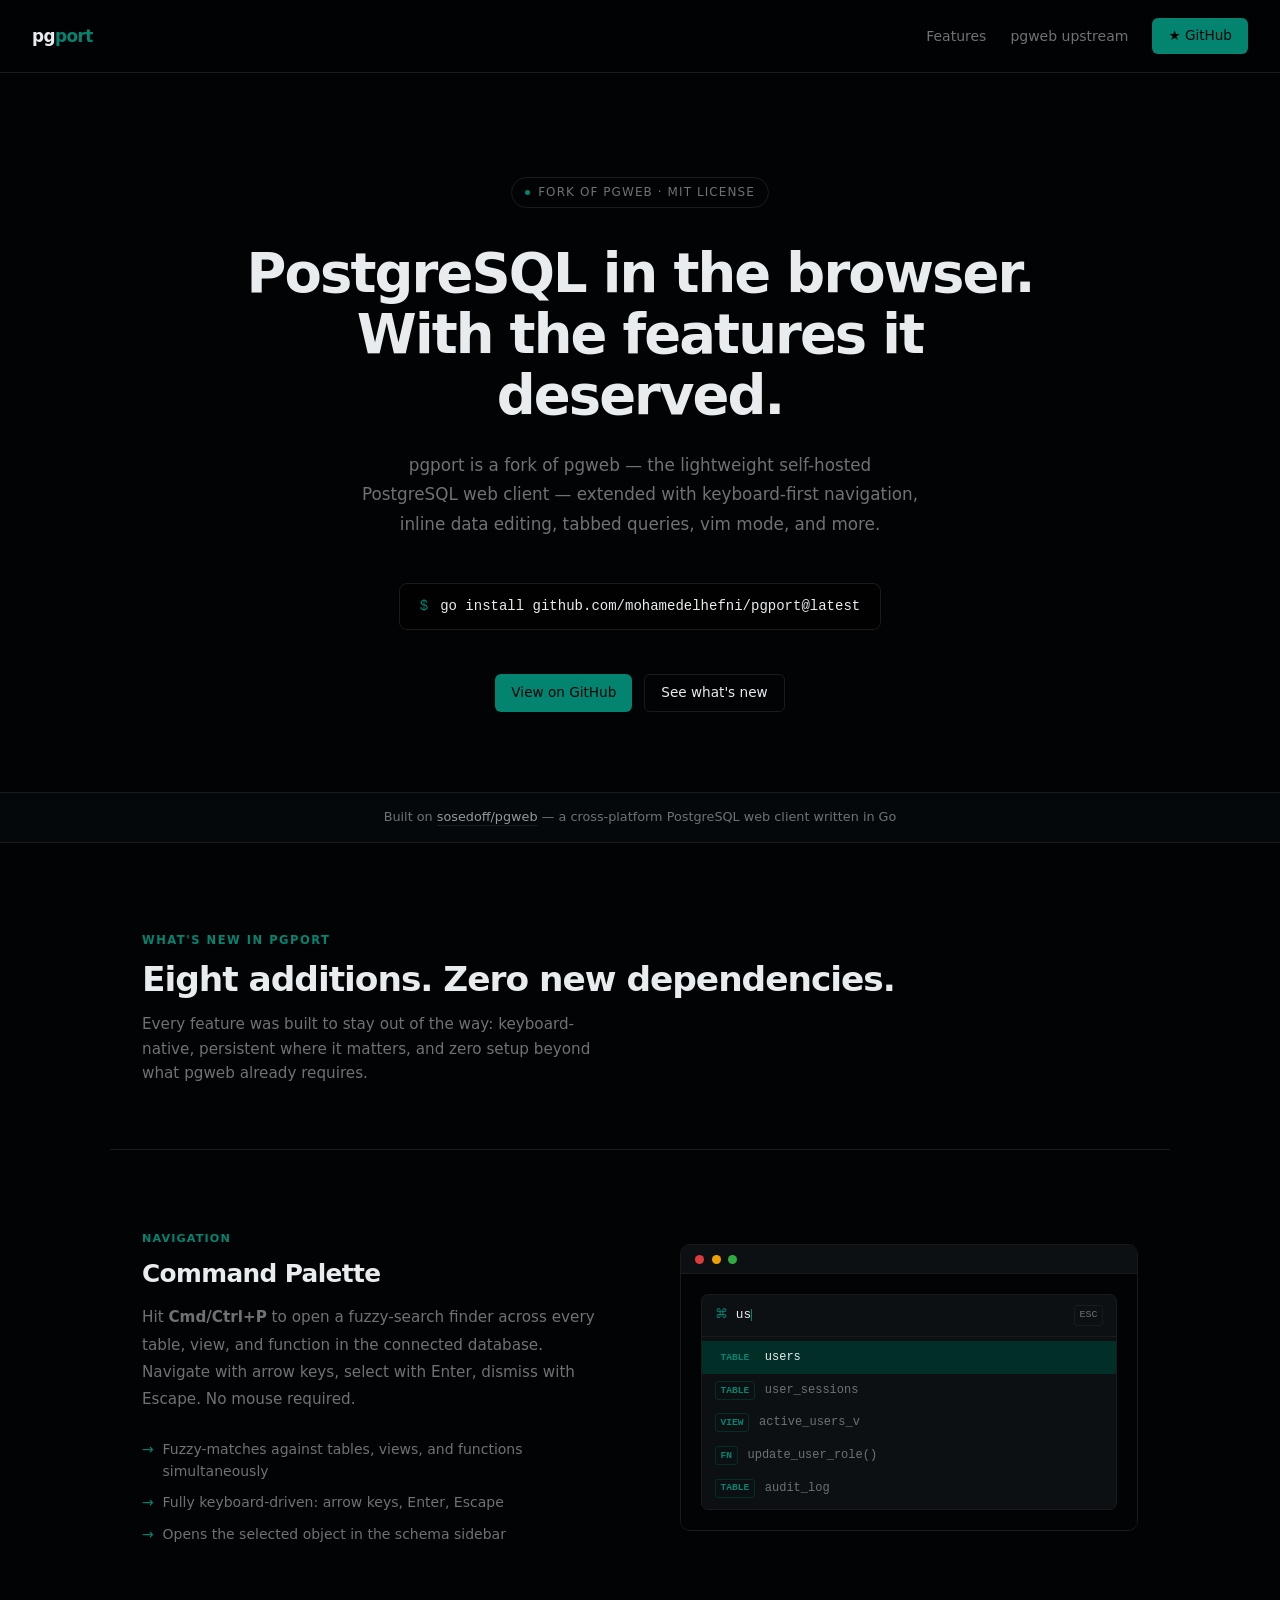
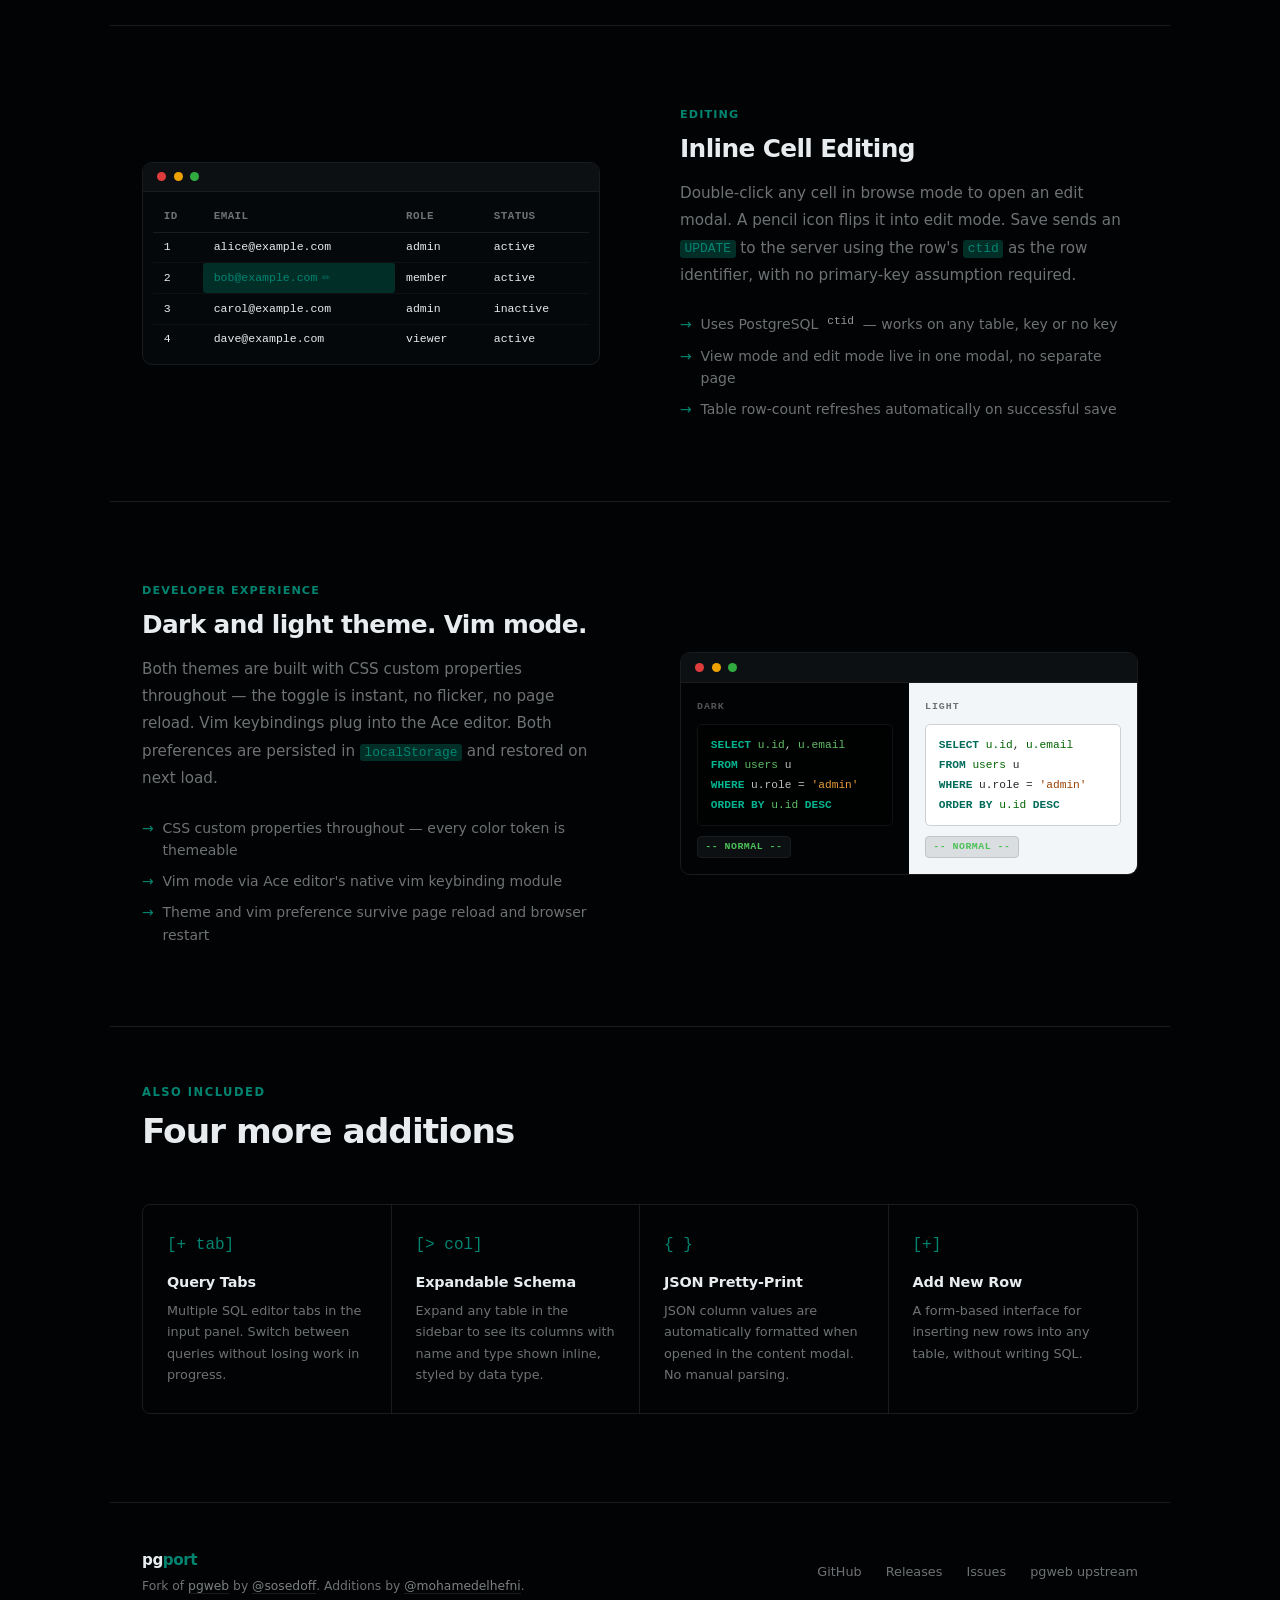
==== docs/index.html @ 9ce0de66 "chore: rename project references to pgport and add docs page" ====
<!DOCTYPE html>
<html lang="en">
<head>
  <meta charset="UTF-8">
  <meta name="viewport" content="width=device-width, initial-scale=1.0">
  <meta name="description" content="pgport — a fork of pgweb with keyboard-first navigation, inline cell editing, query tabs, vim mode, dark/light theme, and more.">
  <title>pgport — PostgreSQL web client, enhanced</title>
  <style>
    *, *::before, *::after { box-sizing: border-box; margin: 0; padding: 0; }

    :root {
      --bg:          oklch(9% 0.01 240);
      --surface:     oklch(13% 0.01 240);
      --surface-2:   oklch(17% 0.01 240);
      --border:      oklch(22% 0.005 240);
      --text:        oklch(94% 0.005 240);
      --muted:       oklch(55% 0.005 240);
      --accent:      #028471;
      --accent-dim:  #012f28;
      --code-bg:     oklch(7% 0.005 240);
      --green:       oklch(72% 0.18 145);
      --amber:       oklch(78% 0.15 75);
    }

    body {
      background: var(--bg);
      color: var(--text);
      font-family: -apple-system, BlinkMacSystemFont, "Segoe UI", system-ui, Roboto, sans-serif;
      font-size: 16px;
      line-height: 1.6;
      -webkit-font-smoothing: antialiased;
      -moz-osx-font-smoothing: grayscale;
    }

    /* ─── NAV ─────────────────────────────────────────────────── */
    nav {
      display: flex;
      align-items: center;
      justify-content: space-between;
      padding: 1.125rem 2rem;
      border-bottom: 1px solid var(--border);
      position: sticky;
      top: 0;
      background: color-mix(in oklch, var(--bg) 88%, transparent);
      backdrop-filter: blur(14px);
      -webkit-backdrop-filter: blur(14px);
      z-index: 100;
    }

    .logo {
      font-size: 1.05rem;
      font-weight: 700;
      letter-spacing: -0.03em;
      color: var(--text);
      text-decoration: none;
    }
    .logo em { color: var(--accent); font-style: normal; }

    .nav-links {
      display: flex;
      gap: 1.5rem;
      align-items: center;
    }

    .nav-link {
      color: var(--muted);
      text-decoration: none;
      font-size: 0.875rem;
      transition: color 0.12s;
    }
    .nav-link:hover { color: var(--text); }

    .btn {
      display: inline-flex;
      align-items: center;
      gap: 0.45rem;
      padding: 0.45rem 1rem;
      border-radius: 6px;
      font-size: 0.85rem;
      font-weight: 500;
      text-decoration: none;
      transition: background 0.12s, color 0.12s;
      cursor: pointer;
      border: none;
      white-space: nowrap;
    }

    .btn-primary {
      background: var(--accent);
      color: oklch(10% 0.01 240);
    }
    .btn-primary:hover { background: #02a389; }

    .btn-ghost {
      background: transparent;
      color: var(--text);
      border: 1px solid var(--border);
    }
    .btn-ghost:hover { background: var(--surface); }

    /* ─── HERO ────────────────────────────────────────────────── */
    .hero {
      max-width: 900px;
      margin: 0 auto;
      padding: 6.5rem 2rem 5rem;
      text-align: center;
    }

    .eyebrow {
      display: inline-flex;
      align-items: center;
      gap: 0.5rem;
      font-size: 0.75rem;
      color: var(--muted);
      letter-spacing: 0.09em;
      text-transform: uppercase;
      margin-bottom: 2.25rem;
      padding: 0.3rem 0.8rem;
      border: 1px solid var(--border);
      border-radius: 999px;
    }
    .eyebrow-dot {
      width: 5px;
      height: 5px;
      background: var(--accent);
      border-radius: 50%;
      flex-shrink: 0;
    }

    h1 {
      font-size: clamp(2rem, 5vw, 3.4rem);
      font-weight: 800;
      line-height: 1.12;
      letter-spacing: -0.035em;
      margin-bottom: 1.5rem;
    }

    .hero-sub {
      font-size: 1.05rem;
      color: var(--muted);
      max-width: 560px;
      margin: 0 auto 2.75rem;
      line-height: 1.75;
    }

    .install-cmd {
      display: inline-flex;
      align-items: center;
      gap: 0.75rem;
      background: var(--code-bg);
      border: 1px solid var(--border);
      border-radius: 8px;
      padding: 0.7rem 1.25rem;
      font-family: "JetBrains Mono", "Fira Code", "Cascadia Code", Consolas, monospace;
      font-size: 0.875rem;
      color: var(--text);
      margin-bottom: 2.75rem;
      cursor: default;
    }
    .install-cmd .prompt { color: var(--accent); user-select: none; }
    .install-cmd .cmd { color: var(--text); }

    .hero-actions {
      display: flex;
      gap: 0.75rem;
      justify-content: center;
      flex-wrap: wrap;
    }

    /* ─── ATTRIBUTION STRIP ───────────────────────────────────── */
    .fork-strip {
      background: var(--surface);
      border-top: 1px solid var(--border);
      border-bottom: 1px solid var(--border);
      padding: 0.9rem 2rem;
      text-align: center;
      font-size: 0.8rem;
      color: var(--muted);
    }
    .fork-strip a {
      color: oklch(68% 0.005 240);
      text-decoration: none;
      border-bottom: 1px solid var(--border);
      padding-bottom: 1px;
    }
    .fork-strip a:hover { color: var(--text); }

    /* ─── SECTION SCAFFOLD ────────────────────────────────────── */
    .section-intro {
      max-width: 1060px;
      margin: 0 auto;
      padding: 5.5rem 2rem 0;
    }

    .section-label {
      font-size: 0.72rem;
      font-weight: 700;
      letter-spacing: 0.13em;
      text-transform: uppercase;
      color: var(--accent);
      margin-bottom: 0.6rem;
    }

    .section-heading {
      font-size: clamp(1.45rem, 3vw, 2.15rem);
      font-weight: 800;
      letter-spacing: -0.03em;
      line-height: 1.2;
      margin-bottom: 0.75rem;
    }

    .section-desc {
      color: var(--muted);
      max-width: 480px;
      font-size: 0.95rem;
    }

    /* ─── FEATURE ROWS ────────────────────────────────────────── */
    .feature-row {
      display: grid;
      grid-template-columns: 1fr 1fr;
      gap: 5rem;
      align-items: center;
      max-width: 1060px;
      margin: 0 auto;
      padding: 5rem 2rem;
      border-top: 1px solid var(--border);
    }

    .feature-row + .feature-row {
      border-top: 1px solid var(--border);
    }

    .feature-row.flip { direction: rtl; }
    .feature-row.flip > * { direction: ltr; }

    .feat-tag {
      font-size: 0.7rem;
      font-weight: 700;
      letter-spacing: 0.1em;
      text-transform: uppercase;
      color: var(--accent);
      margin-bottom: 0.65rem;
    }

    .feat-title {
      font-size: 1.55rem;
      font-weight: 800;
      letter-spacing: -0.025em;
      line-height: 1.2;
      margin-bottom: 1rem;
    }

    .feat-body {
      color: var(--muted);
      line-height: 1.8;
      margin-bottom: 1.5rem;
      font-size: 0.95rem;
    }

    .feat-body code {
      font-family: "JetBrains Mono", "Fira Code", Consolas, monospace;
      font-size: 0.85em;
      color: var(--accent);
      background: var(--accent-dim);
      padding: 0.1em 0.35em;
      border-radius: 3px;
    }

    .detail-list {
      display: flex;
      flex-direction: column;
      gap: 0.55rem;
    }

    .detail-item {
      display: flex;
      align-items: flex-start;
      gap: 0.55rem;
      font-size: 0.875rem;
      color: var(--muted);
    }
    .detail-item::before {
      content: "→";
      color: var(--accent);
      flex-shrink: 0;
    }
    .detail-item code {
      font-family: "JetBrains Mono", "Fira Code", Consolas, monospace;
      font-size: 0.8em;
      color: oklch(68% 0.005 240);
    }

    /* ─── MOCKUP SHELL ────────────────────────────────────────── */
    .mockup {
      background: var(--surface);
      border: 1px solid var(--border);
      border-radius: 10px;
      overflow: hidden;
      font-family: "JetBrains Mono", "Fira Code", Consolas, monospace;
      font-size: 0.75rem;
    }

    .mockup-bar {
      display: flex;
      align-items: center;
      gap: 0.45rem;
      padding: 0.6rem 0.9rem;
      background: var(--surface-2);
      border-bottom: 1px solid var(--border);
      flex-shrink: 0;
    }

    .dot { width: 9px; height: 9px; border-radius: 50%; }
    .dot-r { background: oklch(60% 0.2 25); }
    .dot-y { background: oklch(76% 0.18 80); }
    .dot-g { background: oklch(65% 0.18 145); }

    /* ─── COMMAND PALETTE MOCKUP ──────────────────────────────── */
    .palette-wrap {
      padding: 1.25rem;
      background: var(--bg);
    }

    .palette-modal {
      background: var(--surface-2);
      border: 1px solid var(--border);
      border-radius: 7px;
      overflow: hidden;
    }

    .palette-search {
      display: flex;
      align-items: center;
      gap: 0.5rem;
      padding: 0.6rem 0.8rem;
      border-bottom: 1px solid var(--border);
      color: var(--muted);
    }

    .palette-search-text {
      flex: 1;
      color: var(--text);
      font-size: 0.8rem;
    }

    .palette-search-text .cursor {
      display: inline-block;
      width: 1px;
      height: 0.9em;
      background: var(--accent);
      vertical-align: middle;
      animation: blink 1s step-end infinite;
    }

    @keyframes blink { 0%,100%{opacity:1} 50%{opacity:0} }

    .palette-hint-key {
      font-size: 0.62rem;
      border: 1px solid var(--border);
      padding: 0.1rem 0.3rem;
      border-radius: 3px;
      color: var(--muted);
    }

    .palette-results { padding: 0.3rem 0; }

    .palette-row {
      display: flex;
      align-items: center;
      gap: 0.6rem;
      padding: 0.42rem 0.8rem;
      font-size: 0.75rem;
      color: var(--muted);
    }

    .palette-row.active {
      background: var(--accent-dim);
      color: var(--text);
    }

    .type-badge {
      font-size: 0.6rem;
      font-weight: 700;
      color: var(--accent);
      border: 1px solid var(--accent-dim);
      padding: 0.05rem 0.3rem;
      border-radius: 3px;
      flex-shrink: 0;
    }

    /* ─── TABLE MOCKUP (cell editing) ─────────────────────────── */
    .table-wrap { padding: 0.6rem; overflow-x: auto; }

    .mock-table {
      width: 100%;
      border-collapse: collapse;
      font-size: 0.72rem;
    }
    .mock-table th {
      padding: 0.4rem 0.7rem;
      text-align: left;
      color: var(--muted);
      border-bottom: 1px solid var(--border);
      font-weight: 600;
      font-size: 0.68rem;
      letter-spacing: 0.04em;
      text-transform: uppercase;
    }
    .mock-table td {
      padding: 0.35rem 0.7rem;
      border-bottom: 1px solid oklch(17% 0.005 240);
      color: var(--text);
      white-space: nowrap;
    }
    .mock-table tr:last-child td { border-bottom: none; }

    .cell-active {
      background: #012f28 !important;
      color: var(--accent) !important;
      border-radius: 3px;
    }
    .cell-pencil { font-size: 0.65rem; opacity: 0.7; margin-left: 0.3rem; }

    /* ─── THEME SPLIT MOCKUP ──────────────────────────────────── */
    .theme-split { display: grid; grid-template-columns: 1fr 1fr; }

    .theme-side { padding: 1rem; }
    .theme-side.dark  { background: oklch(9% 0.01 240); }
    .theme-side.light { background: oklch(97% 0.005 240); }

    .theme-label {
      font-size: 0.62rem;
      font-weight: 700;
      letter-spacing: 0.1em;
      text-transform: uppercase;
      margin-bottom: 0.6rem;
    }
    .dark .theme-label  { color: oklch(45% 0.005 240); }
    .light .theme-label { color: oklch(55% 0.005 240); }

    .code-block {
      border-radius: 5px;
      padding: 0.6rem 0.8rem;
      font-size: 0.7rem;
      line-height: 1.8;
    }
    .dark .code-block  { background: oklch(6% 0.005 240); border: 1px solid oklch(18% 0.005 240); }
    .light .code-block { background: oklch(100% 0 0); border: 1px solid oklch(86% 0.005 240); }

    .kw  { font-weight: 700; }
    .dark  .kw   { color: #02b490; }
    .light .kw   { color: #016b5a; }

    .field { }
    .dark  .field { color: oklch(72% 0.15 145); }
    .light .field { color: oklch(42% 0.18 145); }

    .str { }
    .dark  .str { color: oklch(75% 0.14 70); }
    .light .str { color: oklch(48% 0.18 70); }

    .dark  .code-block .plain { color: oklch(80% 0.005 240); }
    .light .code-block .plain { color: oklch(28% 0.005 240); }

    /* Vim badge */
    .vim-badge {
      display: inline-block;
      font-size: 0.62rem;
      font-weight: 700;
      letter-spacing: 0.05em;
      background: var(--surface-2);
      border: 1px solid var(--border);
      color: var(--green);
      padding: 0.15rem 0.45rem;
      border-radius: 4px;
      margin-top: 0.6rem;
    }

    /* ─── MINOR FEATURES GRID ─────────────────────────────────── */
    .minor-section {
      max-width: 1060px;
      margin: 0 auto;
      padding: 0 2rem 5.5rem;
      border-top: 1px solid var(--border);
      margin-top: 0;
    }

    .minor-intro {
      padding: 3.5rem 0 2.5rem;
    }

    .minor-grid {
      display: grid;
      grid-template-columns: repeat(4, 1fr);
      border: 1px solid var(--border);
      border-radius: 8px;
      overflow: hidden;
    }

    .minor-item {
      padding: 1.75rem 1.5rem;
      border-right: 1px solid var(--border);
    }
    .minor-item:last-child { border-right: none; }

    .minor-glyph {
      font-family: "JetBrains Mono", "Fira Code", Consolas, monospace;
      font-size: 1rem;
      color: var(--accent);
      margin-bottom: 0.75rem;
    }

    .minor-name {
      font-size: 0.9rem;
      font-weight: 700;
      letter-spacing: -0.01em;
      margin-bottom: 0.4rem;
      display: flex;
      align-items: center;
      gap: 0.4rem;
    }

    .badge-wip {
      font-size: 0.58rem;
      font-weight: 700;
      letter-spacing: 0.07em;
      text-transform: uppercase;
      background: oklch(38% 0.12 70);
      color: oklch(82% 0.12 70);
      padding: 0.1rem 0.35rem;
      border-radius: 3px;
    }

    .minor-desc {
      font-size: 0.8rem;
      color: var(--muted);
      line-height: 1.65;
    }

    /* ─── FOOTER ──────────────────────────────────────────────── */
    .footer-wrap {
      border-top: 1px solid var(--border);
      padding: 2.75rem 2rem;
      max-width: 1060px;
      margin: 0 auto;
      display: flex;
      justify-content: space-between;
      align-items: center;
      gap: 1rem;
      flex-wrap: wrap;
    }

    .footer-left .logo { font-size: 0.95rem; }

    .footer-attribution {
      font-size: 0.77rem;
      color: var(--muted);
      margin-top: 0.3rem;
    }
    .footer-attribution a {
      color: oklch(60% 0.005 240);
      text-decoration: none;
      border-bottom: 1px solid var(--border);
    }
    .footer-attribution a:hover { color: var(--text); }

    .footer-links {
      display: flex;
      gap: 1.5rem;
      align-items: center;
    }
    .footer-links a {
      font-size: 0.8rem;
      color: var(--muted);
      text-decoration: none;
      transition: color 0.12s;
    }
    .footer-links a:hover { color: var(--text); }

    /* ─── RESPONSIVE ──────────────────────────────────────────── */
    @media (max-width: 800px) {
      .feature-row {
        grid-template-columns: 1fr;
        direction: ltr !important;
        gap: 2.5rem;
      }
      .minor-grid { grid-template-columns: 1fr 1fr; }
      .minor-item { border-right: none; border-bottom: 1px solid var(--border); }
      .minor-item:nth-child(odd) { border-right: 1px solid var(--border); }
      .minor-item:last-child { border-bottom: none; }
      nav { padding: 1rem 1.25rem; }
      .hero { padding: 3.5rem 1.25rem 3rem; }
    }

    @media (max-width: 480px) {
      .nav-links .nav-link:not(:last-child) { display: none; }
      .minor-grid { grid-template-columns: 1fr; }
      .minor-item { border-right: none !important; }
      .theme-split { grid-template-columns: 1fr; }
      .footer-wrap { flex-direction: column; align-items: flex-start; }
    }
  </style>
</head>
<body>

  <!-- NAV -->
  <nav>
    <a href="#" class="logo">pg<em>port</em></a>
    <div class="nav-links">
      <a href="#features" class="nav-link">Features</a>
      <a href="https://github.com/sosedoff/pgweb" class="nav-link">pgweb upstream</a>
      <a href="https://github.com/mohamedelhefni/pgport" class="btn btn-primary">★ GitHub</a>
    </div>
  </nav>

  <!-- HERO -->
  <section class="hero">
    <div class="eyebrow">
      <span class="eyebrow-dot"></span>
      Fork of pgweb &middot; MIT License
    </div>
    <h1>PostgreSQL in the browser.<br>With the features it deserved.</h1>
    <p class="hero-sub">
      pgport is a fork of pgweb — the lightweight self-hosted PostgreSQL web client —
      extended with keyboard-first navigation, inline data editing, tabbed queries, vim mode, and more.
    </p>
    <div class="install-cmd">
      <span class="prompt">$</span>
      <span class="cmd">go install github.com/mohamedelhefni/pgport@latest</span>
    </div>
    <div class="hero-actions">
      <a href="https://github.com/mohamedelhefni/pgport" class="btn btn-primary">View on GitHub</a>
      <a href="#features" class="btn btn-ghost">See what's new</a>
    </div>
  </section>

  <!-- ATTRIBUTION STRIP -->
  <div class="fork-strip">
    Built on <a href="https://github.com/sosedoff/pgweb">sosedoff/pgweb</a>
    &mdash; a cross-platform PostgreSQL web client written in Go
  </div>

  <!-- FEATURES INTRO -->
  <div class="section-intro" id="features">
    <div class="section-label">What's new in pgport</div>
    <h2 class="section-heading">Eight additions. Zero new dependencies.</h2>
    <p class="section-desc">
      Every feature was built to stay out of the way: keyboard-native, persistent where it matters, and zero setup beyond what pgweb already requires.
    </p>
  </div>

  <!-- FEATURE 1: COMMAND PALETTE -->
  <div class="feature-row" style="margin-top: 4rem;">
    <div>
      <div class="feat-tag">Navigation</div>
      <h3 class="feat-title">Command Palette</h3>
      <p class="feat-body">
        Hit <strong>Cmd/Ctrl+P</strong> to open a fuzzy-search finder across every table, view, and function in the connected database.
        Navigate with arrow keys, select with Enter, dismiss with Escape. No mouse required.
      </p>
      <div class="detail-list">
        <div class="detail-item">Fuzzy-matches against tables, views, and functions simultaneously</div>
        <div class="detail-item">Fully keyboard-driven: arrow keys, Enter, Escape</div>
        <div class="detail-item">Opens the selected object in the schema sidebar</div>
      </div>
    </div>
    <div class="mockup">
      <div class="mockup-bar">
        <div class="dot dot-r"></div>
        <div class="dot dot-y"></div>
        <div class="dot dot-g"></div>
      </div>
      <div class="palette-wrap">
        <div class="palette-modal">
          <div class="palette-search">
            <span style="color:var(--accent); font-size:0.8rem;">&#x2318;</span>
            <span class="palette-search-text">us<span class="cursor"></span></span>
            <span class="palette-hint-key">ESC</span>
          </div>
          <div class="palette-results">
            <div class="palette-row active">
              <span class="type-badge">TABLE</span>
              users
            </div>
            <div class="palette-row">
              <span class="type-badge">TABLE</span>
              user_sessions
            </div>
            <div class="palette-row">
              <span class="type-badge">VIEW</span>
              active_users_v
            </div>
            <div class="palette-row">
              <span class="type-badge">FN</span>
              update_user_role()
            </div>
            <div class="palette-row">
              <span class="type-badge">TABLE</span>
              audit_log
            </div>
          </div>
        </div>
      </div>
    </div>
  </div>

  <!-- FEATURE 2: INLINE CELL EDITING -->
  <div class="feature-row flip">
    <div>
      <div class="feat-tag">Editing</div>
      <h3 class="feat-title">Inline Cell Editing</h3>
      <p class="feat-body">
        Double-click any cell in browse mode to open an edit modal. A pencil icon flips it into edit mode.
        Save sends an <code>UPDATE</code> to the server using the row's <code>ctid</code> as the row identifier,
        with no primary-key assumption required.
      </p>
      <div class="detail-list">
        <div class="detail-item">Uses PostgreSQL <code>ctid</code> — works on any table, key or no key</div>
        <div class="detail-item">View mode and edit mode live in one modal, no separate page</div>
        <div class="detail-item">Table row-count refreshes automatically on successful save</div>
      </div>
    </div>
    <div class="mockup">
      <div class="mockup-bar">
        <div class="dot dot-r"></div>
        <div class="dot dot-y"></div>
        <div class="dot dot-g"></div>
      </div>
      <div class="table-wrap">
        <table class="mock-table">
          <thead>
            <tr>
              <th>id</th>
              <th>email</th>
              <th>role</th>
              <th>status</th>
            </tr>
          </thead>
          <tbody>
            <tr>
              <td>1</td>
              <td>alice@example.com</td>
              <td>admin</td>
              <td>active</td>
            </tr>
            <tr>
              <td>2</td>
              <td class="cell-active">bob@example.com<span class="cell-pencil">✏</span></td>
              <td>member</td>
              <td>active</td>
            </tr>
            <tr>
              <td>3</td>
              <td>carol@example.com</td>
              <td>admin</td>
              <td>inactive</td>
            </tr>
            <tr>
              <td>4</td>
              <td>dave@example.com</td>
              <td>viewer</td>
              <td>active</td>
            </tr>
          </tbody>
        </table>
      </div>
    </div>
  </div>

  <!-- FEATURE 3: THEME + VIM -->
  <div class="feature-row">
    <div>
      <div class="feat-tag">Developer experience</div>
      <h3 class="feat-title">Dark and light theme. Vim mode.</h3>
      <p class="feat-body">
        Both themes are built with CSS custom properties throughout — the toggle is instant, no flicker, no page reload.
        Vim keybindings plug into the Ace editor. Both preferences are persisted in <code>localStorage</code>
        and restored on next load.
      </p>
      <div class="detail-list">
        <div class="detail-item">CSS custom properties throughout — every color token is themeable</div>
        <div class="detail-item">Vim mode via Ace editor's native vim keybinding module</div>
        <div class="detail-item">Theme and vim preference survive page reload and browser restart</div>
      </div>
    </div>
    <div class="mockup">
      <div class="mockup-bar">
        <div class="dot dot-r"></div>
        <div class="dot dot-y"></div>
        <div class="dot dot-g"></div>
      </div>
      <div class="theme-split">
        <div class="theme-side dark">
          <div class="theme-label">Dark</div>
          <div class="code-block">
            <div><span class="kw">SELECT</span> <span class="field">u.id</span><span class="plain">,</span> <span class="field">u.email</span></div>
            <div><span class="kw">FROM</span>   <span class="field">users</span> <span class="plain">u</span></div>
            <div><span class="kw">WHERE</span>  <span class="plain">u.role = </span><span class="str">'admin'</span></div>
            <div><span class="kw">ORDER BY</span> <span class="field">u.id</span> <span class="kw">DESC</span></div>
          </div>
          <div class="vim-badge">-- NORMAL --</div>
        </div>
        <div class="theme-side light">
          <div class="theme-label">Light</div>
          <div class="code-block">
            <div><span class="kw">SELECT</span> <span class="field">u.id</span><span class="plain">,</span> <span class="field">u.email</span></div>
            <div><span class="kw">FROM</span>   <span class="field">users</span> <span class="plain">u</span></div>
            <div><span class="kw">WHERE</span>  <span class="plain">u.role = </span><span class="str">'admin'</span></div>
            <div><span class="kw">ORDER BY</span> <span class="field">u.id</span> <span class="kw">DESC</span></div>
          </div>
          <div class="vim-badge" style="background:oklch(90% 0.005 240); border-color:oklch(82% 0.005 240);">-- NORMAL --</div>
        </div>
      </div>
    </div>
  </div>

  <!-- MINOR FEATURES -->
  <div class="minor-section">
    <div class="minor-intro">
      <div class="section-label">Also included</div>
      <h2 class="section-heading">Four more additions</h2>
    </div>
    <div class="minor-grid">
      <div class="minor-item">
        <div class="minor-glyph">[+ tab]</div>
        <div class="minor-name">Query Tabs</div>
        <div class="minor-desc">Multiple SQL editor tabs in the input panel. Switch between queries without losing work in progress.</div>
      </div>
      <div class="minor-item">
        <div class="minor-glyph">[&gt; col]</div>
        <div class="minor-name">Expandable Schema</div>
        <div class="minor-desc">Expand any table in the sidebar to see its columns with name and type shown inline, styled by data type.</div>
      </div>
      <div class="minor-item">
        <div class="minor-glyph">{ }</div>
        <div class="minor-name">JSON Pretty-Print</div>
        <div class="minor-desc">JSON column values are automatically formatted when opened in the content modal. No manual parsing.</div>
      </div>
      <div class="minor-item">
        <div class="minor-glyph">[+]</div>
        <div class="minor-name">Add New Row</div>
        <div class="minor-desc">A form-based interface for inserting new rows into any table, without writing SQL.</div>
      </div>
    </div>
  </div>

  <!-- FOOTER -->
  <footer class="footer-wrap">
    <div class="footer-left">
      <a href="#" class="logo">pg<em>port</em></a>
      <div class="footer-attribution">
        Fork of <a href="https://github.com/sosedoff/pgweb">pgweb</a> by
        <a href="https://github.com/sosedoff">@sosedoff</a>.
        Additions by <a href="https://github.com/mohamedelhefni">@mohamedelhefni</a>.
      </div>
    </div>
    <div class="footer-links">
      <a href="https://github.com/mohamedelhefni/pgport">GitHub</a>
      <a href="https://github.com/mohamedelhefni/pgport/releases">Releases</a>
      <a href="https://github.com/mohamedelhefni/pgport/issues">Issues</a>
      <a href="https://github.com/sosedoff/pgweb">pgweb upstream</a>
    </div>
  </footer>

</body>
</html>
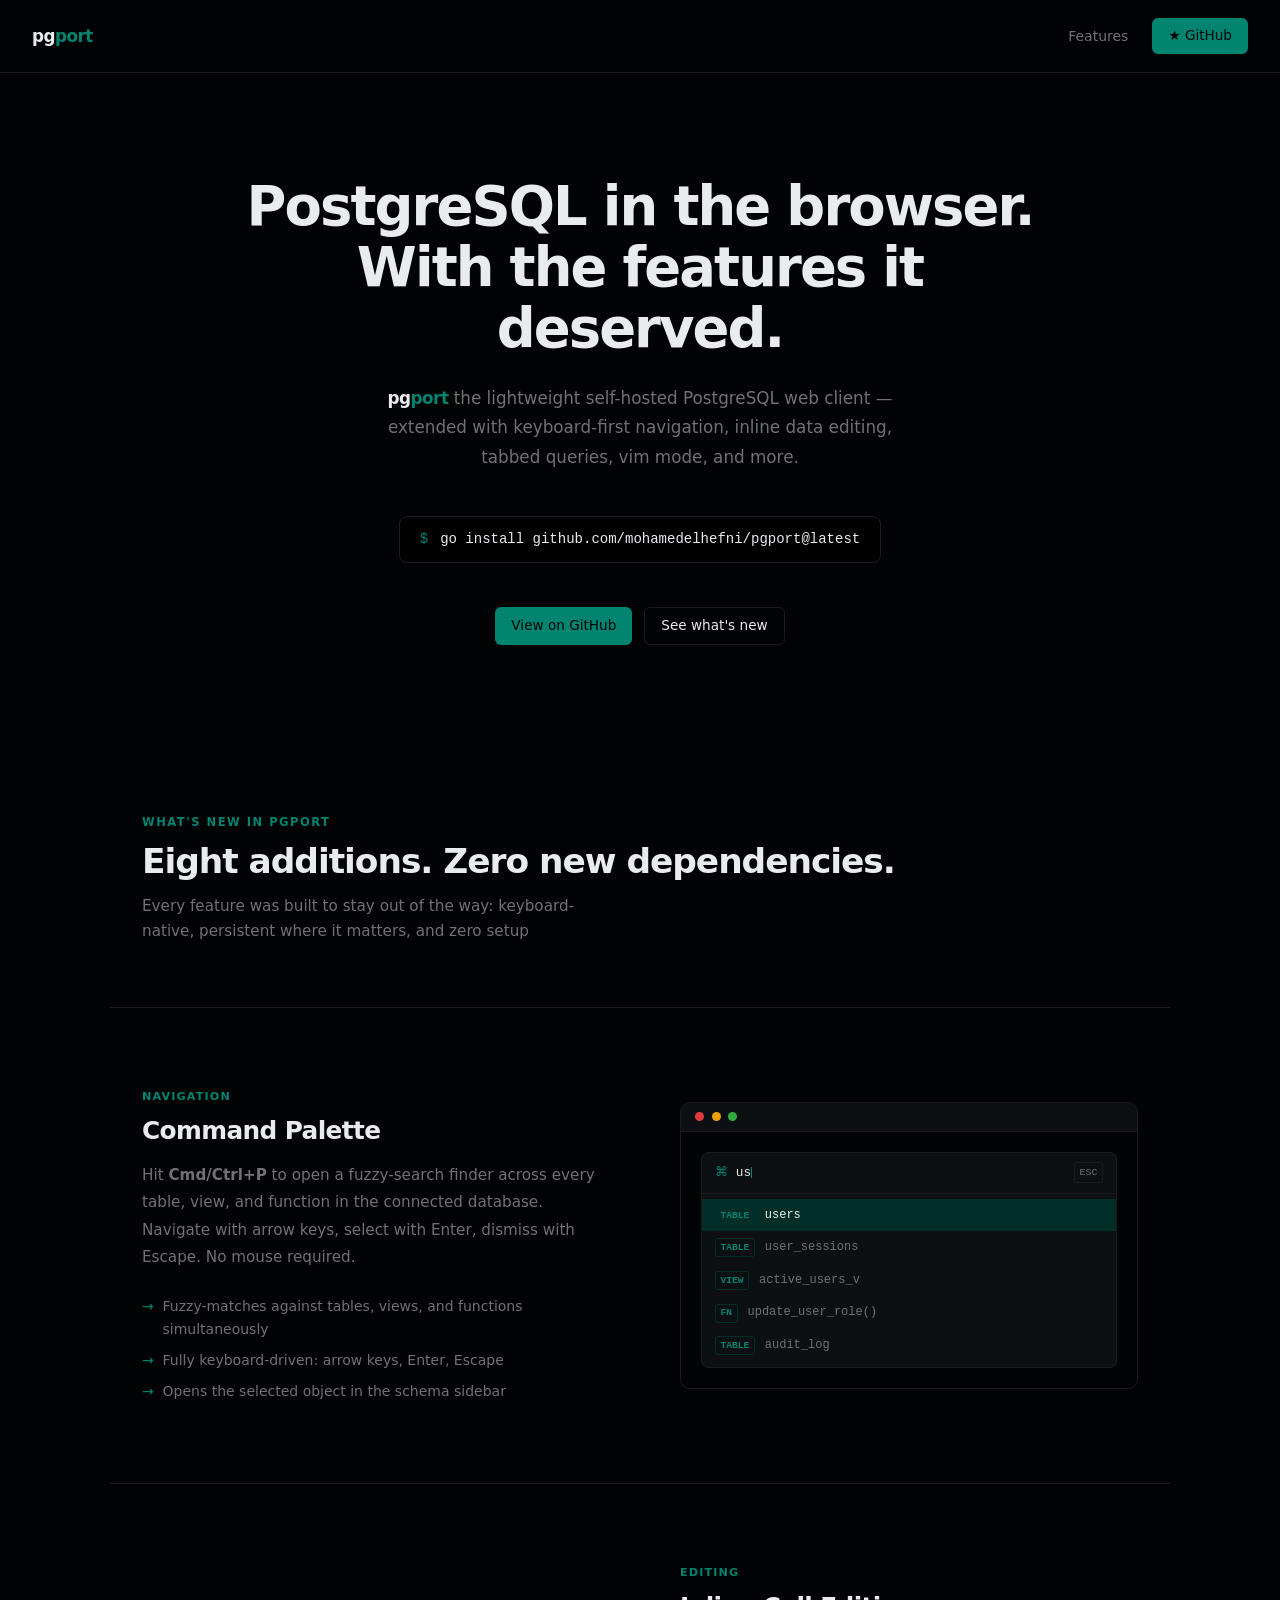
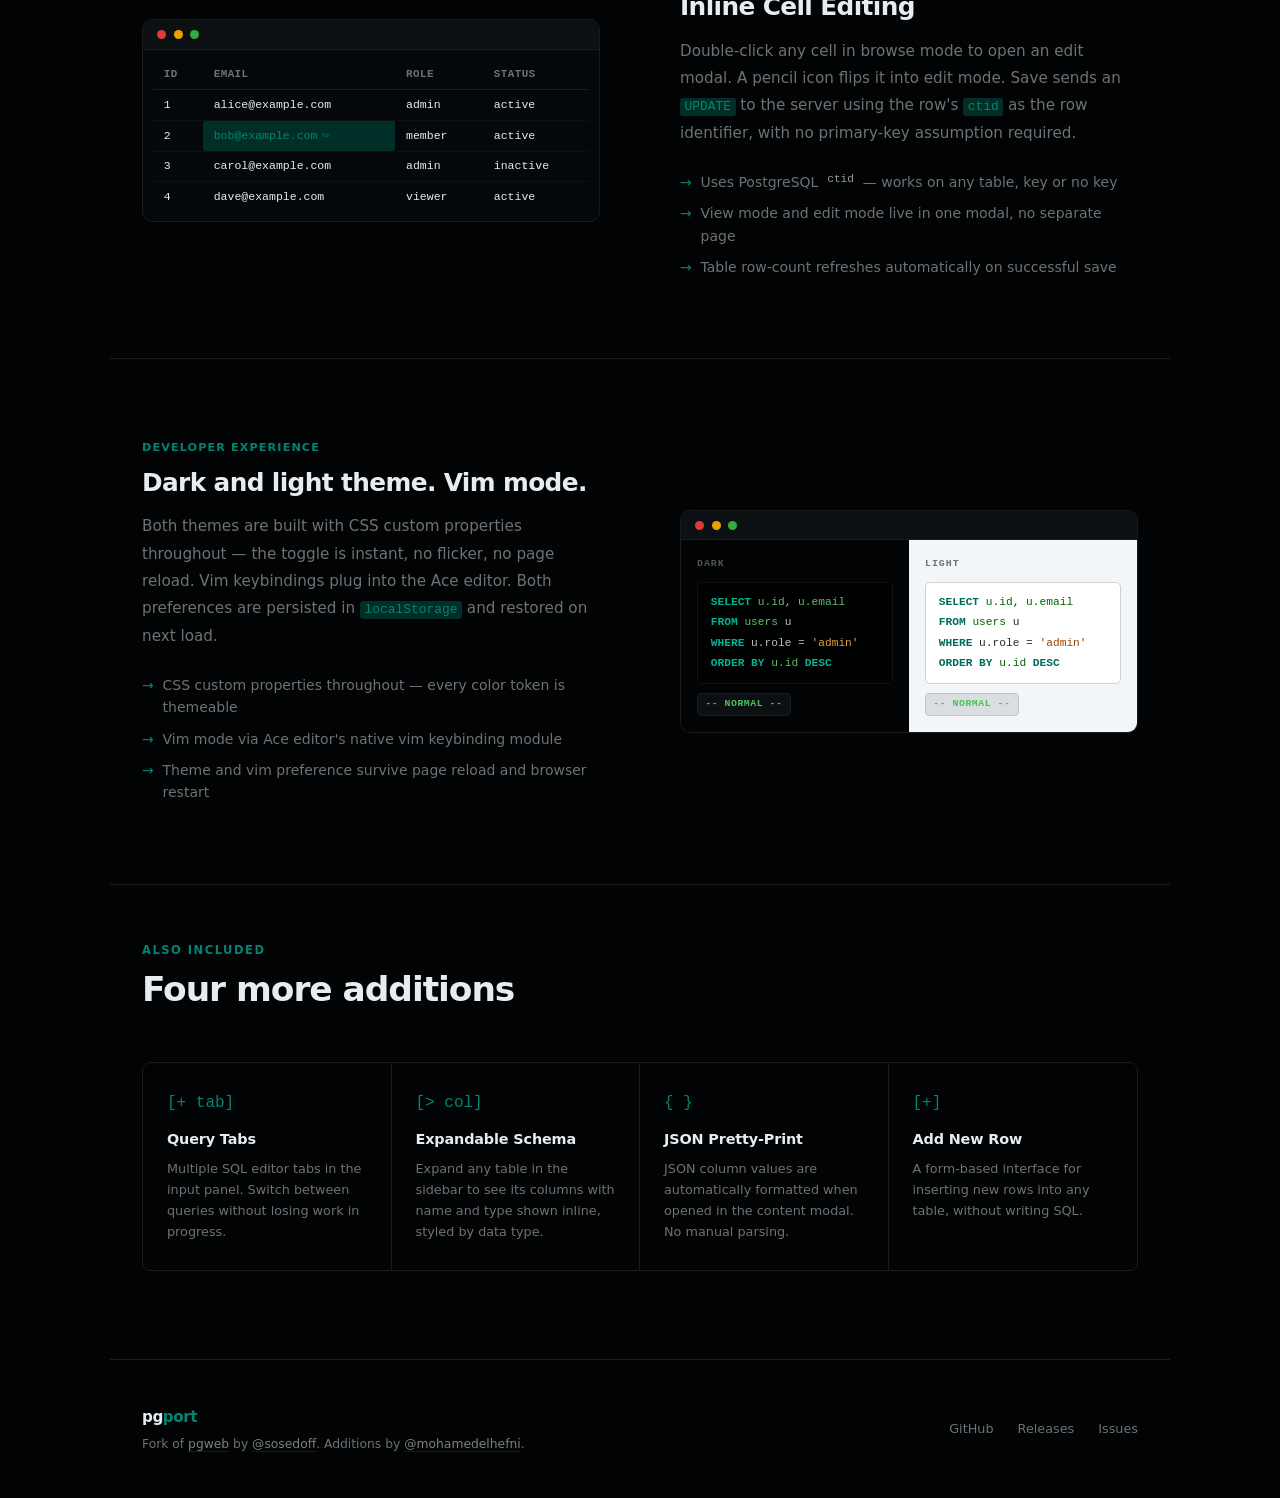
==== commit 67b9867a: "chore: format docs index file and change version to be 1.0" ====
--- a/docs/index.html
+++ b/docs/index.html
@@ -1,867 +1,1105 @@
-<!DOCTYPE html>
+<!doctype html>
 <html lang="en">
-<head>
-  <meta charset="UTF-8">
-  <meta name="viewport" content="width=device-width, initial-scale=1.0">
-  <meta name="description" content="pgport — a fork of pgweb with keyboard-first navigation, inline cell editing, query tabs, vim mode, dark/light theme, and more.">
-  <title>pgport — PostgreSQL web client, enhanced</title>
-  <style>
-    *, *::before, *::after { box-sizing: border-box; margin: 0; padding: 0; }
-
-    :root {
-      --bg:          oklch(9% 0.01 240);
-      --surface:     oklch(13% 0.01 240);
-      --surface-2:   oklch(17% 0.01 240);
-      --border:      oklch(22% 0.005 240);
-      --text:        oklch(94% 0.005 240);
-      --muted:       oklch(55% 0.005 240);
-      --accent:      #028471;
-      --accent-dim:  #012f28;
-      --code-bg:     oklch(7% 0.005 240);
-      --green:       oklch(72% 0.18 145);
-      --amber:       oklch(78% 0.15 75);
-    }
-
-    body {
-      background: var(--bg);
-      color: var(--text);
-      font-family: -apple-system, BlinkMacSystemFont, "Segoe UI", system-ui, Roboto, sans-serif;
-      font-size: 16px;
-      line-height: 1.6;
-      -webkit-font-smoothing: antialiased;
-      -moz-osx-font-smoothing: grayscale;
-    }
-
-    /* ─── NAV ─────────────────────────────────────────────────── */
-    nav {
-      display: flex;
-      align-items: center;
-      justify-content: space-between;
-      padding: 1.125rem 2rem;
-      border-bottom: 1px solid var(--border);
-      position: sticky;
-      top: 0;
-      background: color-mix(in oklch, var(--bg) 88%, transparent);
-      backdrop-filter: blur(14px);
-      -webkit-backdrop-filter: blur(14px);
-      z-index: 100;
-    }
-
-    .logo {
-      font-size: 1.05rem;
-      font-weight: 700;
-      letter-spacing: -0.03em;
-      color: var(--text);
-      text-decoration: none;
-    }
-    .logo em { color: var(--accent); font-style: normal; }
-
-    .nav-links {
-      display: flex;
-      gap: 1.5rem;
-      align-items: center;
-    }
-
-    .nav-link {
-      color: var(--muted);
-      text-decoration: none;
-      font-size: 0.875rem;
-      transition: color 0.12s;
-    }
-    .nav-link:hover { color: var(--text); }
-
-    .btn {
-      display: inline-flex;
-      align-items: center;
-      gap: 0.45rem;
-      padding: 0.45rem 1rem;
-      border-radius: 6px;
-      font-size: 0.85rem;
-      font-weight: 500;
-      text-decoration: none;
-      transition: background 0.12s, color 0.12s;
-      cursor: pointer;
-      border: none;
-      white-space: nowrap;
-    }
-
-    .btn-primary {
-      background: var(--accent);
-      color: oklch(10% 0.01 240);
-    }
-    .btn-primary:hover { background: #02a389; }
-
-    .btn-ghost {
-      background: transparent;
-      color: var(--text);
-      border: 1px solid var(--border);
-    }
-    .btn-ghost:hover { background: var(--surface); }
-
-    /* ─── HERO ────────────────────────────────────────────────── */
-    .hero {
-      max-width: 900px;
-      margin: 0 auto;
-      padding: 6.5rem 2rem 5rem;
-      text-align: center;
-    }
-
-    .eyebrow {
-      display: inline-flex;
-      align-items: center;
-      gap: 0.5rem;
-      font-size: 0.75rem;
-      color: var(--muted);
-      letter-spacing: 0.09em;
-      text-transform: uppercase;
-      margin-bottom: 2.25rem;
-      padding: 0.3rem 0.8rem;
-      border: 1px solid var(--border);
-      border-radius: 999px;
-    }
-    .eyebrow-dot {
-      width: 5px;
-      height: 5px;
-      background: var(--accent);
-      border-radius: 50%;
-      flex-shrink: 0;
-    }
-
-    h1 {
-      font-size: clamp(2rem, 5vw, 3.4rem);
-      font-weight: 800;
-      line-height: 1.12;
-      letter-spacing: -0.035em;
-      margin-bottom: 1.5rem;
-    }
-
-    .hero-sub {
-      font-size: 1.05rem;
-      color: var(--muted);
-      max-width: 560px;
-      margin: 0 auto 2.75rem;
-      line-height: 1.75;
-    }
-
-    .install-cmd {
-      display: inline-flex;
-      align-items: center;
-      gap: 0.75rem;
-      background: var(--code-bg);
-      border: 1px solid var(--border);
-      border-radius: 8px;
-      padding: 0.7rem 1.25rem;
-      font-family: "JetBrains Mono", "Fira Code", "Cascadia Code", Consolas, monospace;
-      font-size: 0.875rem;
-      color: var(--text);
-      margin-bottom: 2.75rem;
-      cursor: default;
-    }
-    .install-cmd .prompt { color: var(--accent); user-select: none; }
-    .install-cmd .cmd { color: var(--text); }
-
-    .hero-actions {
-      display: flex;
-      gap: 0.75rem;
-      justify-content: center;
-      flex-wrap: wrap;
-    }
-
-    /* ─── ATTRIBUTION STRIP ───────────────────────────────────── */
-    .fork-strip {
-      background: var(--surface);
-      border-top: 1px solid var(--border);
-      border-bottom: 1px solid var(--border);
-      padding: 0.9rem 2rem;
-      text-align: center;
-      font-size: 0.8rem;
-      color: var(--muted);
-    }
-    .fork-strip a {
-      color: oklch(68% 0.005 240);
-      text-decoration: none;
-      border-bottom: 1px solid var(--border);
-      padding-bottom: 1px;
-    }
-    .fork-strip a:hover { color: var(--text); }
-
-    /* ─── SECTION SCAFFOLD ────────────────────────────────────── */
-    .section-intro {
-      max-width: 1060px;
-      margin: 0 auto;
-      padding: 5.5rem 2rem 0;
-    }
-
-    .section-label {
-      font-size: 0.72rem;
-      font-weight: 700;
-      letter-spacing: 0.13em;
-      text-transform: uppercase;
-      color: var(--accent);
-      margin-bottom: 0.6rem;
-    }
-
-    .section-heading {
-      font-size: clamp(1.45rem, 3vw, 2.15rem);
-      font-weight: 800;
-      letter-spacing: -0.03em;
-      line-height: 1.2;
-      margin-bottom: 0.75rem;
-    }
-
-    .section-desc {
-      color: var(--muted);
-      max-width: 480px;
-      font-size: 0.95rem;
-    }
-
-    /* ─── FEATURE ROWS ────────────────────────────────────────── */
-    .feature-row {
-      display: grid;
-      grid-template-columns: 1fr 1fr;
-      gap: 5rem;
-      align-items: center;
-      max-width: 1060px;
-      margin: 0 auto;
-      padding: 5rem 2rem;
-      border-top: 1px solid var(--border);
-    }
-
-    .feature-row + .feature-row {
-      border-top: 1px solid var(--border);
-    }
-
-    .feature-row.flip { direction: rtl; }
-    .feature-row.flip > * { direction: ltr; }
-
-    .feat-tag {
-      font-size: 0.7rem;
-      font-weight: 700;
-      letter-spacing: 0.1em;
-      text-transform: uppercase;
-      color: var(--accent);
-      margin-bottom: 0.65rem;
-    }
-
-    .feat-title {
-      font-size: 1.55rem;
-      font-weight: 800;
-      letter-spacing: -0.025em;
-      line-height: 1.2;
-      margin-bottom: 1rem;
-    }
-
-    .feat-body {
-      color: var(--muted);
-      line-height: 1.8;
-      margin-bottom: 1.5rem;
-      font-size: 0.95rem;
-    }
-
-    .feat-body code {
-      font-family: "JetBrains Mono", "Fira Code", Consolas, monospace;
-      font-size: 0.85em;
-      color: var(--accent);
-      background: var(--accent-dim);
-      padding: 0.1em 0.35em;
-      border-radius: 3px;
-    }
-
-    .detail-list {
-      display: flex;
-      flex-direction: column;
-      gap: 0.55rem;
-    }
-
-    .detail-item {
-      display: flex;
-      align-items: flex-start;
-      gap: 0.55rem;
-      font-size: 0.875rem;
-      color: var(--muted);
-    }
-    .detail-item::before {
-      content: "→";
-      color: var(--accent);
-      flex-shrink: 0;
-    }
-    .detail-item code {
-      font-family: "JetBrains Mono", "Fira Code", Consolas, monospace;
-      font-size: 0.8em;
-      color: oklch(68% 0.005 240);
-    }
-
-    /* ─── MOCKUP SHELL ────────────────────────────────────────── */
-    .mockup {
-      background: var(--surface);
-      border: 1px solid var(--border);
-      border-radius: 10px;
-      overflow: hidden;
-      font-family: "JetBrains Mono", "Fira Code", Consolas, monospace;
-      font-size: 0.75rem;
-    }
-
-    .mockup-bar {
-      display: flex;
-      align-items: center;
-      gap: 0.45rem;
-      padding: 0.6rem 0.9rem;
-      background: var(--surface-2);
-      border-bottom: 1px solid var(--border);
-      flex-shrink: 0;
-    }
-
-    .dot { width: 9px; height: 9px; border-radius: 50%; }
-    .dot-r { background: oklch(60% 0.2 25); }
-    .dot-y { background: oklch(76% 0.18 80); }
-    .dot-g { background: oklch(65% 0.18 145); }
-
-    /* ─── COMMAND PALETTE MOCKUP ──────────────────────────────── */
-    .palette-wrap {
-      padding: 1.25rem;
-      background: var(--bg);
-    }
-
-    .palette-modal {
-      background: var(--surface-2);
-      border: 1px solid var(--border);
-      border-radius: 7px;
-      overflow: hidden;
-    }
-
-    .palette-search {
-      display: flex;
-      align-items: center;
-      gap: 0.5rem;
-      padding: 0.6rem 0.8rem;
-      border-bottom: 1px solid var(--border);
-      color: var(--muted);
-    }
-
-    .palette-search-text {
-      flex: 1;
-      color: var(--text);
-      font-size: 0.8rem;
-    }
-
-    .palette-search-text .cursor {
-      display: inline-block;
-      width: 1px;
-      height: 0.9em;
-      background: var(--accent);
-      vertical-align: middle;
-      animation: blink 1s step-end infinite;
-    }
-
-    @keyframes blink { 0%,100%{opacity:1} 50%{opacity:0} }
-
-    .palette-hint-key {
-      font-size: 0.62rem;
-      border: 1px solid var(--border);
-      padding: 0.1rem 0.3rem;
-      border-radius: 3px;
-      color: var(--muted);
-    }
-
-    .palette-results { padding: 0.3rem 0; }
-
-    .palette-row {
-      display: flex;
-      align-items: center;
-      gap: 0.6rem;
-      padding: 0.42rem 0.8rem;
-      font-size: 0.75rem;
-      color: var(--muted);
-    }
-
-    .palette-row.active {
-      background: var(--accent-dim);
-      color: var(--text);
-    }
-
-    .type-badge {
-      font-size: 0.6rem;
-      font-weight: 700;
-      color: var(--accent);
-      border: 1px solid var(--accent-dim);
-      padding: 0.05rem 0.3rem;
-      border-radius: 3px;
-      flex-shrink: 0;
-    }
-
-    /* ─── TABLE MOCKUP (cell editing) ─────────────────────────── */
-    .table-wrap { padding: 0.6rem; overflow-x: auto; }
-
-    .mock-table {
-      width: 100%;
-      border-collapse: collapse;
-      font-size: 0.72rem;
-    }
-    .mock-table th {
-      padding: 0.4rem 0.7rem;
-      text-align: left;
-      color: var(--muted);
-      border-bottom: 1px solid var(--border);
-      font-weight: 600;
-      font-size: 0.68rem;
-      letter-spacing: 0.04em;
-      text-transform: uppercase;
-    }
-    .mock-table td {
-      padding: 0.35rem 0.7rem;
-      border-bottom: 1px solid oklch(17% 0.005 240);
-      color: var(--text);
-      white-space: nowrap;
-    }
-    .mock-table tr:last-child td { border-bottom: none; }
-
-    .cell-active {
-      background: #012f28 !important;
-      color: var(--accent) !important;
-      border-radius: 3px;
-    }
-    .cell-pencil { font-size: 0.65rem; opacity: 0.7; margin-left: 0.3rem; }
-
-    /* ─── THEME SPLIT MOCKUP ──────────────────────────────────── */
-    .theme-split { display: grid; grid-template-columns: 1fr 1fr; }
-
-    .theme-side { padding: 1rem; }
-    .theme-side.dark  { background: oklch(9% 0.01 240); }
-    .theme-side.light { background: oklch(97% 0.005 240); }
-
-    .theme-label {
-      font-size: 0.62rem;
-      font-weight: 700;
-      letter-spacing: 0.1em;
-      text-transform: uppercase;
-      margin-bottom: 0.6rem;
-    }
-    .dark .theme-label  { color: oklch(45% 0.005 240); }
-    .light .theme-label { color: oklch(55% 0.005 240); }
-
-    .code-block {
-      border-radius: 5px;
-      padding: 0.6rem 0.8rem;
-      font-size: 0.7rem;
-      line-height: 1.8;
-    }
-    .dark .code-block  { background: oklch(6% 0.005 240); border: 1px solid oklch(18% 0.005 240); }
-    .light .code-block { background: oklch(100% 0 0); border: 1px solid oklch(86% 0.005 240); }
-
-    .kw  { font-weight: 700; }
-    .dark  .kw   { color: #02b490; }
-    .light .kw   { color: #016b5a; }
-
-    .field { }
-    .dark  .field { color: oklch(72% 0.15 145); }
-    .light .field { color: oklch(42% 0.18 145); }
-
-    .str { }
-    .dark  .str { color: oklch(75% 0.14 70); }
-    .light .str { color: oklch(48% 0.18 70); }
-
-    .dark  .code-block .plain { color: oklch(80% 0.005 240); }
-    .light .code-block .plain { color: oklch(28% 0.005 240); }
-
-    /* Vim badge */
-    .vim-badge {
-      display: inline-block;
-      font-size: 0.62rem;
-      font-weight: 700;
-      letter-spacing: 0.05em;
-      background: var(--surface-2);
-      border: 1px solid var(--border);
-      color: var(--green);
-      padding: 0.15rem 0.45rem;
-      border-radius: 4px;
-      margin-top: 0.6rem;
-    }
-
-    /* ─── MINOR FEATURES GRID ─────────────────────────────────── */
-    .minor-section {
-      max-width: 1060px;
-      margin: 0 auto;
-      padding: 0 2rem 5.5rem;
-      border-top: 1px solid var(--border);
-      margin-top: 0;
-    }
-
-    .minor-intro {
-      padding: 3.5rem 0 2.5rem;
-    }
-
-    .minor-grid {
-      display: grid;
-      grid-template-columns: repeat(4, 1fr);
-      border: 1px solid var(--border);
-      border-radius: 8px;
-      overflow: hidden;
-    }
-
-    .minor-item {
-      padding: 1.75rem 1.5rem;
-      border-right: 1px solid var(--border);
-    }
-    .minor-item:last-child { border-right: none; }
-
-    .minor-glyph {
-      font-family: "JetBrains Mono", "Fira Code", Consolas, monospace;
-      font-size: 1rem;
-      color: var(--accent);
-      margin-bottom: 0.75rem;
-    }
-
-    .minor-name {
-      font-size: 0.9rem;
-      font-weight: 700;
-      letter-spacing: -0.01em;
-      margin-bottom: 0.4rem;
-      display: flex;
-      align-items: center;
-      gap: 0.4rem;
-    }
-
-    .badge-wip {
-      font-size: 0.58rem;
-      font-weight: 700;
-      letter-spacing: 0.07em;
-      text-transform: uppercase;
-      background: oklch(38% 0.12 70);
-      color: oklch(82% 0.12 70);
-      padding: 0.1rem 0.35rem;
-      border-radius: 3px;
-    }
-
-    .minor-desc {
-      font-size: 0.8rem;
-      color: var(--muted);
-      line-height: 1.65;
-    }
-
-    /* ─── FOOTER ──────────────────────────────────────────────── */
-    .footer-wrap {
-      border-top: 1px solid var(--border);
-      padding: 2.75rem 2rem;
-      max-width: 1060px;
-      margin: 0 auto;
-      display: flex;
-      justify-content: space-between;
-      align-items: center;
-      gap: 1rem;
-      flex-wrap: wrap;
-    }
-
-    .footer-left .logo { font-size: 0.95rem; }
-
-    .footer-attribution {
-      font-size: 0.77rem;
-      color: var(--muted);
-      margin-top: 0.3rem;
-    }
-    .footer-attribution a {
-      color: oklch(60% 0.005 240);
-      text-decoration: none;
-      border-bottom: 1px solid var(--border);
-    }
-    .footer-attribution a:hover { color: var(--text); }
-
-    .footer-links {
-      display: flex;
-      gap: 1.5rem;
-      align-items: center;
-    }
-    .footer-links a {
-      font-size: 0.8rem;
-      color: var(--muted);
-      text-decoration: none;
-      transition: color 0.12s;
-    }
-    .footer-links a:hover { color: var(--text); }
-
-    /* ─── RESPONSIVE ──────────────────────────────────────────── */
-    @media (max-width: 800px) {
-      .feature-row {
-        grid-template-columns: 1fr;
-        direction: ltr !important;
-        gap: 2.5rem;
-      }
-      .minor-grid { grid-template-columns: 1fr 1fr; }
-      .minor-item { border-right: none; border-bottom: 1px solid var(--border); }
-      .minor-item:nth-child(odd) { border-right: 1px solid var(--border); }
-      .minor-item:last-child { border-bottom: none; }
-      nav { padding: 1rem 1.25rem; }
-      .hero { padding: 3.5rem 1.25rem 3rem; }
-    }
-
-    @media (max-width: 480px) {
-      .nav-links .nav-link:not(:last-child) { display: none; }
-      .minor-grid { grid-template-columns: 1fr; }
-      .minor-item { border-right: none !important; }
-      .theme-split { grid-template-columns: 1fr; }
-      .footer-wrap { flex-direction: column; align-items: flex-start; }
-    }
-  </style>
-</head>
-<body>
-
-  <!-- NAV -->
-  <nav>
-    <a href="#" class="logo">pg<em>port</em></a>
-    <div class="nav-links">
-      <a href="#features" class="nav-link">Features</a>
-      <a href="https://github.com/sosedoff/pgweb" class="nav-link">pgweb upstream</a>
-      <a href="https://github.com/mohamedelhefni/pgport" class="btn btn-primary">★ GitHub</a>
-    </div>
-  </nav>
-
-  <!-- HERO -->
-  <section class="hero">
-    <div class="eyebrow">
-      <span class="eyebrow-dot"></span>
-      Fork of pgweb &middot; MIT License
-    </div>
-    <h1>PostgreSQL in the browser.<br>With the features it deserved.</h1>
-    <p class="hero-sub">
-      pgport is a fork of pgweb — the lightweight self-hosted PostgreSQL web client —
-      extended with keyboard-first navigation, inline data editing, tabbed queries, vim mode, and more.
-    </p>
-    <div class="install-cmd">
-      <span class="prompt">$</span>
-      <span class="cmd">go install github.com/mohamedelhefni/pgport@latest</span>
-    </div>
-    <div class="hero-actions">
-      <a href="https://github.com/mohamedelhefni/pgport" class="btn btn-primary">View on GitHub</a>
-      <a href="#features" class="btn btn-ghost">See what's new</a>
-    </div>
-  </section>
-
-  <!-- ATTRIBUTION STRIP -->
-  <div class="fork-strip">
-    Built on <a href="https://github.com/sosedoff/pgweb">sosedoff/pgweb</a>
-    &mdash; a cross-platform PostgreSQL web client written in Go
-  </div>
-
-  <!-- FEATURES INTRO -->
-  <div class="section-intro" id="features">
-    <div class="section-label">What's new in pgport</div>
-    <h2 class="section-heading">Eight additions. Zero new dependencies.</h2>
-    <p class="section-desc">
-      Every feature was built to stay out of the way: keyboard-native, persistent where it matters, and zero setup beyond what pgweb already requires.
-    </p>
-  </div>
-
-  <!-- FEATURE 1: COMMAND PALETTE -->
-  <div class="feature-row" style="margin-top: 4rem;">
-    <div>
-      <div class="feat-tag">Navigation</div>
-      <h3 class="feat-title">Command Palette</h3>
-      <p class="feat-body">
-        Hit <strong>Cmd/Ctrl+P</strong> to open a fuzzy-search finder across every table, view, and function in the connected database.
-        Navigate with arrow keys, select with Enter, dismiss with Escape. No mouse required.
-      </p>
-      <div class="detail-list">
-        <div class="detail-item">Fuzzy-matches against tables, views, and functions simultaneously</div>
-        <div class="detail-item">Fully keyboard-driven: arrow keys, Enter, Escape</div>
-        <div class="detail-item">Opens the selected object in the schema sidebar</div>
-      </div>
-    </div>
-    <div class="mockup">
-      <div class="mockup-bar">
-        <div class="dot dot-r"></div>
-        <div class="dot dot-y"></div>
-        <div class="dot dot-g"></div>
-      </div>
-      <div class="palette-wrap">
-        <div class="palette-modal">
-          <div class="palette-search">
-            <span style="color:var(--accent); font-size:0.8rem;">&#x2318;</span>
-            <span class="palette-search-text">us<span class="cursor"></span></span>
-            <span class="palette-hint-key">ESC</span>
-          </div>
-          <div class="palette-results">
-            <div class="palette-row active">
-              <span class="type-badge">TABLE</span>
-              users
-            </div>
-            <div class="palette-row">
-              <span class="type-badge">TABLE</span>
-              user_sessions
-            </div>
-            <div class="palette-row">
-              <span class="type-badge">VIEW</span>
-              active_users_v
-            </div>
-            <div class="palette-row">
-              <span class="type-badge">FN</span>
-              update_user_role()
-            </div>
-            <div class="palette-row">
-              <span class="type-badge">TABLE</span>
-              audit_log
-            </div>
-          </div>
+    <head>
+        <meta charset="UTF-8" />
+        <meta name="viewport" content="width=device-width, initial-scale=1.0" />
+        <meta
+            name="description"
+            content="pgport — an alternative of pgweb with keyboard-first navigation, inline cell editing, query tabs, vim mode, dark/light theme, and more."
+        />
+        <title>pgport — PostgreSQL web client, enhanced</title>
+        <style>
+            *,
+            *::before,
+            *::after {
+                box-sizing: border-box;
+                margin: 0;
+                padding: 0;
+            }
+
+            :root {
+                --bg: oklch(9% 0.01 240);
+                --surface: oklch(13% 0.01 240);
+                --surface-2: oklch(17% 0.01 240);
+                --border: oklch(22% 0.005 240);
+                --text: oklch(94% 0.005 240);
+                --muted: oklch(55% 0.005 240);
+                --accent: #028471;
+                --accent-dim: #012f28;
+                --code-bg: oklch(7% 0.005 240);
+                --green: oklch(72% 0.18 145);
+                --amber: oklch(78% 0.15 75);
+            }
+
+            body {
+                background: var(--bg);
+                color: var(--text);
+                font-family:
+                    -apple-system, BlinkMacSystemFont, "Segoe UI", system-ui,
+                    Roboto, sans-serif;
+                font-size: 16px;
+                line-height: 1.6;
+                -webkit-font-smoothing: antialiased;
+                -moz-osx-font-smoothing: grayscale;
+            }
+
+            /* ─── NAV ─────────────────────────────────────────────────── */
+            nav {
+                display: flex;
+                align-items: center;
+                justify-content: space-between;
+                padding: 1.125rem 2rem;
+                border-bottom: 1px solid var(--border);
+                position: sticky;
+                top: 0;
+                background: color-mix(in oklch, var(--bg) 88%, transparent);
+                backdrop-filter: blur(14px);
+                -webkit-backdrop-filter: blur(14px);
+                z-index: 100;
+            }
+
+            .logo {
+                font-size: 1.05rem;
+                font-weight: 700;
+                letter-spacing: -0.03em;
+                color: var(--text);
+                text-decoration: none;
+            }
+            .logo em {
+                color: var(--accent);
+                font-style: normal;
+            }
+
+            .nav-links {
+                display: flex;
+                gap: 1.5rem;
+                align-items: center;
+            }
+
+            .nav-link {
+                color: var(--muted);
+                text-decoration: none;
+                font-size: 0.875rem;
+                transition: color 0.12s;
+            }
+            .nav-link:hover {
+                color: var(--text);
+            }
+
+            .btn {
+                display: inline-flex;
+                align-items: center;
+                gap: 0.45rem;
+                padding: 0.45rem 1rem;
+                border-radius: 6px;
+                font-size: 0.85rem;
+                font-weight: 500;
+                text-decoration: none;
+                transition:
+                    background 0.12s,
+                    color 0.12s;
+                cursor: pointer;
+                border: none;
+                white-space: nowrap;
+            }
+
+            .btn-primary {
+                background: var(--accent);
+                color: oklch(10% 0.01 240);
+            }
+            .btn-primary:hover {
+                background: #02a389;
+            }
+
+            .btn-ghost {
+                background: transparent;
+                color: var(--text);
+                border: 1px solid var(--border);
+            }
+            .btn-ghost:hover {
+                background: var(--surface);
+            }
+
+            /* ─── HERO ────────────────────────────────────────────────── */
+            .hero {
+                max-width: 900px;
+                margin: 0 auto;
+                padding: 6.5rem 2rem 5rem;
+                text-align: center;
+            }
+
+            .eyebrow {
+                display: inline-flex;
+                align-items: center;
+                gap: 0.5rem;
+                font-size: 0.75rem;
+                color: var(--muted);
+                letter-spacing: 0.09em;
+                text-transform: uppercase;
+                margin-bottom: 2.25rem;
+                padding: 0.3rem 0.8rem;
+                border: 1px solid var(--border);
+                border-radius: 999px;
+            }
+            .eyebrow-dot {
+                width: 5px;
+                height: 5px;
+                background: var(--accent);
+                border-radius: 50%;
+                flex-shrink: 0;
+            }
+
+            h1 {
+                font-size: clamp(2rem, 5vw, 3.4rem);
+                font-weight: 800;
+                line-height: 1.12;
+                letter-spacing: -0.035em;
+                margin-bottom: 1.5rem;
+            }
+
+            .hero-sub {
+                font-size: 1.05rem;
+                color: var(--muted);
+                max-width: 560px;
+                margin: 0 auto 2.75rem;
+                line-height: 1.75;
+            }
+
+            .install-cmd {
+                display: inline-flex;
+                align-items: center;
+                gap: 0.75rem;
+                background: var(--code-bg);
+                border: 1px solid var(--border);
+                border-radius: 8px;
+                padding: 0.7rem 1.25rem;
+                font-family:
+                    "JetBrains Mono", "Fira Code", "Cascadia Code", Consolas,
+                    monospace;
+                font-size: 0.875rem;
+                color: var(--text);
+                margin-bottom: 2.75rem;
+                cursor: default;
+            }
+            .install-cmd .prompt {
+                color: var(--accent);
+                user-select: none;
+            }
+            .install-cmd .cmd {
+                color: var(--text);
+            }
+
+            .hero-actions {
+                display: flex;
+                gap: 0.75rem;
+                justify-content: center;
+                flex-wrap: wrap;
+            }
+
+            /* ─── ATTRIBUTION STRIP ───────────────────────────────────── */
+            .fork-strip {
+                background: var(--surface);
+                border-top: 1px solid var(--border);
+                border-bottom: 1px solid var(--border);
+                padding: 0.9rem 2rem;
+                text-align: center;
+                font-size: 0.8rem;
+                color: var(--muted);
+            }
+            .fork-strip a {
+                color: oklch(68% 0.005 240);
+                text-decoration: none;
+                border-bottom: 1px solid var(--border);
+                padding-bottom: 1px;
+            }
+            .fork-strip a:hover {
+                color: var(--text);
+            }
+
+            /* ─── SECTION SCAFFOLD ────────────────────────────────────── */
+            .section-intro {
+                max-width: 1060px;
+                margin: 0 auto;
+                padding: 5.5rem 2rem 0;
+            }
+
+            .section-label {
+                font-size: 0.72rem;
+                font-weight: 700;
+                letter-spacing: 0.13em;
+                text-transform: uppercase;
+                color: var(--accent);
+                margin-bottom: 0.6rem;
+            }
+
+            .section-heading {
+                font-size: clamp(1.45rem, 3vw, 2.15rem);
+                font-weight: 800;
+                letter-spacing: -0.03em;
+                line-height: 1.2;
+                margin-bottom: 0.75rem;
+            }
+
+            .section-desc {
+                color: var(--muted);
+                max-width: 480px;
+                font-size: 0.95rem;
+            }
+
+            /* ─── FEATURE ROWS ────────────────────────────────────────── */
+            .feature-row {
+                display: grid;
+                grid-template-columns: 1fr 1fr;
+                gap: 5rem;
+                align-items: center;
+                max-width: 1060px;
+                margin: 0 auto;
+                padding: 5rem 2rem;
+                border-top: 1px solid var(--border);
+            }
+
+            .feature-row + .feature-row {
+                border-top: 1px solid var(--border);
+            }
+
+            .feature-row.flip {
+                direction: rtl;
+            }
+            .feature-row.flip > * {
+                direction: ltr;
+            }
+
+            .feat-tag {
+                font-size: 0.7rem;
+                font-weight: 700;
+                letter-spacing: 0.1em;
+                text-transform: uppercase;
+                color: var(--accent);
+                margin-bottom: 0.65rem;
+            }
+
+            .feat-title {
+                font-size: 1.55rem;
+                font-weight: 800;
+                letter-spacing: -0.025em;
+                line-height: 1.2;
+                margin-bottom: 1rem;
+            }
+
+            .feat-body {
+                color: var(--muted);
+                line-height: 1.8;
+                margin-bottom: 1.5rem;
+                font-size: 0.95rem;
+            }
+
+            .feat-body code {
+                font-family: "JetBrains Mono", "Fira Code", Consolas, monospace;
+                font-size: 0.85em;
+                color: var(--accent);
+                background: var(--accent-dim);
+                padding: 0.1em 0.35em;
+                border-radius: 3px;
+            }
+
+            .detail-list {
+                display: flex;
+                flex-direction: column;
+                gap: 0.55rem;
+            }
+
+            .detail-item {
+                display: flex;
+                align-items: flex-start;
+                gap: 0.55rem;
+                font-size: 0.875rem;
+                color: var(--muted);
+            }
+            .detail-item::before {
+                content: "→";
+                color: var(--accent);
+                flex-shrink: 0;
+            }
+            .detail-item code {
+                font-family: "JetBrains Mono", "Fira Code", Consolas, monospace;
+                font-size: 0.8em;
+                color: oklch(68% 0.005 240);
+            }
+
+            /* ─── MOCKUP SHELL ────────────────────────────────────────── */
+            .mockup {
+                background: var(--surface);
+                border: 1px solid var(--border);
+                border-radius: 10px;
+                overflow: hidden;
+                font-family: "JetBrains Mono", "Fira Code", Consolas, monospace;
+                font-size: 0.75rem;
+            }
+
+            .mockup-bar {
+                display: flex;
+                align-items: center;
+                gap: 0.45rem;
+                padding: 0.6rem 0.9rem;
+                background: var(--surface-2);
+                border-bottom: 1px solid var(--border);
+                flex-shrink: 0;
+            }
+
+            .dot {
+                width: 9px;
+                height: 9px;
+                border-radius: 50%;
+            }
+            .dot-r {
+                background: oklch(60% 0.2 25);
+            }
+            .dot-y {
+                background: oklch(76% 0.18 80);
+            }
+            .dot-g {
+                background: oklch(65% 0.18 145);
+            }
+
+            /* ─── COMMAND PALETTE MOCKUP ──────────────────────────────── */
+            .palette-wrap {
+                padding: 1.25rem;
+                background: var(--bg);
+            }
+
+            .palette-modal {
+                background: var(--surface-2);
+                border: 1px solid var(--border);
+                border-radius: 7px;
+                overflow: hidden;
+            }
+
+            .palette-search {
+                display: flex;
+                align-items: center;
+                gap: 0.5rem;
+                padding: 0.6rem 0.8rem;
+                border-bottom: 1px solid var(--border);
+                color: var(--muted);
+            }
+
+            .palette-search-text {
+                flex: 1;
+                color: var(--text);
+                font-size: 0.8rem;
+            }
+
+            .palette-search-text .cursor {
+                display: inline-block;
+                width: 1px;
+                height: 0.9em;
+                background: var(--accent);
+                vertical-align: middle;
+                animation: blink 1s step-end infinite;
+            }
+
+            @keyframes blink {
+                0%,
+                100% {
+                    opacity: 1;
+                }
+                50% {
+                    opacity: 0;
+                }
+            }
+
+            .palette-hint-key {
+                font-size: 0.62rem;
+                border: 1px solid var(--border);
+                padding: 0.1rem 0.3rem;
+                border-radius: 3px;
+                color: var(--muted);
+            }
+
+            .palette-results {
+                padding: 0.3rem 0;
+            }
+
+            .palette-row {
+                display: flex;
+                align-items: center;
+                gap: 0.6rem;
+                padding: 0.42rem 0.8rem;
+                font-size: 0.75rem;
+                color: var(--muted);
+            }
+
+            .palette-row.active {
+                background: var(--accent-dim);
+                color: var(--text);
+            }
+
+            .type-badge {
+                font-size: 0.6rem;
+                font-weight: 700;
+                color: var(--accent);
+                border: 1px solid var(--accent-dim);
+                padding: 0.05rem 0.3rem;
+                border-radius: 3px;
+                flex-shrink: 0;
+            }
+
+            /* ─── TABLE MOCKUP (cell editing) ─────────────────────────── */
+            .table-wrap {
+                padding: 0.6rem;
+                overflow-x: auto;
+            }
+
+            .mock-table {
+                width: 100%;
+                border-collapse: collapse;
+                font-size: 0.72rem;
+            }
+            .mock-table th {
+                padding: 0.4rem 0.7rem;
+                text-align: left;
+                color: var(--muted);
+                border-bottom: 1px solid var(--border);
+                font-weight: 600;
+                font-size: 0.68rem;
+                letter-spacing: 0.04em;
+                text-transform: uppercase;
+            }
+            .mock-table td {
+                padding: 0.35rem 0.7rem;
+                border-bottom: 1px solid oklch(17% 0.005 240);
+                color: var(--text);
+                white-space: nowrap;
+            }
+            .mock-table tr:last-child td {
+                border-bottom: none;
+            }
+
+            .cell-active {
+                background: #012f28 !important;
+                color: var(--accent) !important;
+                border-radius: 3px;
+            }
+            .cell-pencil {
+                font-size: 0.65rem;
+                opacity: 0.7;
+                margin-left: 0.3rem;
+            }
+
+            /* ─── THEME SPLIT MOCKUP ──────────────────────────────────── */
+            .theme-split {
+                display: grid;
+                grid-template-columns: 1fr 1fr;
+            }
+
+            .theme-side {
+                padding: 1rem;
+            }
+            .theme-side.dark {
+                background: oklch(9% 0.01 240);
+            }
+            .theme-side.light {
+                background: oklch(97% 0.005 240);
+            }
+
+            .theme-label {
+                font-size: 0.62rem;
+                font-weight: 700;
+                letter-spacing: 0.1em;
+                text-transform: uppercase;
+                margin-bottom: 0.6rem;
+            }
+            .dark .theme-label {
+                color: oklch(45% 0.005 240);
+            }
+            .light .theme-label {
+                color: oklch(55% 0.005 240);
+            }
+
+            .code-block {
+                border-radius: 5px;
+                padding: 0.6rem 0.8rem;
+                font-size: 0.7rem;
+                line-height: 1.8;
+            }
+            .dark .code-block {
+                background: oklch(6% 0.005 240);
+                border: 1px solid oklch(18% 0.005 240);
+            }
+            .light .code-block {
+                background: oklch(100% 0 0);
+                border: 1px solid oklch(86% 0.005 240);
+            }
+
+            .kw {
+                font-weight: 700;
+            }
+            .dark .kw {
+                color: #02b490;
+            }
+            .light .kw {
+                color: #016b5a;
+            }
+
+            .field {
+            }
+            .dark .field {
+                color: oklch(72% 0.15 145);
+            }
+            .light .field {
+                color: oklch(42% 0.18 145);
+            }
+
+            .str {
+            }
+            .dark .str {
+                color: oklch(75% 0.14 70);
+            }
+            .light .str {
+                color: oklch(48% 0.18 70);
+            }
+
+            .dark .code-block .plain {
+                color: oklch(80% 0.005 240);
+            }
+            .light .code-block .plain {
+                color: oklch(28% 0.005 240);
+            }
+
+            /* Vim badge */
+            .vim-badge {
+                display: inline-block;
+                font-size: 0.62rem;
+                font-weight: 700;
+                letter-spacing: 0.05em;
+                background: var(--surface-2);
+                border: 1px solid var(--border);
+                color: var(--green);
+                padding: 0.15rem 0.45rem;
+                border-radius: 4px;
+                margin-top: 0.6rem;
+            }
+
+            /* ─── MINOR FEATURES GRID ─────────────────────────────────── */
+            .minor-section {
+                max-width: 1060px;
+                margin: 0 auto;
+                padding: 0 2rem 5.5rem;
+                border-top: 1px solid var(--border);
+                margin-top: 0;
+            }
+
+            .minor-intro {
+                padding: 3.5rem 0 2.5rem;
+            }
+
+            .minor-grid {
+                display: grid;
+                grid-template-columns: repeat(4, 1fr);
+                border: 1px solid var(--border);
+                border-radius: 8px;
+                overflow: hidden;
+            }
+
+            .minor-item {
+                padding: 1.75rem 1.5rem;
+                border-right: 1px solid var(--border);
+            }
+            .minor-item:last-child {
+                border-right: none;
+            }
+
+            .minor-glyph {
+                font-family: "JetBrains Mono", "Fira Code", Consolas, monospace;
+                font-size: 1rem;
+                color: var(--accent);
+                margin-bottom: 0.75rem;
+            }
+
+            .minor-name {
+                font-size: 0.9rem;
+                font-weight: 700;
+                letter-spacing: -0.01em;
+                margin-bottom: 0.4rem;
+                display: flex;
+                align-items: center;
+                gap: 0.4rem;
+            }
+
+            .badge-wip {
+                font-size: 0.58rem;
+                font-weight: 700;
+                letter-spacing: 0.07em;
+                text-transform: uppercase;
+                background: oklch(38% 0.12 70);
+                color: oklch(82% 0.12 70);
+                padding: 0.1rem 0.35rem;
+                border-radius: 3px;
+            }
+
+            .minor-desc {
+                font-size: 0.8rem;
+                color: var(--muted);
+                line-height: 1.65;
+            }
+
+            /* ─── FOOTER ──────────────────────────────────────────────── */
+            .footer-wrap {
+                border-top: 1px solid var(--border);
+                padding: 2.75rem 2rem;
+                max-width: 1060px;
+                margin: 0 auto;
+                display: flex;
+                justify-content: space-between;
+                align-items: center;
+                gap: 1rem;
+                flex-wrap: wrap;
+            }
+
+            .footer-left .logo {
+                font-size: 0.95rem;
+            }
+
+            .footer-attribution {
+                font-size: 0.77rem;
+                color: var(--muted);
+                margin-top: 0.3rem;
+            }
+            .footer-attribution a {
+                color: oklch(60% 0.005 240);
+                text-decoration: none;
+                border-bottom: 1px solid var(--border);
+            }
+            .footer-attribution a:hover {
+                color: var(--text);
+            }
+
+            .footer-links {
+                display: flex;
+                gap: 1.5rem;
+                align-items: center;
+            }
+            .footer-links a {
+                font-size: 0.8rem;
+                color: var(--muted);
+                text-decoration: none;
+                transition: color 0.12s;
+            }
+            .footer-links a:hover {
+                color: var(--text);
+            }
+
+            /* ─── RESPONSIVE ──────────────────────────────────────────── */
+            @media (max-width: 800px) {
+                .feature-row {
+                    grid-template-columns: 1fr;
+                    direction: ltr !important;
+                    gap: 2.5rem;
+                }
+                .minor-grid {
+                    grid-template-columns: 1fr 1fr;
+                }
+                .minor-item {
+                    border-right: none;
+                    border-bottom: 1px solid var(--border);
+                }
+                .minor-item:nth-child(odd) {
+                    border-right: 1px solid var(--border);
+                }
+                .minor-item:last-child {
+                    border-bottom: none;
+                }
+                nav {
+                    padding: 1rem 1.25rem;
+                }
+                .hero {
+                    padding: 3.5rem 1.25rem 3rem;
+                }
+            }
+
+            @media (max-width: 480px) {
+                .nav-links .nav-link:not(:last-child) {
+                    display: none;
+                }
+                .minor-grid {
+                    grid-template-columns: 1fr;
+                }
+                .minor-item {
+                    border-right: none !important;
+                }
+                .theme-split {
+                    grid-template-columns: 1fr;
+                }
+                .footer-wrap {
+                    flex-direction: column;
+                    align-items: flex-start;
+                }
+            }
+        </style>
+    </head>
+    <body>
+        <!-- NAV -->
+        <nav>
+            <a href="#" class="logo">pg<em>port</em></a>
+            <div class="nav-links">
+                <a href="#features" class="nav-link">Features</a>
+                <a
+                    href="https://github.com/mohamedelhefni/pgport"
+                    class="btn btn-primary"
+                    >★ GitHub</a
+                >
+            </div>
+        </nav>
+
+        <!-- HERO -->
+        <section class="hero">
+            <h1>
+                PostgreSQL in the browser.<br />With the features it deserved.
+            </h1>
+            <p class="hero-sub">
+                <a href="#" class="logo">pg<em>port</em></a> the lightweight
+                self-hosted PostgreSQL web client — extended with keyboard-first
+                navigation, inline data editing, tabbed queries, vim mode, and
+                more.
+            </p>
+            <div class="install-cmd">
+                <span class="prompt">$</span>
+                <span class="cmd"
+                    >go install github.com/mohamedelhefni/pgport@latest</span
+                >
+            </div>
+            <div class="hero-actions">
+                <a
+                    href="https://github.com/mohamedelhefni/pgport"
+                    class="btn btn-primary"
+                    >View on GitHub</a
+                >
+                <a href="#features" class="btn btn-ghost">See what's new</a>
+            </div>
+        </section>
+
+        <!-- FEATURES INTRO -->
+        <div class="section-intro" id="features">
+            <div class="section-label">What's new in pgport</div>
+            <h2 class="section-heading">
+                Eight additions. Zero new dependencies.
+            </h2>
+            <p class="section-desc">
+                Every feature was built to stay out of the way: keyboard-native,
+                persistent where it matters, and zero setup
+            </p>
         </div>
-      </div>
-    </div>
-  </div>
-
-  <!-- FEATURE 2: INLINE CELL EDITING -->
-  <div class="feature-row flip">
-    <div>
-      <div class="feat-tag">Editing</div>
-      <h3 class="feat-title">Inline Cell Editing</h3>
-      <p class="feat-body">
-        Double-click any cell in browse mode to open an edit modal. A pencil icon flips it into edit mode.
-        Save sends an <code>UPDATE</code> to the server using the row's <code>ctid</code> as the row identifier,
-        with no primary-key assumption required.
-      </p>
-      <div class="detail-list">
-        <div class="detail-item">Uses PostgreSQL <code>ctid</code> — works on any table, key or no key</div>
-        <div class="detail-item">View mode and edit mode live in one modal, no separate page</div>
-        <div class="detail-item">Table row-count refreshes automatically on successful save</div>
-      </div>
-    </div>
-    <div class="mockup">
-      <div class="mockup-bar">
-        <div class="dot dot-r"></div>
-        <div class="dot dot-y"></div>
-        <div class="dot dot-g"></div>
-      </div>
-      <div class="table-wrap">
-        <table class="mock-table">
-          <thead>
-            <tr>
-              <th>id</th>
-              <th>email</th>
-              <th>role</th>
-              <th>status</th>
-            </tr>
-          </thead>
-          <tbody>
-            <tr>
-              <td>1</td>
-              <td>alice@example.com</td>
-              <td>admin</td>
-              <td>active</td>
-            </tr>
-            <tr>
-              <td>2</td>
-              <td class="cell-active">bob@example.com<span class="cell-pencil">✏</span></td>
-              <td>member</td>
-              <td>active</td>
-            </tr>
-            <tr>
-              <td>3</td>
-              <td>carol@example.com</td>
-              <td>admin</td>
-              <td>inactive</td>
-            </tr>
-            <tr>
-              <td>4</td>
-              <td>dave@example.com</td>
-              <td>viewer</td>
-              <td>active</td>
-            </tr>
-          </tbody>
-        </table>
-      </div>
-    </div>
-  </div>
-
-  <!-- FEATURE 3: THEME + VIM -->
-  <div class="feature-row">
-    <div>
-      <div class="feat-tag">Developer experience</div>
-      <h3 class="feat-title">Dark and light theme. Vim mode.</h3>
-      <p class="feat-body">
-        Both themes are built with CSS custom properties throughout — the toggle is instant, no flicker, no page reload.
-        Vim keybindings plug into the Ace editor. Both preferences are persisted in <code>localStorage</code>
-        and restored on next load.
-      </p>
-      <div class="detail-list">
-        <div class="detail-item">CSS custom properties throughout — every color token is themeable</div>
-        <div class="detail-item">Vim mode via Ace editor's native vim keybinding module</div>
-        <div class="detail-item">Theme and vim preference survive page reload and browser restart</div>
-      </div>
-    </div>
-    <div class="mockup">
-      <div class="mockup-bar">
-        <div class="dot dot-r"></div>
-        <div class="dot dot-y"></div>
-        <div class="dot dot-g"></div>
-      </div>
-      <div class="theme-split">
-        <div class="theme-side dark">
-          <div class="theme-label">Dark</div>
-          <div class="code-block">
-            <div><span class="kw">SELECT</span> <span class="field">u.id</span><span class="plain">,</span> <span class="field">u.email</span></div>
-            <div><span class="kw">FROM</span>   <span class="field">users</span> <span class="plain">u</span></div>
-            <div><span class="kw">WHERE</span>  <span class="plain">u.role = </span><span class="str">'admin'</span></div>
-            <div><span class="kw">ORDER BY</span> <span class="field">u.id</span> <span class="kw">DESC</span></div>
-          </div>
-          <div class="vim-badge">-- NORMAL --</div>
+
+        <!-- FEATURE 1: COMMAND PALETTE -->
+        <div class="feature-row" style="margin-top: 4rem">
+            <div>
+                <div class="feat-tag">Navigation</div>
+                <h3 class="feat-title">Command Palette</h3>
+                <p class="feat-body">
+                    Hit <strong>Cmd/Ctrl+P</strong> to open a fuzzy-search
+                    finder across every table, view, and function in the
+                    connected database. Navigate with arrow keys, select with
+                    Enter, dismiss with Escape. No mouse required.
+                </p>
+                <div class="detail-list">
+                    <div class="detail-item">
+                        Fuzzy-matches against tables, views, and functions
+                        simultaneously
+                    </div>
+                    <div class="detail-item">
+                        Fully keyboard-driven: arrow keys, Enter, Escape
+                    </div>
+                    <div class="detail-item">
+                        Opens the selected object in the schema sidebar
+                    </div>
+                </div>
+            </div>
+            <div class="mockup">
+                <div class="mockup-bar">
+                    <div class="dot dot-r"></div>
+                    <div class="dot dot-y"></div>
+                    <div class="dot dot-g"></div>
+                </div>
+                <div class="palette-wrap">
+                    <div class="palette-modal">
+                        <div class="palette-search">
+                            <span
+                                style="color: var(--accent); font-size: 0.8rem"
+                                >&#x2318;</span
+                            >
+                            <span class="palette-search-text"
+                                >us<span class="cursor"></span
+                            ></span>
+                            <span class="palette-hint-key">ESC</span>
+                        </div>
+                        <div class="palette-results">
+                            <div class="palette-row active">
+                                <span class="type-badge">TABLE</span>
+                                users
+                            </div>
+                            <div class="palette-row">
+                                <span class="type-badge">TABLE</span>
+                                user_sessions
+                            </div>
+                            <div class="palette-row">
+                                <span class="type-badge">VIEW</span>
+                                active_users_v
+                            </div>
+                            <div class="palette-row">
+                                <span class="type-badge">FN</span>
+                                update_user_role()
+                            </div>
+                            <div class="palette-row">
+                                <span class="type-badge">TABLE</span>
+                                audit_log
+                            </div>
+                        </div>
+                    </div>
+                </div>
+            </div>
         </div>
-        <div class="theme-side light">
-          <div class="theme-label">Light</div>
-          <div class="code-block">
-            <div><span class="kw">SELECT</span> <span class="field">u.id</span><span class="plain">,</span> <span class="field">u.email</span></div>
-            <div><span class="kw">FROM</span>   <span class="field">users</span> <span class="plain">u</span></div>
-            <div><span class="kw">WHERE</span>  <span class="plain">u.role = </span><span class="str">'admin'</span></div>
-            <div><span class="kw">ORDER BY</span> <span class="field">u.id</span> <span class="kw">DESC</span></div>
-          </div>
-          <div class="vim-badge" style="background:oklch(90% 0.005 240); border-color:oklch(82% 0.005 240);">-- NORMAL --</div>
+
+        <!-- FEATURE 2: INLINE CELL EDITING -->
+        <div class="feature-row flip">
+            <div>
+                <div class="feat-tag">Editing</div>
+                <h3 class="feat-title">Inline Cell Editing</h3>
+                <p class="feat-body">
+                    Double-click any cell in browse mode to open an edit modal.
+                    A pencil icon flips it into edit mode. Save sends an
+                    <code>UPDATE</code> to the server using the row's
+                    <code>ctid</code> as the row identifier, with no primary-key
+                    assumption required.
+                </p>
+                <div class="detail-list">
+                    <div class="detail-item">
+                        Uses PostgreSQL <code>ctid</code> — works on any table,
+                        key or no key
+                    </div>
+                    <div class="detail-item">
+                        View mode and edit mode live in one modal, no separate
+                        page
+                    </div>
+                    <div class="detail-item">
+                        Table row-count refreshes automatically on successful
+                        save
+                    </div>
+                </div>
+            </div>
+            <div class="mockup">
+                <div class="mockup-bar">
+                    <div class="dot dot-r"></div>
+                    <div class="dot dot-y"></div>
+                    <div class="dot dot-g"></div>
+                </div>
+                <div class="table-wrap">
+                    <table class="mock-table">
+                        <thead>
+                            <tr>
+                                <th>id</th>
+                                <th>email</th>
+                                <th>role</th>
+                                <th>status</th>
+                            </tr>
+                        </thead>
+                        <tbody>
+                            <tr>
+                                <td>1</td>
+                                <td>alice@example.com</td>
+                                <td>admin</td>
+                                <td>active</td>
+                            </tr>
+                            <tr>
+                                <td>2</td>
+                                <td class="cell-active">
+                                    bob@example.com<span class="cell-pencil"
+                                        >✏</span
+                                    >
+                                </td>
+                                <td>member</td>
+                                <td>active</td>
+                            </tr>
+                            <tr>
+                                <td>3</td>
+                                <td>carol@example.com</td>
+                                <td>admin</td>
+                                <td>inactive</td>
+                            </tr>
+                            <tr>
+                                <td>4</td>
+                                <td>dave@example.com</td>
+                                <td>viewer</td>
+                                <td>active</td>
+                            </tr>
+                        </tbody>
+                    </table>
+                </div>
+            </div>
         </div>
-      </div>
-    </div>
-  </div>
-
-  <!-- MINOR FEATURES -->
-  <div class="minor-section">
-    <div class="minor-intro">
-      <div class="section-label">Also included</div>
-      <h2 class="section-heading">Four more additions</h2>
-    </div>
-    <div class="minor-grid">
-      <div class="minor-item">
-        <div class="minor-glyph">[+ tab]</div>
-        <div class="minor-name">Query Tabs</div>
-        <div class="minor-desc">Multiple SQL editor tabs in the input panel. Switch between queries without losing work in progress.</div>
-      </div>
-      <div class="minor-item">
-        <div class="minor-glyph">[&gt; col]</div>
-        <div class="minor-name">Expandable Schema</div>
-        <div class="minor-desc">Expand any table in the sidebar to see its columns with name and type shown inline, styled by data type.</div>
-      </div>
-      <div class="minor-item">
-        <div class="minor-glyph">{ }</div>
-        <div class="minor-name">JSON Pretty-Print</div>
-        <div class="minor-desc">JSON column values are automatically formatted when opened in the content modal. No manual parsing.</div>
-      </div>
-      <div class="minor-item">
-        <div class="minor-glyph">[+]</div>
-        <div class="minor-name">Add New Row</div>
-        <div class="minor-desc">A form-based interface for inserting new rows into any table, without writing SQL.</div>
-      </div>
-    </div>
-  </div>
-
-  <!-- FOOTER -->
-  <footer class="footer-wrap">
-    <div class="footer-left">
-      <a href="#" class="logo">pg<em>port</em></a>
-      <div class="footer-attribution">
-        Fork of <a href="https://github.com/sosedoff/pgweb">pgweb</a> by
-        <a href="https://github.com/sosedoff">@sosedoff</a>.
-        Additions by <a href="https://github.com/mohamedelhefni">@mohamedelhefni</a>.
-      </div>
-    </div>
-    <div class="footer-links">
-      <a href="https://github.com/mohamedelhefni/pgport">GitHub</a>
-      <a href="https://github.com/mohamedelhefni/pgport/releases">Releases</a>
-      <a href="https://github.com/mohamedelhefni/pgport/issues">Issues</a>
-      <a href="https://github.com/sosedoff/pgweb">pgweb upstream</a>
-    </div>
-  </footer>
-
-</body>
+
+        <!-- FEATURE 3: THEME + VIM -->
+        <div class="feature-row">
+            <div>
+                <div class="feat-tag">Developer experience</div>
+                <h3 class="feat-title">Dark and light theme. Vim mode.</h3>
+                <p class="feat-body">
+                    Both themes are built with CSS custom properties throughout
+                    — the toggle is instant, no flicker, no page reload. Vim
+                    keybindings plug into the Ace editor. Both preferences are
+                    persisted in <code>localStorage</code>
+                    and restored on next load.
+                </p>
+                <div class="detail-list">
+                    <div class="detail-item">
+                        CSS custom properties throughout — every color token is
+                        themeable
+                    </div>
+                    <div class="detail-item">
+                        Vim mode via Ace editor's native vim keybinding module
+                    </div>
+                    <div class="detail-item">
+                        Theme and vim preference survive page reload and browser
+                        restart
+                    </div>
+                </div>
+            </div>
+            <div class="mockup">
+                <div class="mockup-bar">
+                    <div class="dot dot-r"></div>
+                    <div class="dot dot-y"></div>
+                    <div class="dot dot-g"></div>
+                </div>
+                <div class="theme-split">
+                    <div class="theme-side dark">
+                        <div class="theme-label">Dark</div>
+                        <div class="code-block">
+                            <div>
+                                <span class="kw">SELECT</span>
+                                <span class="field">u.id</span
+                                ><span class="plain">,</span>
+                                <span class="field">u.email</span>
+                            </div>
+                            <div>
+                                <span class="kw">FROM</span>
+                                <span class="field">users</span>
+                                <span class="plain">u</span>
+                            </div>
+                            <div>
+                                <span class="kw">WHERE</span>
+                                <span class="plain">u.role = </span
+                                ><span class="str">'admin'</span>
+                            </div>
+                            <div>
+                                <span class="kw">ORDER BY</span>
+                                <span class="field">u.id</span>
+                                <span class="kw">DESC</span>
+                            </div>
+                        </div>
+                        <div class="vim-badge">-- NORMAL --</div>
+                    </div>
+                    <div class="theme-side light">
+                        <div class="theme-label">Light</div>
+                        <div class="code-block">
+                            <div>
+                                <span class="kw">SELECT</span>
+                                <span class="field">u.id</span
+                                ><span class="plain">,</span>
+                                <span class="field">u.email</span>
+                            </div>
+                            <div>
+                                <span class="kw">FROM</span>
+                                <span class="field">users</span>
+                                <span class="plain">u</span>
+                            </div>
+                            <div>
+                                <span class="kw">WHERE</span>
+                                <span class="plain">u.role = </span
+                                ><span class="str">'admin'</span>
+                            </div>
+                            <div>
+                                <span class="kw">ORDER BY</span>
+                                <span class="field">u.id</span>
+                                <span class="kw">DESC</span>
+                            </div>
+                        </div>
+                        <div
+                            class="vim-badge"
+                            style="
+                                background: oklch(90% 0.005 240);
+                                border-color: oklch(82% 0.005 240);
+                            "
+                        >
+                            -- NORMAL --
+                        </div>
+                    </div>
+                </div>
+            </div>
+        </div>
+
+        <!-- MINOR FEATURES -->
+        <div class="minor-section">
+            <div class="minor-intro">
+                <div class="section-label">Also included</div>
+                <h2 class="section-heading">Four more additions</h2>
+            </div>
+            <div class="minor-grid">
+                <div class="minor-item">
+                    <div class="minor-glyph">[+ tab]</div>
+                    <div class="minor-name">Query Tabs</div>
+                    <div class="minor-desc">
+                        Multiple SQL editor tabs in the input panel. Switch
+                        between queries without losing work in progress.
+                    </div>
+                </div>
+                <div class="minor-item">
+                    <div class="minor-glyph">[&gt; col]</div>
+                    <div class="minor-name">Expandable Schema</div>
+                    <div class="minor-desc">
+                        Expand any table in the sidebar to see its columns with
+                        name and type shown inline, styled by data type.
+                    </div>
+                </div>
+                <div class="minor-item">
+                    <div class="minor-glyph">{ }</div>
+                    <div class="minor-name">JSON Pretty-Print</div>
+                    <div class="minor-desc">
+                        JSON column values are automatically formatted when
+                        opened in the content modal. No manual parsing.
+                    </div>
+                </div>
+                <div class="minor-item">
+                    <div class="minor-glyph">[+]</div>
+                    <div class="minor-name">Add New Row</div>
+                    <div class="minor-desc">
+                        A form-based interface for inserting new rows into any
+                        table, without writing SQL.
+                    </div>
+                </div>
+            </div>
+        </div>
+
+        <!-- FOOTER -->
+        <footer class="footer-wrap">
+            <div class="footer-left">
+                <a href="#" class="logo">pg<em>port</em></a>
+                <div class="footer-attribution">
+                    Fork of
+                    <a href="https://github.com/sosedoff/pgweb">pgweb</a> by
+                    <a href="#">@sosedoff</a>. Additions by
+                    <a href="https://github.com/mohamedelhefni"
+                        >@mohamedelhefni</a
+                    >.
+                </div>
+            </div>
+            <div class="footer-links">
+                <a href="https://github.com/mohamedelhefni/pgport">GitHub</a>
+                <a href="https://github.com/mohamedelhefni/pgport/releases"
+                    >Releases</a
+                >
+                <a href="https://github.com/mohamedelhefni/pgport/issues"
+                    >Issues</a
+                >
+            </div>
+        </footer>
+    </body>
 </html>
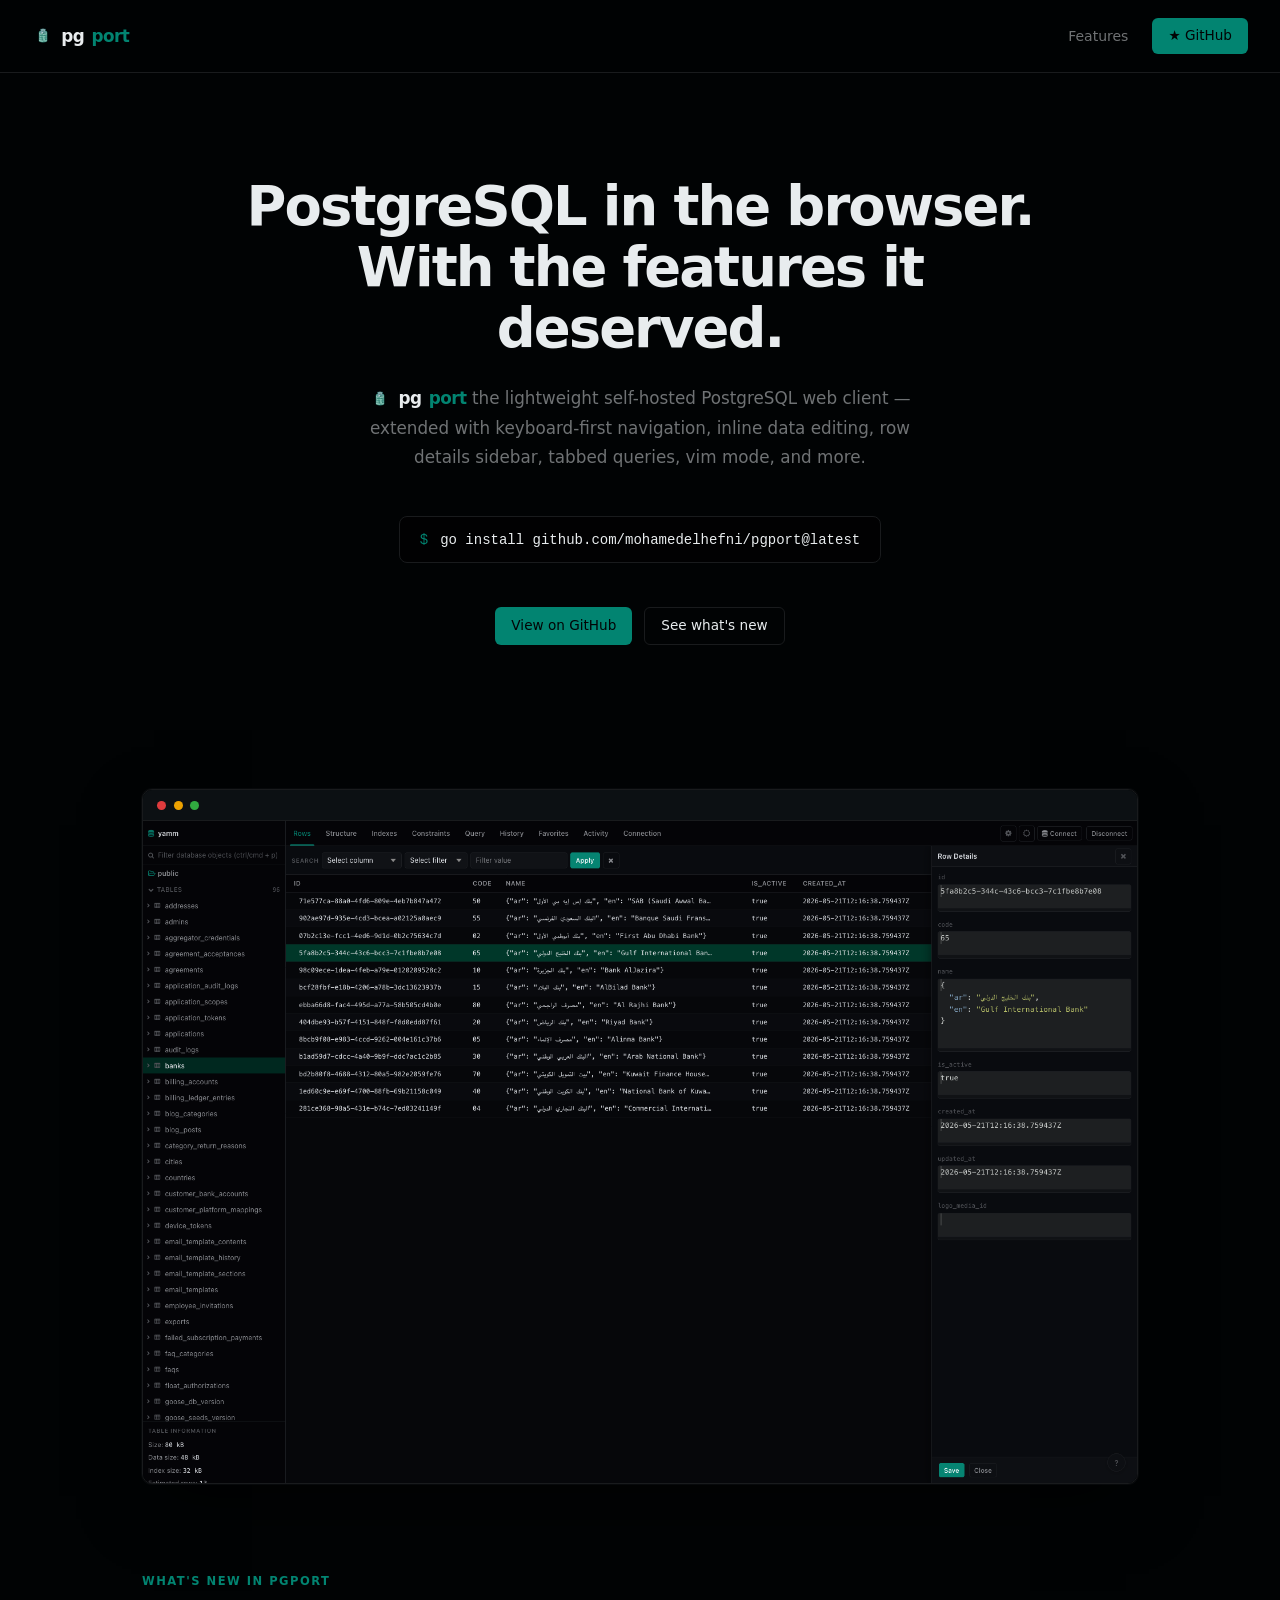
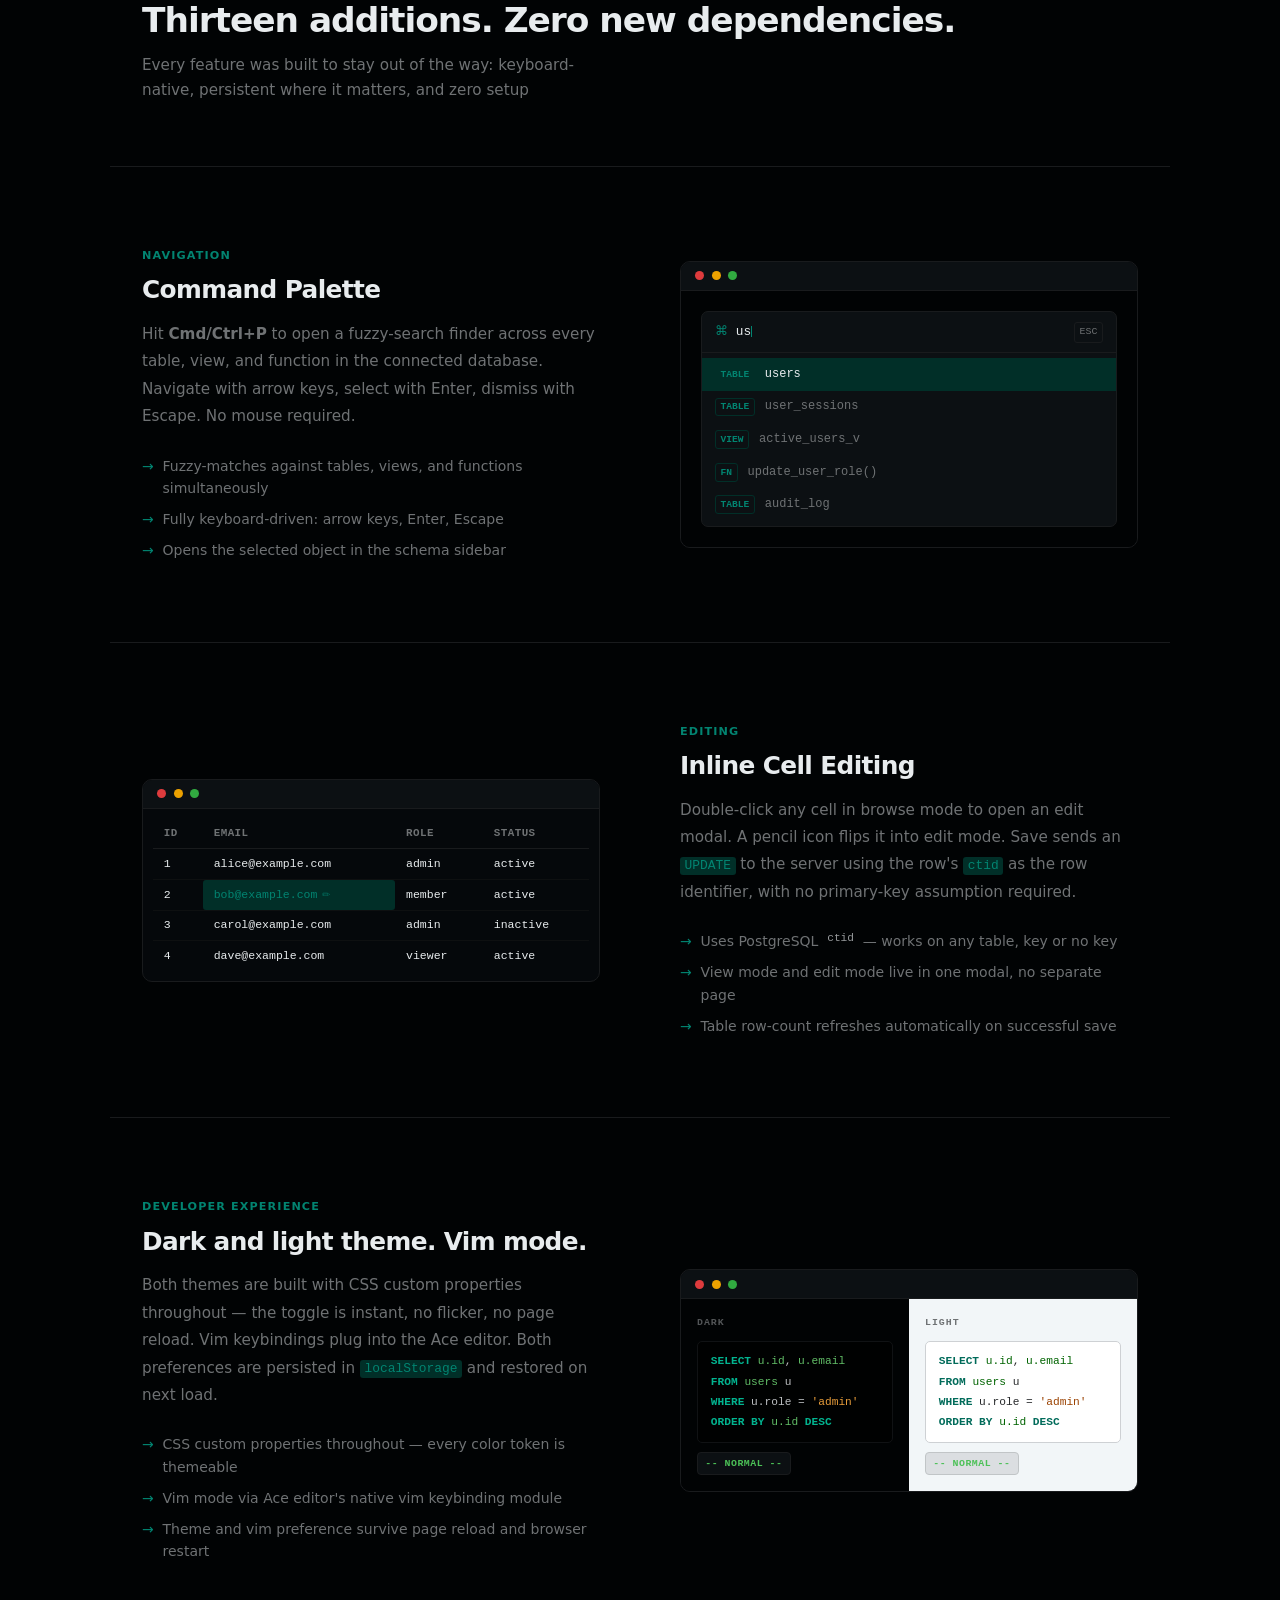
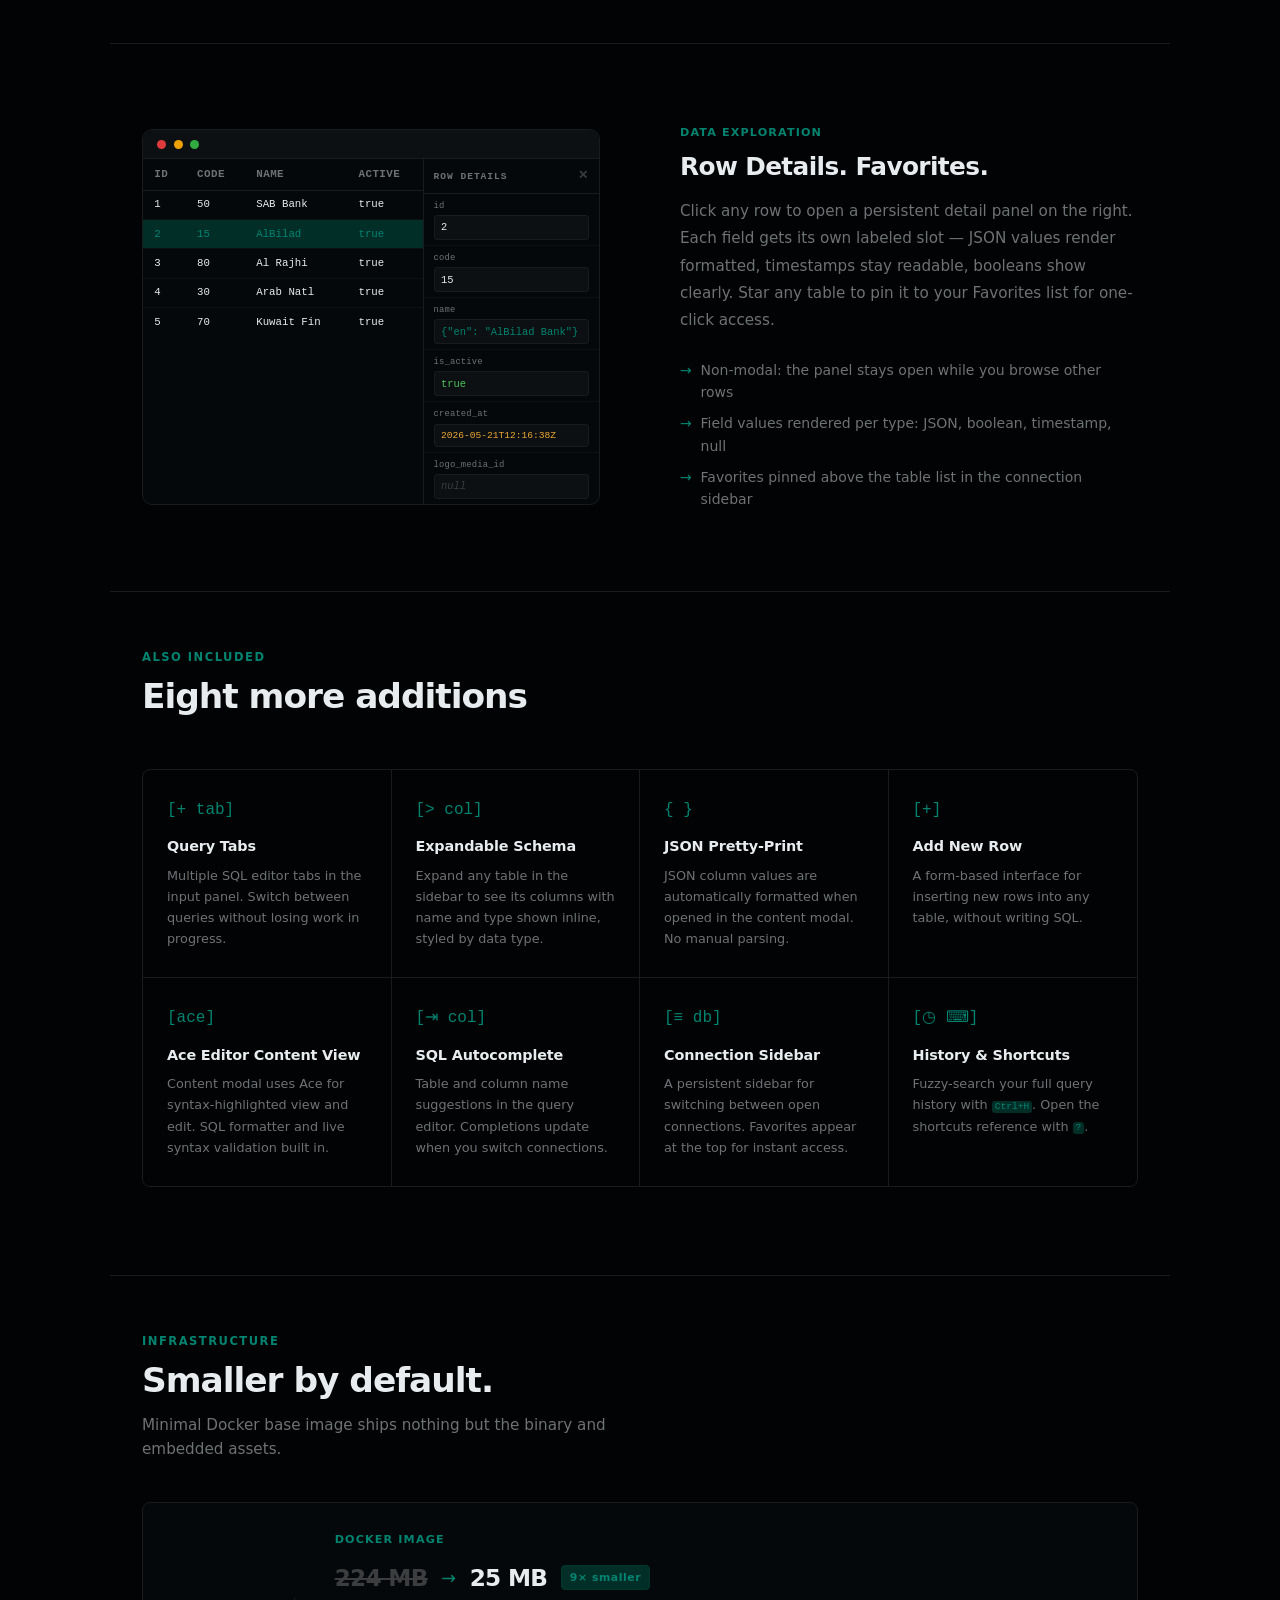
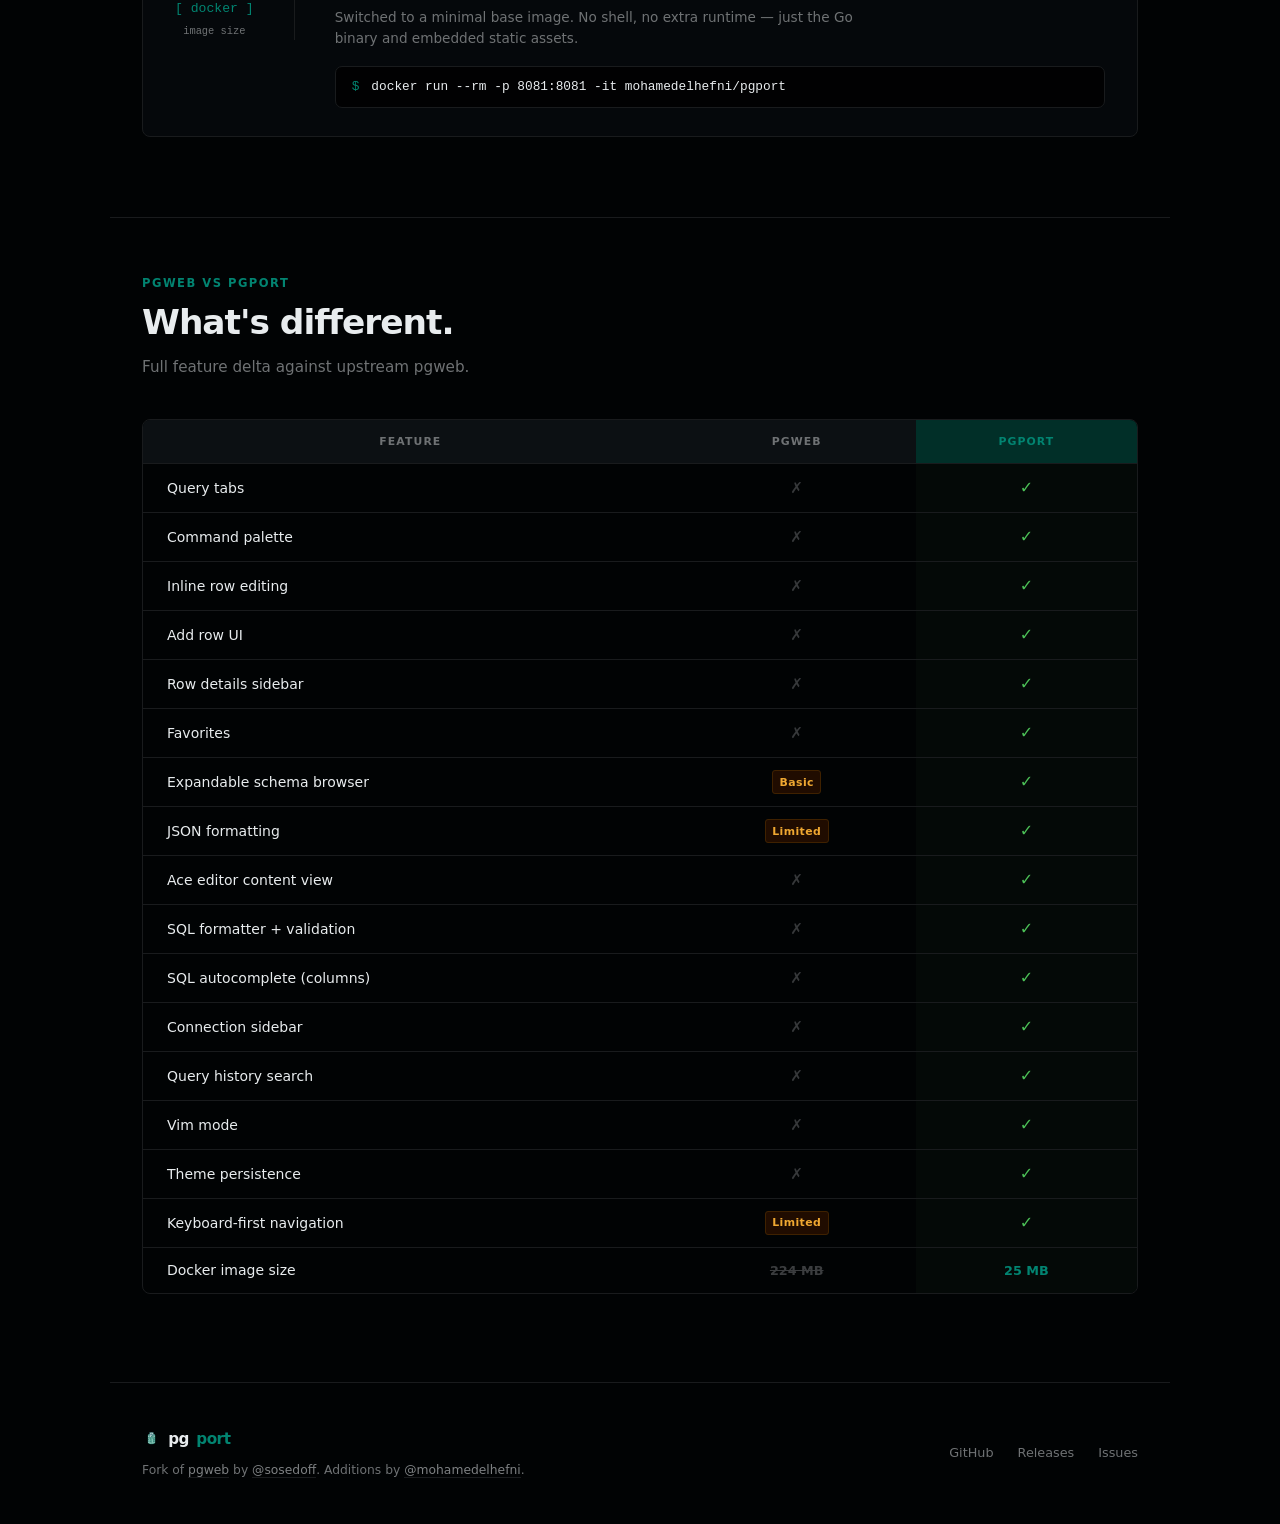
==== commit 059bb6b6: "feat: enhance docs landing page with SEO and new sections" ====
--- a/docs/index.html
+++ b/docs/index.html
@@ -3,11 +3,106 @@
     <head>
         <meta charset="UTF-8" />
         <meta name="viewport" content="width=device-width, initial-scale=1.0" />
+        <link rel="icon" type="image/x-icon" href="./img/icon.ico" />
+        <link rel="apple-touch-icon" href="./img/icon.png" />
+
+        <!-- Primary SEO -->
         <meta
             name="description"
-            content="pgport — an alternative of pgweb with keyboard-first navigation, inline cell editing, query tabs, vim mode, dark/light theme, and more."
+            content="pgport is a lightweight, self-hosted PostgreSQL web client with keyboard-first navigation, inline cell editing, row details sidebar, tabbed queries, vim mode, dark/light theme, and more — built on pgweb."
         />
+        <meta
+            name="keywords"
+            content="PostgreSQL, pgweb, pgport, postgres web client, database browser, self-hosted, SQL editor, postgres GUI, open source, database tool"
+        />
+        <meta name="author" content="Mohamed Elhefni" />
+        <meta name="robots" content="index, follow" />
+        <link rel="canonical" href="https://mohamedelhefni.github.io/pgport/" />
+
+        <!-- Open Graph -->
+        <meta property="og:type" content="website" />
+        <meta property="og:site_name" content="pgport" />
+        <meta
+            property="og:title"
+            content="pgport — PostgreSQL web client, enhanced"
+        />
+        <meta
+            property="og:description"
+            content="Lightweight, self-hosted PostgreSQL web client with keyboard-first navigation, inline editing, vim mode, query tabs, and dark/light theme. Built on pgweb, extended with the features it deserved."
+        />
+        <meta
+            property="og:image"
+            content="https://mohamedelhefni.github.io/pgport/img/screenshot.png"
+        />
+        <meta
+            property="og:image:alt"
+            content="pgport PostgreSQL web client — screenshot"
+        />
+        <meta property="og:image:width" content="1740" />
+        <meta property="og:image:height" content="1159" />
+        <meta
+            property="og:url"
+            content="https://mohamedelhefni.github.io/pgport/"
+        />
+
+        <!-- Twitter / X Card -->
+        <meta name="twitter:card" content="summary_large_image" />
+        <meta
+            name="twitter:title"
+            content="pgport — PostgreSQL web client, enhanced"
+        />
+        <meta
+            name="twitter:description"
+            content="Lightweight, self-hosted PostgreSQL web client with keyboard-first navigation, inline editing, vim mode, query tabs, and dark/light theme."
+        />
+        <meta
+            name="twitter:image"
+            content="https://mohamedelhefni.github.io/pgport/img/screenshot.png"
+        />
+        <meta
+            name="twitter:image:alt"
+            content="pgport PostgreSQL web client — screenshot"
+        />
+        <!-- Siraaj Analytics -->
+        <script src="https://siraaj.live/sdk/analytics.umd.min.js"></script>
+        <script>
+            const analytics =
+                SiraajAnalytics.analytics || SiraajAnalytics.default;
+            analytics.init({
+                apiUrl: "https://siraaj.live",
+                projectId: "pgport",
+                autoTrack: true,
+            });
+            analytics.pageView();
+        </script>
         <title>pgport — PostgreSQL web client, enhanced</title>
+
+        <!-- Structured data (JSON-LD) -->
+        <script type="application/ld+json">
+            {
+                "@context": "https://schema.org",
+                "@type": "SoftwareApplication",
+                "name": "pgport",
+                "url": "https://mohamedelhefni.github.io/pgport/",
+                "description": "Lightweight self-hosted PostgreSQL web client with keyboard-first navigation, inline cell editing, row details sidebar, tabbed queries, vim mode, and dark/light theme.",
+                "applicationCategory": "DeveloperApplication",
+                "operatingSystem": "Linux, macOS, Windows",
+                "softwareVersion": "latest",
+                "license": "https://opensource.org/licenses/MIT",
+                "author": {
+                    "@type": "Person",
+                    "name": "Mohamed Elhefni",
+                    "url": "https://github.com/mohamedelhefni"
+                },
+                "codeRepository": "https://github.com/mohamedelhefni/pgport",
+                "offers": {
+                    "@type": "Offer",
+                    "price": "0",
+                    "priceCurrency": "USD"
+                },
+                "image": "https://mohamedelhefni.github.io/pgport/img/screenshot.png"
+            }
+        </script>
         <style>
             *,
             *::before,
@@ -59,11 +154,19 @@
             }
 
             .logo {
+                display: inline-flex;
+                align-items: center;
+                gap: 0.45rem;
                 font-size: 1.05rem;
                 font-weight: 700;
                 letter-spacing: -0.03em;
                 color: var(--text);
                 text-decoration: none;
+            }
+            .logo img {
+                height: 22px;
+                width: auto;
+                display: block;
             }
             .logo em {
                 color: var(--accent);
@@ -580,6 +683,141 @@
                 margin-top: 0.6rem;
             }
 
+            /* ─── ROW DETAILS MOCKUP ──────────────────────────────────── */
+            .row-details-wrap {
+                display: grid;
+                grid-template-columns: 1fr 175px;
+            }
+
+            .row-details-table {
+                overflow-x: auto;
+                border-right: 1px solid var(--border);
+            }
+
+            .rd-selected td {
+                background: var(--accent-dim) !important;
+                color: var(--accent) !important;
+            }
+
+            .row-details-panel {
+                display: flex;
+                flex-direction: column;
+                overflow: hidden;
+            }
+
+            .rdp-header {
+                display: flex;
+                align-items: center;
+                justify-content: space-between;
+                font-size: 0.6rem;
+                font-weight: 700;
+                letter-spacing: 0.1em;
+                text-transform: uppercase;
+                color: var(--muted);
+                padding: 0.5rem 0.6rem 0.4rem;
+                border-bottom: 1px solid var(--border);
+                flex-shrink: 0;
+            }
+
+            .rdp-close {
+                color: var(--muted);
+                font-size: 0.75rem;
+                opacity: 0.5;
+            }
+
+            .rdp-fields {
+                display: flex;
+                flex-direction: column;
+                overflow: hidden;
+            }
+
+            .rdp-field {
+                padding: 0.3rem 0.6rem;
+                border-bottom: 1px solid oklch(17% 0.005 240);
+            }
+
+            .rdp-field:last-child {
+                border-bottom: none;
+            }
+
+            .rdp-label {
+                font-size: 0.55rem;
+                color: var(--muted);
+                margin-bottom: 0.15rem;
+                letter-spacing: 0.02em;
+            }
+
+            .rdp-value {
+                font-size: 0.65rem;
+                color: var(--text);
+                background: var(--surface-2);
+                border: 1px solid var(--border);
+                border-radius: 3px;
+                padding: 0.2rem 0.4rem;
+                white-space: nowrap;
+                overflow: hidden;
+                text-overflow: ellipsis;
+            }
+
+            .rdp-json {
+                color: var(--accent);
+            }
+
+            .rdp-bool {
+                color: var(--green);
+            }
+
+            .rdp-ts {
+                color: var(--amber);
+                font-size: 0.6rem;
+            }
+
+            .rdp-null {
+                color: oklch(36% 0.005 240);
+                font-style: italic;
+            }
+
+            /* Favorites star in sidebar */
+            .fav-star {
+                color: oklch(76% 0.18 80);
+                font-size: 0.65rem;
+                margin-left: 0.2rem;
+            }
+
+            .sidebar-mock {
+                display: flex;
+                flex-direction: column;
+            }
+
+            .sidebar-section-label {
+                font-size: 0.57rem;
+                font-weight: 700;
+                letter-spacing: 0.1em;
+                text-transform: uppercase;
+                color: var(--muted);
+                padding: 0.55rem 0.75rem 0.3rem;
+            }
+
+            .sidebar-item {
+                display: flex;
+                align-items: center;
+                gap: 0.35rem;
+                padding: 0.28rem 0.75rem;
+                font-size: 0.72rem;
+                color: var(--muted);
+                cursor: default;
+            }
+
+            .sidebar-item.active {
+                background: var(--accent-dim);
+                color: var(--accent);
+            }
+
+            .sidebar-item-icon {
+                font-size: 0.6rem;
+                opacity: 0.5;
+            }
+
             /* ─── MINOR FEATURES GRID ─────────────────────────────────── */
             .minor-section {
                 max-width: 1060px;
@@ -605,8 +843,13 @@
                 padding: 1.75rem 1.5rem;
                 border-right: 1px solid var(--border);
             }
-            .minor-item:last-child {
+
+            .minor-item:nth-child(4n) {
                 border-right: none;
+            }
+
+            .minor-item:nth-child(n + 5) {
+                border-top: 1px solid var(--border);
             }
 
             .minor-glyph {
@@ -641,6 +884,213 @@
                 font-size: 0.8rem;
                 color: var(--muted);
                 line-height: 1.65;
+            }
+
+            /* ─── DOCKER CALLOUT ──────────────────────────────────────────── */
+            .docker-section {
+                max-width: 1060px;
+                margin: 0 auto;
+                padding: 0 2rem 5rem;
+                border-top: 1px solid var(--border);
+            }
+
+            .docker-intro {
+                padding: 3.5rem 0 2.5rem;
+            }
+
+            .docker-card {
+                display: flex;
+                align-items: center;
+                gap: 2.5rem;
+                border: 1px solid var(--border);
+                border-radius: 8px;
+                background: var(--surface);
+                padding: 1.75rem 2rem;
+            }
+
+            .docker-icon-col {
+                font-family: "JetBrains Mono", "Fira Code", Consolas, monospace;
+                font-size: 0.82rem;
+                color: var(--accent);
+                flex-shrink: 0;
+                line-height: 1.6;
+                text-align: center;
+                padding-right: 2.5rem;
+                border-right: 1px solid var(--border);
+            }
+
+            .docker-icon-sub {
+                color: var(--muted);
+                font-size: 0.65rem;
+                margin-top: 0.25rem;
+            }
+
+            .docker-body {
+                flex: 1;
+            }
+
+            .docker-stat-row {
+                display: flex;
+                align-items: center;
+                gap: 0.85rem;
+                margin-bottom: 0.65rem;
+                flex-wrap: wrap;
+            }
+
+            .size-before {
+                font-size: 1.45rem;
+                font-weight: 800;
+                letter-spacing: -0.03em;
+                color: oklch(36% 0.005 240);
+                text-decoration: line-through;
+                text-decoration-color: oklch(36% 0.005 240);
+            }
+
+            .size-arrow {
+                color: var(--accent);
+                font-size: 1.1rem;
+                font-weight: 300;
+            }
+
+            .size-after {
+                font-size: 1.45rem;
+                font-weight: 800;
+                letter-spacing: -0.03em;
+                color: var(--text);
+            }
+
+            .size-badge {
+                font-size: 0.68rem;
+                font-weight: 700;
+                letter-spacing: 0.05em;
+                color: var(--accent);
+                background: var(--accent-dim);
+                border: 1px solid oklch(30% 0.06 175);
+                padding: 0.2rem 0.5rem;
+                border-radius: 4px;
+            }
+
+            .docker-desc {
+                font-size: 0.85rem;
+                color: var(--muted);
+                max-width: 520px;
+            }
+
+            /* ─── COMPARISON TABLE ────────────────────────────────────────── */
+            .compare-section {
+                max-width: 1060px;
+                margin: 0 auto;
+                padding: 0 2rem 5.5rem;
+                border-top: 1px solid var(--border);
+            }
+
+            .compare-intro {
+                padding: 3.5rem 0 2.5rem;
+            }
+
+            .compare-wrap {
+                border: 1px solid var(--border);
+                border-radius: 8px;
+                overflow: hidden;
+                overflow-x: auto;
+            }
+
+            .cmp-table {
+                width: 100%;
+                border-collapse: collapse;
+                font-size: 0.875rem;
+                min-width: 480px;
+            }
+
+            .cmp-table thead th {
+                padding: 0.8rem 1.5rem;
+                font-size: 0.68rem;
+                font-weight: 700;
+                letter-spacing: 0.1em;
+                text-transform: uppercase;
+                border-bottom: 1px solid var(--border);
+                background: var(--surface-2);
+                color: var(--muted);
+            }
+
+            .cmp-table thead th.col-center {
+                text-align: center;
+            }
+
+            .cmp-table thead th.col-port-hd {
+                text-align: center;
+                color: var(--accent);
+                background: var(--accent-dim);
+            }
+
+            .cmp-table tbody tr {
+                border-bottom: 1px solid var(--border);
+                transition: background 0.08s;
+            }
+
+            .cmp-table tbody tr:last-child {
+                border-bottom: none;
+            }
+
+            .cmp-table tbody tr:hover {
+                background: var(--surface);
+            }
+
+            .cmp-table td {
+                padding: 0.7rem 1.5rem;
+            }
+
+            .cmp-table td.col-feat {
+                color: var(--text);
+                font-size: 0.875rem;
+            }
+
+            .cmp-table td.col-pgweb {
+                text-align: center;
+            }
+
+            .cmp-table td.col-port {
+                text-align: center;
+                background: oklch(13% 0.012 175);
+            }
+
+            .cmp-yes {
+                color: var(--green);
+                font-weight: 700;
+                font-size: 1rem;
+            }
+
+            .cmp-no {
+                color: oklch(34% 0.005 240);
+                font-size: 0.95rem;
+                font-weight: 600;
+            }
+
+            .cmp-partial {
+                display: inline-block;
+                font-size: 0.68rem;
+                font-weight: 700;
+                letter-spacing: 0.04em;
+                color: var(--amber);
+                background: oklch(18% 0.06 75);
+                border: 1px solid oklch(28% 0.08 75);
+                padding: 0.15rem 0.4rem;
+                border-radius: 3px;
+                white-space: nowrap;
+            }
+
+            .cmp-size-before {
+                font-size: 0.8rem;
+                font-weight: 600;
+                color: oklch(36% 0.005 240);
+                text-decoration: line-through;
+                text-decoration-color: oklch(36% 0.005 240);
+            }
+
+            .cmp-size-after {
+                font-size: 0.8rem;
+                font-weight: 700;
+                color: var(--accent);
             }
 
             /* ─── FOOTER ──────────────────────────────────────────────── */
@@ -660,6 +1110,10 @@
                 font-size: 0.95rem;
             }
 
+            .footer-left .logo img {
+                height: 19px;
+            }
+
             .footer-attribution {
                 font-size: 0.77rem;
                 color: var(--muted);
@@ -687,6 +1141,62 @@
             }
             .footer-links a:hover {
                 color: var(--text);
+            }
+
+            /* ─── APP PREVIEW ────────────────────────────────────────── */
+            .app-preview {
+                max-width: 1060px;
+                margin: 0 auto;
+                padding: 4rem 2rem 0;
+            }
+
+            .app-preview-frame {
+                border: 1px solid var(--border);
+                border-radius: 10px;
+                overflow: hidden;
+                box-shadow:
+                    0 0 0 1px oklch(14% 0.005 240),
+                    0 24px 64px -12px oklch(5% 0.01 240 / 0.7);
+            }
+
+            .app-preview-bar {
+                display: flex;
+                align-items: center;
+                gap: 0.45rem;
+                padding: 0.65rem 0.9rem;
+                background: var(--surface-2);
+                border-bottom: 1px solid var(--border);
+            }
+
+            .app-preview img {
+                display: block;
+                width: 100%;
+                height: auto;
+            }
+
+            /* ─── DOCKER CMD ──────────────────────────────────────────── */
+            .docker-cmd {
+                display: flex;
+                align-items: center;
+                gap: 0.75rem;
+                background: var(--code-bg);
+                border: 1px solid var(--border);
+                border-radius: 7px;
+                padding: 0.6rem 1rem;
+                font-family:
+                    "JetBrains Mono", "Fira Code", "Cascadia Code", Consolas,
+                    monospace;
+                font-size: 0.8rem;
+                color: var(--text);
+                margin-top: 1rem;
+                overflow-x: auto;
+                white-space: nowrap;
+            }
+
+            .docker-cmd .prompt {
+                color: var(--accent);
+                user-select: none;
+                flex-shrink: 0;
             }
 
             /* ─── RESPONSIVE ──────────────────────────────────────────── */
@@ -704,16 +1214,38 @@
                     border-bottom: 1px solid var(--border);
                 }
                 .minor-item:nth-child(odd) {
-                    border-right: 1px solid var(--border);
+                    border-right: 1px solid var(--border) !important;
                 }
                 .minor-item:last-child {
                     border-bottom: none;
+                }
+                .minor-item:nth-child(4n) {
+                    border-right: none;
                 }
                 nav {
                     padding: 1rem 1.25rem;
                 }
                 .hero {
                     padding: 3.5rem 1.25rem 3rem;
+                }
+                .docker-card {
+                    flex-direction: column;
+                    align-items: flex-start;
+                    gap: 1.25rem;
+                }
+                .docker-icon-col {
+                    border-right: none;
+                    padding-right: 0;
+                    border-bottom: 1px solid var(--border);
+                    padding-bottom: 1.25rem;
+                    width: 100%;
+                }
+                .row-details-wrap {
+                    grid-template-columns: 1fr;
+                }
+                .row-details-panel {
+                    border-top: 1px solid var(--border);
+                    border-right: none;
                 }
             }
 
@@ -740,7 +1272,10 @@
     <body>
         <!-- NAV -->
         <nav>
-            <a href="#" class="logo">pg<em>port</em></a>
+            <a href="#" class="logo">
+                <img src="./img/icon.png" alt="pgport" />
+                pg<em>port</em>
+            </a>
             <div class="nav-links">
                 <a href="#features" class="nav-link">Features</a>
                 <a
@@ -757,10 +1292,17 @@
                 PostgreSQL in the browser.<br />With the features it deserved.
             </h1>
             <p class="hero-sub">
-                <a href="#" class="logo">pg<em>port</em></a> the lightweight
-                self-hosted PostgreSQL web client — extended with keyboard-first
-                navigation, inline data editing, tabbed queries, vim mode, and
-                more.
+                <a
+                    href="#"
+                    class="logo"
+                    style="display: inline-flex; vertical-align: middle"
+                >
+                    <img src="./img/icon.png" alt="" aria-hidden="true" />
+                    pg<em>port</em>
+                </a>
+                the lightweight self-hosted PostgreSQL web client — extended
+                with keyboard-first navigation, inline data editing, row details
+                sidebar, tabbed queries, vim mode, and more.
             </p>
             <div class="install-cmd">
                 <span class="prompt">$</span>
@@ -778,11 +1320,26 @@
             </div>
         </section>
 
+        <!-- APP PREVIEW -->
+        <div class="app-preview">
+            <div class="app-preview-frame">
+                <div class="app-preview-bar">
+                    <div class="dot dot-r"></div>
+                    <div class="dot dot-y"></div>
+                    <div class="dot dot-g"></div>
+                </div>
+                <img
+                    src="./img/screenshot.png"
+                    alt="pgport — row details sidebar open on the banks table, showing per-field values with JSON formatting"
+                />
+            </div>
+        </div>
+
         <!-- FEATURES INTRO -->
         <div class="section-intro" id="features">
             <div class="section-label">What's new in pgport</div>
             <h2 class="section-heading">
-                Eight additions. Zero new dependencies.
+                Thirteen additions. Zero new dependencies.
             </h2>
             <p class="section-desc">
                 Every feature was built to stay out of the way: keyboard-native,
@@ -1036,11 +1593,129 @@
             </div>
         </div>
 
+        <!-- FEATURE 4: ROW DETAILS SIDEBAR + FAVORITES -->
+        <div class="feature-row flip">
+            <div>
+                <div class="feat-tag">Data Exploration</div>
+                <h3 class="feat-title">Row Details. Favorites.</h3>
+                <p class="feat-body">
+                    Click any row to open a persistent detail panel on the
+                    right. Each field gets its own labeled slot — JSON values
+                    render formatted, timestamps stay readable, booleans show
+                    clearly. Star any table to pin it to your Favorites list for
+                    one-click access.
+                </p>
+                <div class="detail-list">
+                    <div class="detail-item">
+                        Non-modal: the panel stays open while you browse other
+                        rows
+                    </div>
+                    <div class="detail-item">
+                        Field values rendered per type: JSON, boolean,
+                        timestamp, null
+                    </div>
+                    <div class="detail-item">
+                        Favorites pinned above the table list in the connection
+                        sidebar
+                    </div>
+                </div>
+            </div>
+            <div class="mockup">
+                <div class="mockup-bar">
+                    <div class="dot dot-r"></div>
+                    <div class="dot dot-y"></div>
+                    <div class="dot dot-g"></div>
+                </div>
+                <div class="row-details-wrap">
+                    <div class="row-details-table">
+                        <table class="mock-table" style="font-size: 0.67rem">
+                            <thead>
+                                <tr>
+                                    <th>id</th>
+                                    <th>code</th>
+                                    <th>name</th>
+                                    <th>active</th>
+                                </tr>
+                            </thead>
+                            <tbody>
+                                <tr>
+                                    <td>1</td>
+                                    <td>50</td>
+                                    <td>SAB Bank</td>
+                                    <td>true</td>
+                                </tr>
+                                <tr class="rd-selected">
+                                    <td>2</td>
+                                    <td>15</td>
+                                    <td>AlBilad</td>
+                                    <td>true</td>
+                                </tr>
+                                <tr>
+                                    <td>3</td>
+                                    <td>80</td>
+                                    <td>Al Rajhi</td>
+                                    <td>true</td>
+                                </tr>
+                                <tr>
+                                    <td>4</td>
+                                    <td>30</td>
+                                    <td>Arab Natl</td>
+                                    <td>true</td>
+                                </tr>
+                                <tr>
+                                    <td>5</td>
+                                    <td>70</td>
+                                    <td>Kuwait Fin</td>
+                                    <td>true</td>
+                                </tr>
+                            </tbody>
+                        </table>
+                    </div>
+                    <div class="row-details-panel">
+                        <div class="rdp-header">
+                            Row Details
+                            <span class="rdp-close">✕</span>
+                        </div>
+                        <div class="rdp-fields">
+                            <div class="rdp-field">
+                                <div class="rdp-label">id</div>
+                                <div class="rdp-value">2</div>
+                            </div>
+                            <div class="rdp-field">
+                                <div class="rdp-label">code</div>
+                                <div class="rdp-value">15</div>
+                            </div>
+                            <div class="rdp-field">
+                                <div class="rdp-label">name</div>
+                                <div class="rdp-value rdp-json">
+                                    {"en": "AlBilad Bank"}
+                                </div>
+                            </div>
+                            <div class="rdp-field">
+                                <div class="rdp-label">is_active</div>
+                                <div class="rdp-value rdp-bool">true</div>
+                            </div>
+                            <div class="rdp-field">
+                                <div class="rdp-label">created_at</div>
+                                <div class="rdp-value rdp-ts">
+                                    2026-05-21T12:16:38Z
+                                </div>
+                            </div>
+                            <div class="rdp-field">
+                                <div class="rdp-label">logo_media_id</div>
+                                <div class="rdp-value rdp-null">null</div>
+                            </div>
+                        </div>
+                    </div>
+                </div>
+            </div>
+        </div>
+
         <!-- MINOR FEATURES -->
         <div class="minor-section">
             <div class="minor-intro">
                 <div class="section-label">Also included</div>
-                <h2 class="section-heading">Four more additions</h2>
+                <h2 class="section-heading">Eight more additions</h2>
             </div>
             <div class="minor-grid">
                 <div class="minor-item">
@@ -1075,13 +1750,285 @@
                         table, without writing SQL.
                     </div>
                 </div>
+                <div class="minor-item">
+                    <div class="minor-glyph">[ace]</div>
+                    <div class="minor-name">Ace Editor Content View</div>
+                    <div class="minor-desc">
+                        Content modal uses Ace for syntax-highlighted view and
+                        edit. SQL formatter and live syntax validation built in.
+                    </div>
+                </div>
+                <div class="minor-item">
+                    <div class="minor-glyph">[⇥ col]</div>
+                    <div class="minor-name">SQL Autocomplete</div>
+                    <div class="minor-desc">
+                        Table and column name suggestions in the query editor.
+                        Completions update when you switch connections.
+                    </div>
+                </div>
+                <div class="minor-item">
+                    <div class="minor-glyph">[≡ db]</div>
+                    <div class="minor-name">Connection Sidebar</div>
+                    <div class="minor-desc">
+                        A persistent sidebar for switching between open
+                        connections. Favorites appear at the top for instant
+                        access.
+                    </div>
+                </div>
+                <div class="minor-item">
+                    <div class="minor-glyph">[◷ ⌨]</div>
+                    <div class="minor-name">History &amp; Shortcuts</div>
+                    <div class="minor-desc">
+                        Fuzzy-search your full query history with
+                        <code
+                            style="
+                                font-family: monospace;
+                                font-size: 0.75em;
+                                color: var(--accent);
+                                background: var(--accent-dim);
+                                padding: 0.05em 0.3em;
+                                border-radius: 3px;
+                            "
+                            >Ctrl+H</code
+                        >. Open the shortcuts reference with
+                        <code
+                            style="
+                                font-family: monospace;
+                                font-size: 0.75em;
+                                color: var(--accent);
+                                background: var(--accent-dim);
+                                padding: 0.05em 0.3em;
+                                border-radius: 3px;
+                            "
+                            >?</code
+                        >.
+                    </div>
+                </div>
+            </div>
+        </div>
+
+        <!-- DOCKER IMAGE SIZE -->
+        <div class="docker-section">
+            <div class="docker-intro">
+                <div class="section-label">Infrastructure</div>
+                <h2 class="section-heading">Smaller by default.</h2>
+                <p class="section-desc">
+                    Minimal Docker base image ships nothing but the binary and
+                    embedded assets.
+                </p>
+            </div>
+            <div class="docker-card">
+                <div class="docker-icon-col">
+                    <div>[ docker ]</div>
+                    <div class="docker-icon-sub">image size</div>
+                </div>
+                <div class="docker-body">
+                    <div class="feat-tag">Docker Image</div>
+                    <div class="docker-stat-row">
+                        <span class="size-before">224 MB</span>
+                        <span class="size-arrow">→</span>
+                        <span class="size-after">25 MB</span>
+                        <span class="size-badge">9× smaller</span>
+                    </div>
+                    <div class="docker-desc">
+                        Switched to a minimal base image. No shell, no extra
+                        runtime — just the Go binary and embedded static assets.
+                    </div>
+                    <div class="docker-cmd">
+                        <span class="prompt">$</span>
+                        <span
+                            >docker run --rm -p 8081:8081 -it
+                            mohamedelhefni/pgport</span
+                        >
+                    </div>
+                </div>
+            </div>
+        </div>
+
+        <!-- COMPARISON TABLE -->
+        <div class="compare-section">
+            <div class="compare-intro">
+                <div class="section-label">pgweb vs pgport</div>
+                <h2 class="section-heading">What's different.</h2>
+                <p class="section-desc">
+                    Full feature delta against upstream pgweb.
+                </p>
+            </div>
+            <div class="compare-wrap">
+                <table class="cmp-table">
+                    <thead>
+                        <tr>
+                            <th>Feature</th>
+                            <th class="col-center">pgweb</th>
+                            <th class="col-port-hd">pgport</th>
+                        </tr>
+                    </thead>
+                    <tbody>
+                        <tr>
+                            <td class="col-feat">Query tabs</td>
+                            <td class="col-pgweb">
+                                <span class="cmp-no">✗</span>
+                            </td>
+                            <td class="col-port">
+                                <span class="cmp-yes">✓</span>
+                            </td>
+                        </tr>
+                        <tr>
+                            <td class="col-feat">Command palette</td>
+                            <td class="col-pgweb">
+                                <span class="cmp-no">✗</span>
+                            </td>
+                            <td class="col-port">
+                                <span class="cmp-yes">✓</span>
+                            </td>
+                        </tr>
+                        <tr>
+                            <td class="col-feat">Inline row editing</td>
+                            <td class="col-pgweb">
+                                <span class="cmp-no">✗</span>
+                            </td>
+                            <td class="col-port">
+                                <span class="cmp-yes">✓</span>
+                            </td>
+                        </tr>
+                        <tr>
+                            <td class="col-feat">Add row UI</td>
+                            <td class="col-pgweb">
+                                <span class="cmp-no">✗</span>
+                            </td>
+                            <td class="col-port">
+                                <span class="cmp-yes">✓</span>
+                            </td>
+                        </tr>
+                        <tr>
+                            <td class="col-feat">Row details sidebar</td>
+                            <td class="col-pgweb">
+                                <span class="cmp-no">✗</span>
+                            </td>
+                            <td class="col-port">
+                                <span class="cmp-yes">✓</span>
+                            </td>
+                        </tr>
+                        <tr>
+                            <td class="col-feat">Favorites</td>
+                            <td class="col-pgweb">
+                                <span class="cmp-no">✗</span>
+                            </td>
+                            <td class="col-port">
+                                <span class="cmp-yes">✓</span>
+                            </td>
+                        </tr>
+                        <tr>
+                            <td class="col-feat">Expandable schema browser</td>
+                            <td class="col-pgweb">
+                                <span class="cmp-partial">Basic</span>
+                            </td>
+                            <td class="col-port">
+                                <span class="cmp-yes">✓</span>
+                            </td>
+                        </tr>
+                        <tr>
+                            <td class="col-feat">JSON formatting</td>
+                            <td class="col-pgweb">
+                                <span class="cmp-partial">Limited</span>
+                            </td>
+                            <td class="col-port">
+                                <span class="cmp-yes">✓</span>
+                            </td>
+                        </tr>
+                        <tr>
+                            <td class="col-feat">Ace editor content view</td>
+                            <td class="col-pgweb">
+                                <span class="cmp-no">✗</span>
+                            </td>
+                            <td class="col-port">
+                                <span class="cmp-yes">✓</span>
+                            </td>
+                        </tr>
+                        <tr>
+                            <td class="col-feat">SQL formatter + validation</td>
+                            <td class="col-pgweb">
+                                <span class="cmp-no">✗</span>
+                            </td>
+                            <td class="col-port">
+                                <span class="cmp-yes">✓</span>
+                            </td>
+                        </tr>
+                        <tr>
+                            <td class="col-feat">SQL autocomplete (columns)</td>
+                            <td class="col-pgweb">
+                                <span class="cmp-no">✗</span>
+                            </td>
+                            <td class="col-port">
+                                <span class="cmp-yes">✓</span>
+                            </td>
+                        </tr>
+                        <tr>
+                            <td class="col-feat">Connection sidebar</td>
+                            <td class="col-pgweb">
+                                <span class="cmp-no">✗</span>
+                            </td>
+                            <td class="col-port">
+                                <span class="cmp-yes">✓</span>
+                            </td>
+                        </tr>
+                        <tr>
+                            <td class="col-feat">Query history search</td>
+                            <td class="col-pgweb">
+                                <span class="cmp-no">✗</span>
+                            </td>
+                            <td class="col-port">
+                                <span class="cmp-yes">✓</span>
+                            </td>
+                        </tr>
+                        <tr>
+                            <td class="col-feat">Vim mode</td>
+                            <td class="col-pgweb">
+                                <span class="cmp-no">✗</span>
+                            </td>
+                            <td class="col-port">
+                                <span class="cmp-yes">✓</span>
+                            </td>
+                        </tr>
+                        <tr>
+                            <td class="col-feat">Theme persistence</td>
+                            <td class="col-pgweb">
+                                <span class="cmp-no">✗</span>
+                            </td>
+                            <td class="col-port">
+                                <span class="cmp-yes">✓</span>
+                            </td>
+                        </tr>
+                        <tr>
+                            <td class="col-feat">Keyboard-first navigation</td>
+                            <td class="col-pgweb">
+                                <span class="cmp-partial">Limited</span>
+                            </td>
+                            <td class="col-port">
+                                <span class="cmp-yes">✓</span>
+                            </td>
+                        </tr>
+                        <tr>
+                            <td class="col-feat">Docker image size</td>
+                            <td class="col-pgweb">
+                                <span class="cmp-size-before">224 MB</span>
+                            </td>
+                            <td class="col-port">
+                                <span class="cmp-size-after">25 MB</span>
+                            </td>
+                        </tr>
+                    </tbody>
+                </table>
             </div>
         </div>
 
         <!-- FOOTER -->
         <footer class="footer-wrap">
             <div class="footer-left">
-                <a href="#" class="logo">pg<em>port</em></a>
+                <a href="#" class="logo">
+                    <img src="./img/icon.png" alt="pgport" />
+                    pg<em>port</em>
+                </a>
                 <div class="footer-attribution">
                     Fork of
                     <a href="https://github.com/sosedoff/pgweb">pgweb</a> by
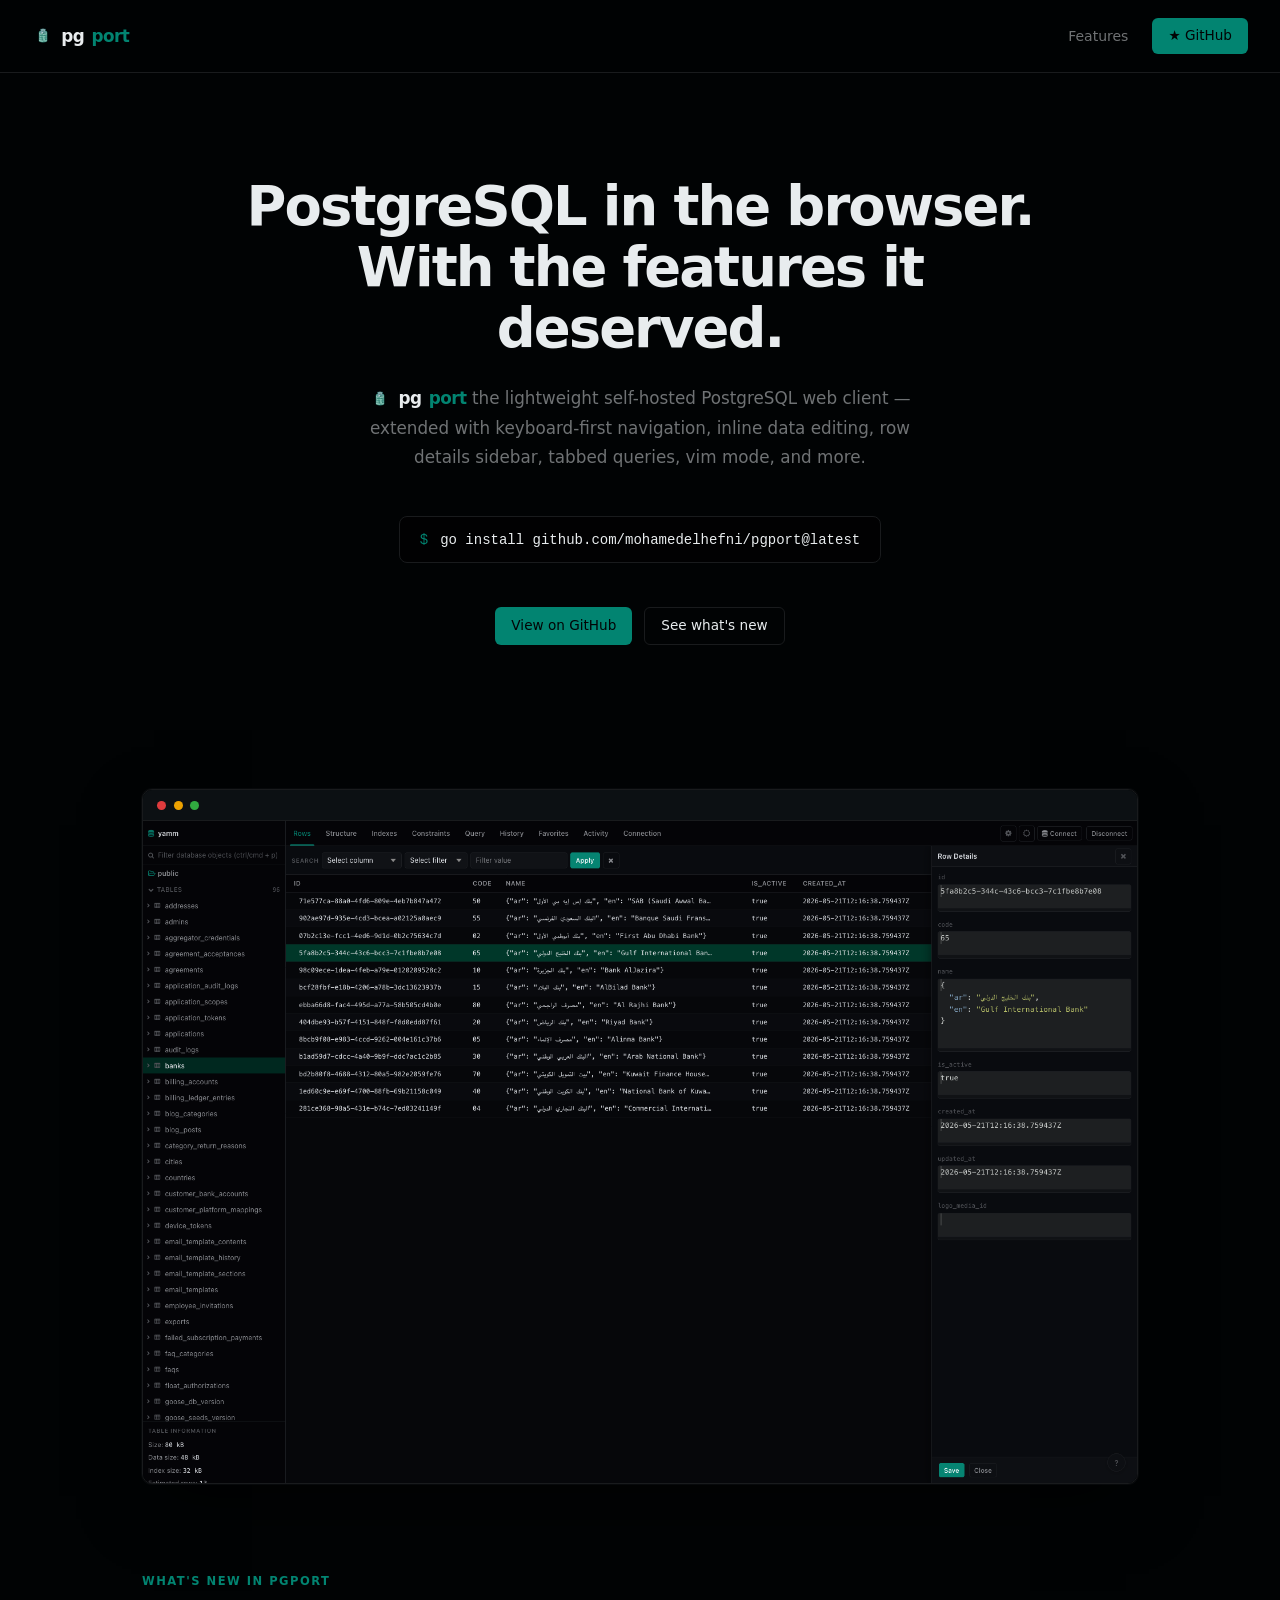
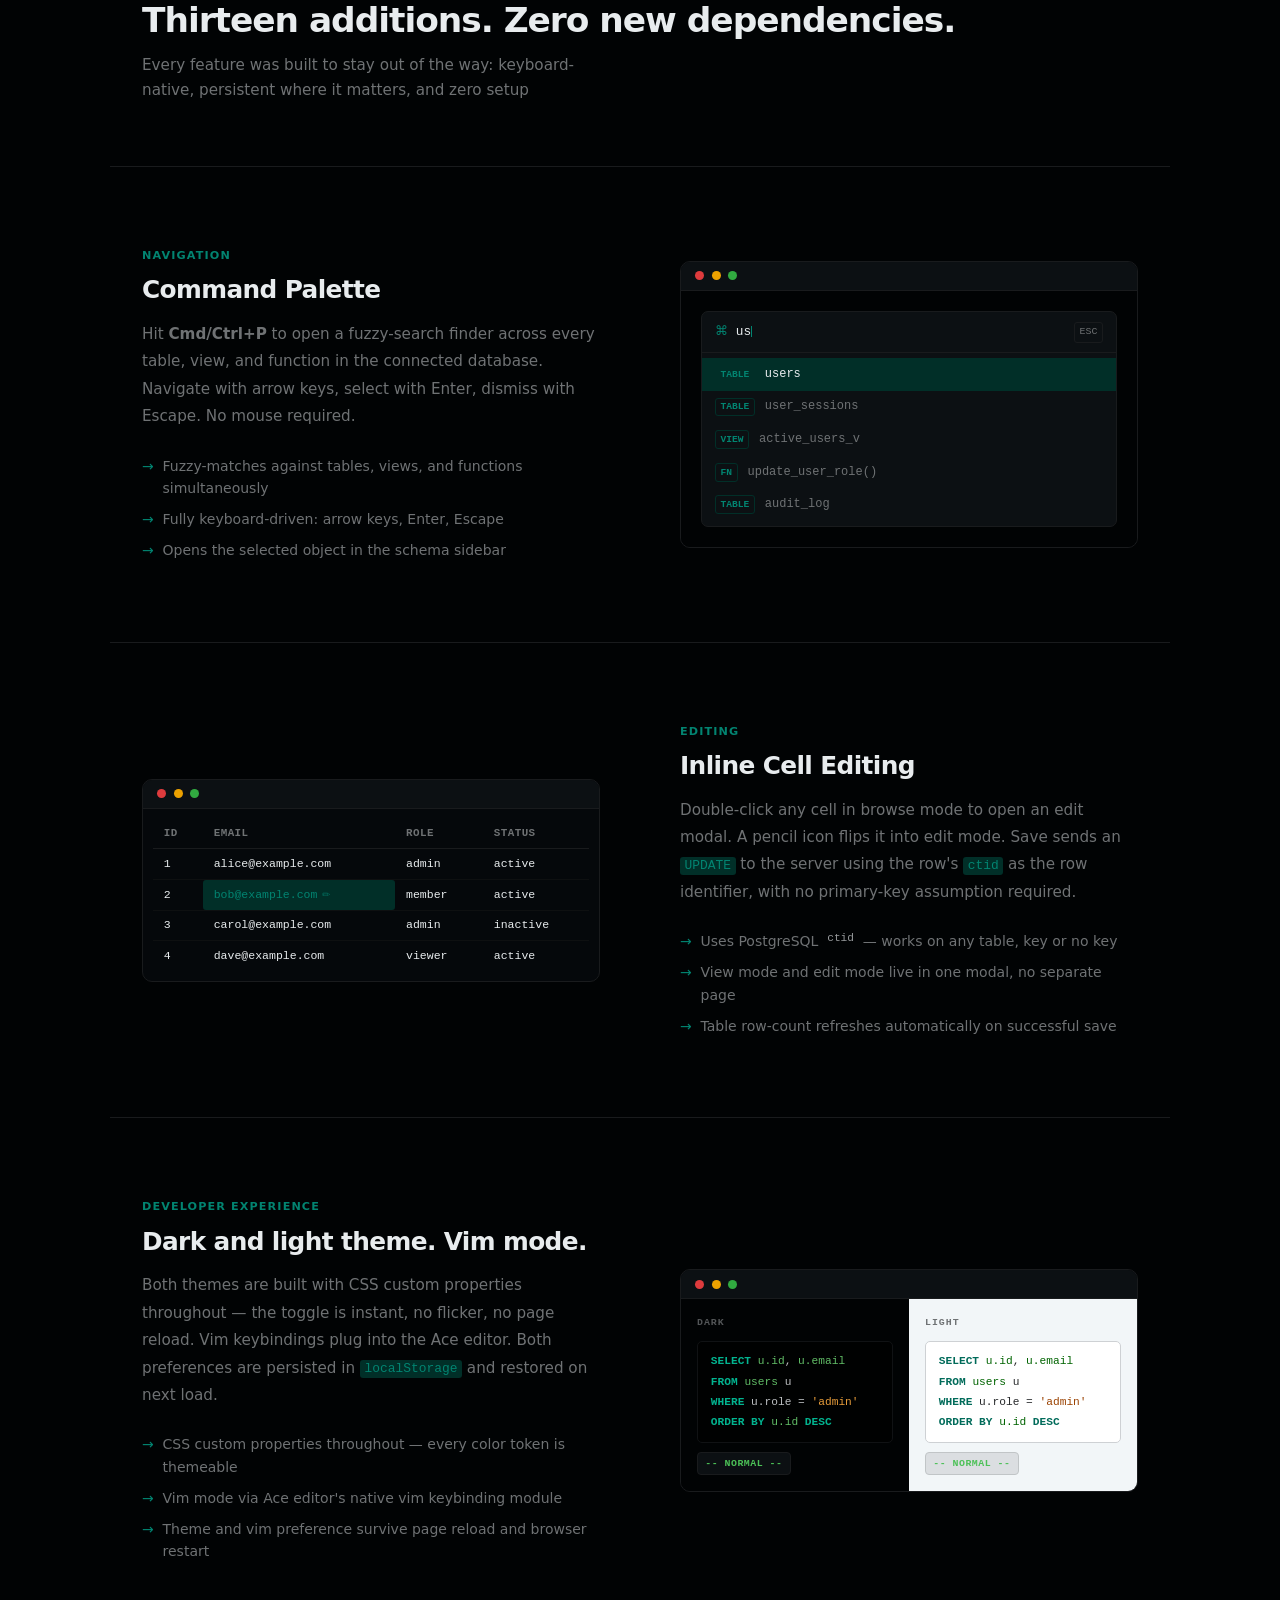
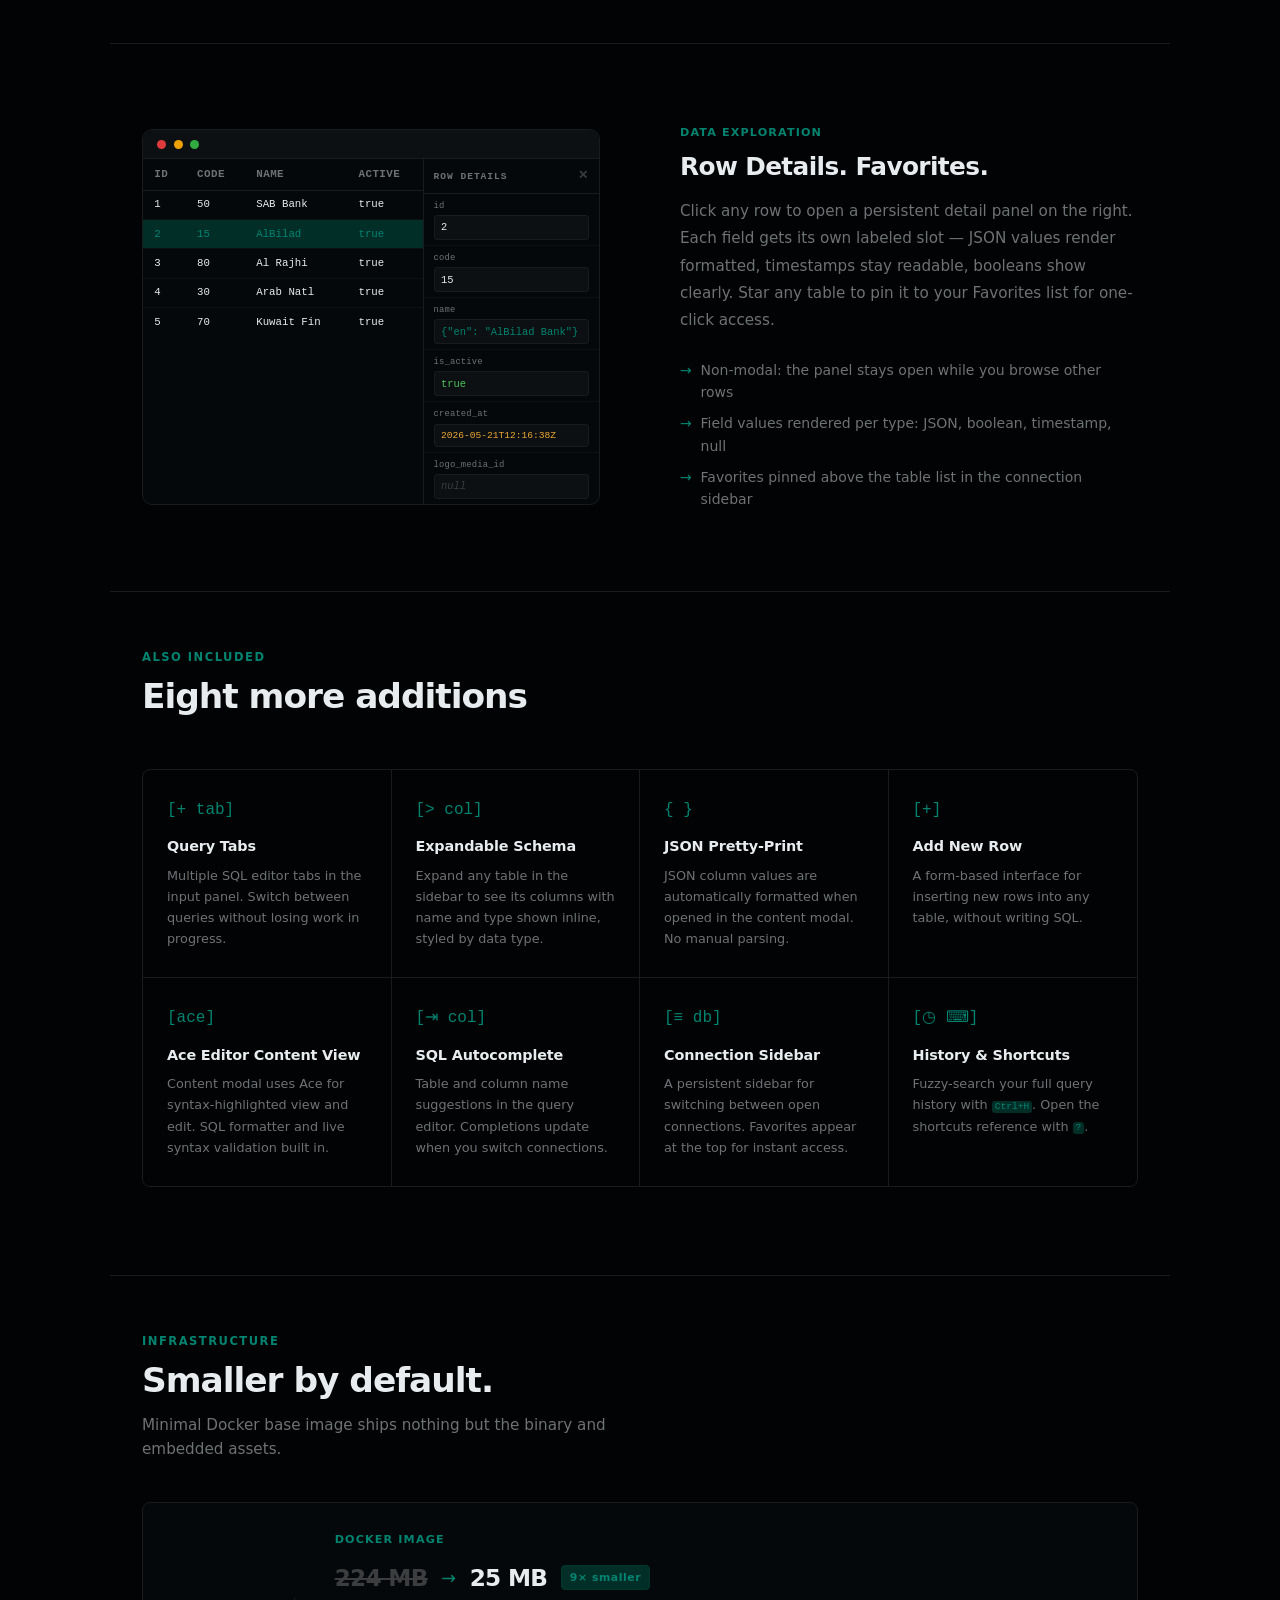
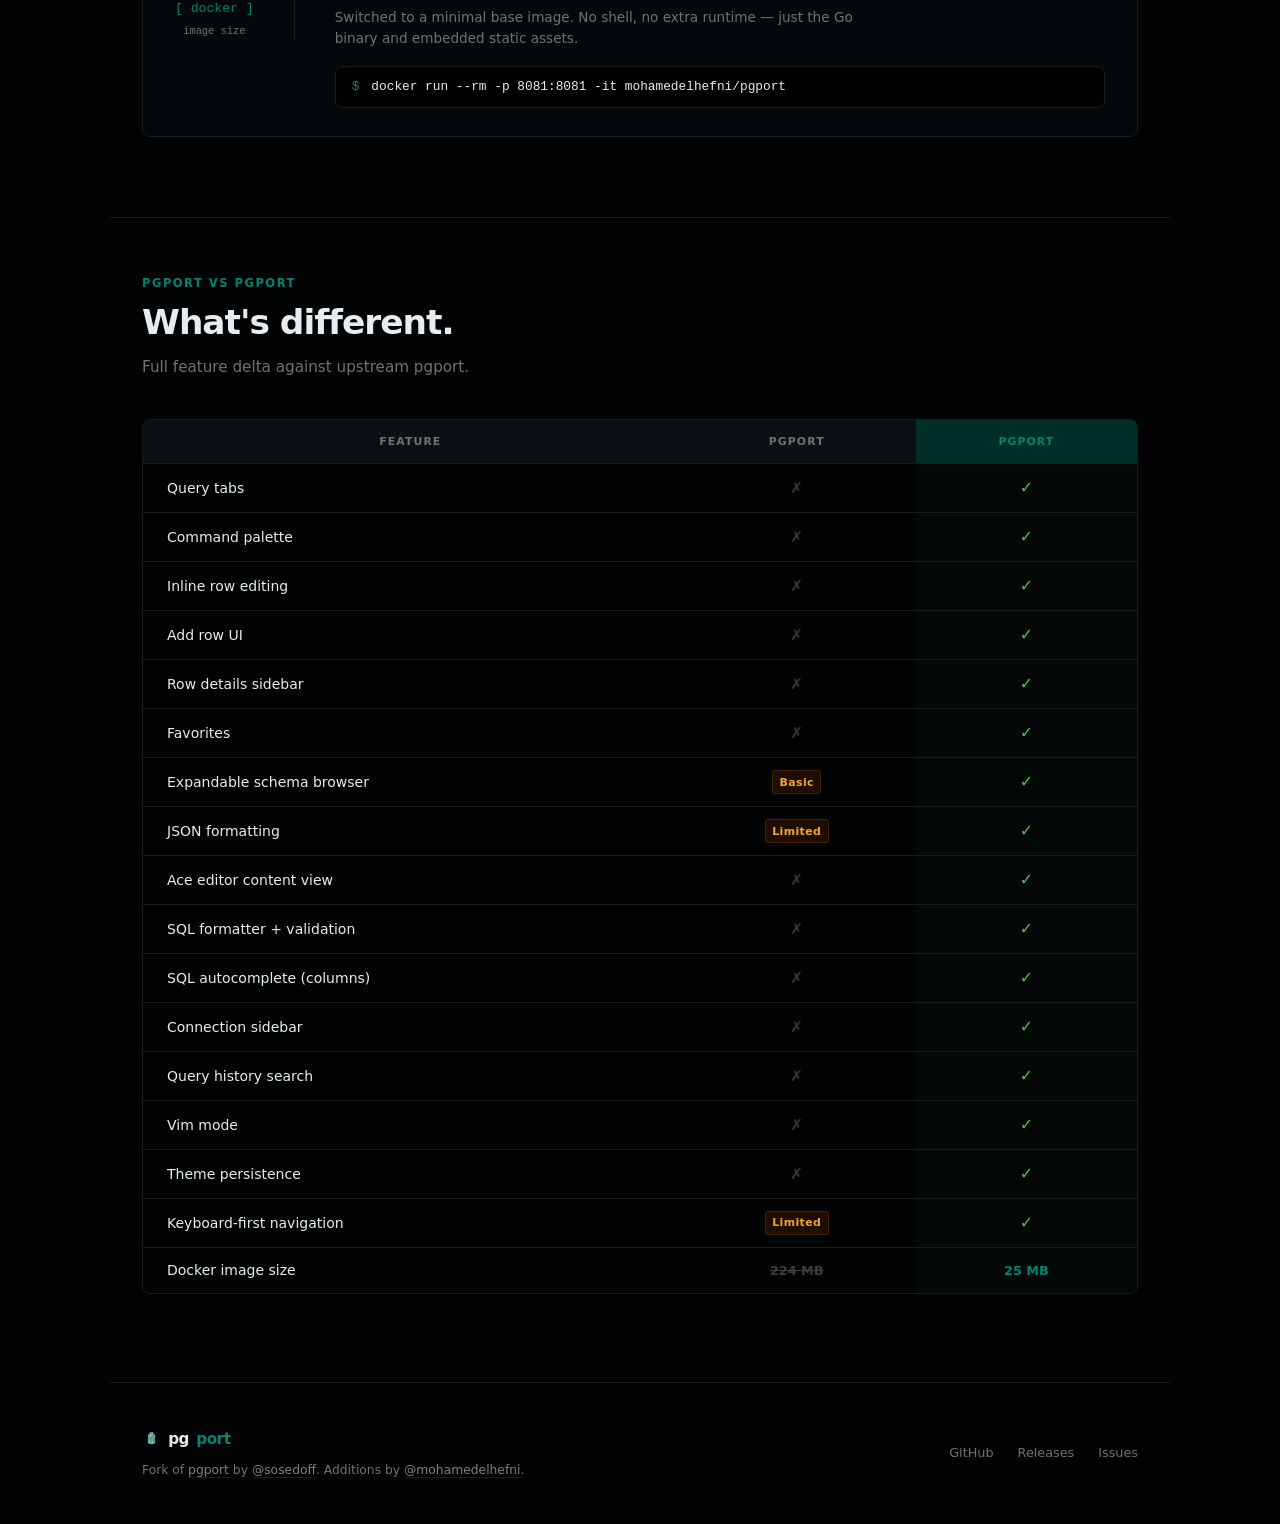
==== commit bdc6e81f: "chore: rename pgweb references to pgport across project" ====
--- a/docs/index.html
+++ b/docs/index.html
@@ -9,11 +9,11 @@
         <!-- Primary SEO -->
         <meta
             name="description"
-            content="pgport is a lightweight, self-hosted PostgreSQL web client with keyboard-first navigation, inline cell editing, row details sidebar, tabbed queries, vim mode, dark/light theme, and more — built on pgweb."
+            content="pgport is a lightweight, self-hosted PostgreSQL web client with keyboard-first navigation, inline cell editing, row details sidebar, tabbed queries, vim mode, dark/light theme, and more — built on pgport."
         />
         <meta
             name="keywords"
-            content="PostgreSQL, pgweb, pgport, postgres web client, database browser, self-hosted, SQL editor, postgres GUI, open source, database tool"
+            content="PostgreSQL, pgport, pgport, postgres web client, database browser, self-hosted, SQL editor, postgres GUI, open source, database tool"
         />
         <meta name="author" content="Mohamed Elhefni" />
         <meta name="robots" content="index, follow" />
@@ -28,7 +28,7 @@
         />
         <meta
             property="og:description"
-            content="Lightweight, self-hosted PostgreSQL web client with keyboard-first navigation, inline editing, vim mode, query tabs, and dark/light theme. Built on pgweb, extended with the features it deserved."
+            content="Lightweight, self-hosted PostgreSQL web client with keyboard-first navigation, inline editing, vim mode, query tabs, and dark/light theme. Built on pgport, extended with the features it deserved."
         />
         <meta
             property="og:image"
@@ -1045,7 +1045,7 @@
                 font-size: 0.875rem;
             }
 
-            .cmp-table td.col-pgweb {
+            .cmp-table td.col-pgport {
                 text-align: center;
             }
 
@@ -1848,10 +1848,10 @@
         <!-- COMPARISON TABLE -->
         <div class="compare-section">
             <div class="compare-intro">
-                <div class="section-label">pgweb vs pgport</div>
+                <div class="section-label">pgport vs pgport</div>
                 <h2 class="section-heading">What's different.</h2>
                 <p class="section-desc">
-                    Full feature delta against upstream pgweb.
+                    Full feature delta against upstream pgport.
                 </p>
             </div>
             <div class="compare-wrap">
@@ -1859,14 +1859,14 @@
                     <thead>
                         <tr>
                             <th>Feature</th>
-                            <th class="col-center">pgweb</th>
+                            <th class="col-center">pgport</th>
                             <th class="col-port-hd">pgport</th>
                         </tr>
                     </thead>
                     <tbody>
                         <tr>
                             <td class="col-feat">Query tabs</td>
-                            <td class="col-pgweb">
+                            <td class="col-pgport">
                                 <span class="cmp-no">✗</span>
                             </td>
                             <td class="col-port">
@@ -1875,7 +1875,7 @@
                         </tr>
                         <tr>
                             <td class="col-feat">Command palette</td>
-                            <td class="col-pgweb">
+                            <td class="col-pgport">
                                 <span class="cmp-no">✗</span>
                             </td>
                             <td class="col-port">
@@ -1884,7 +1884,7 @@
                         </tr>
                         <tr>
                             <td class="col-feat">Inline row editing</td>
-                            <td class="col-pgweb">
+                            <td class="col-pgport">
                                 <span class="cmp-no">✗</span>
                             </td>
                             <td class="col-port">
@@ -1893,7 +1893,7 @@
                         </tr>
                         <tr>
                             <td class="col-feat">Add row UI</td>
-                            <td class="col-pgweb">
+                            <td class="col-pgport">
                                 <span class="cmp-no">✗</span>
                             </td>
                             <td class="col-port">
@@ -1902,7 +1902,7 @@
                         </tr>
                         <tr>
                             <td class="col-feat">Row details sidebar</td>
-                            <td class="col-pgweb">
+                            <td class="col-pgport">
                                 <span class="cmp-no">✗</span>
                             </td>
                             <td class="col-port">
@@ -1911,7 +1911,7 @@
                         </tr>
                         <tr>
                             <td class="col-feat">Favorites</td>
-                            <td class="col-pgweb">
+                            <td class="col-pgport">
                                 <span class="cmp-no">✗</span>
                             </td>
                             <td class="col-port">
@@ -1920,7 +1920,7 @@
                         </tr>
                         <tr>
                             <td class="col-feat">Expandable schema browser</td>
-                            <td class="col-pgweb">
+                            <td class="col-pgport">
                                 <span class="cmp-partial">Basic</span>
                             </td>
                             <td class="col-port">
@@ -1929,7 +1929,7 @@
                         </tr>
                         <tr>
                             <td class="col-feat">JSON formatting</td>
-                            <td class="col-pgweb">
+                            <td class="col-pgport">
                                 <span class="cmp-partial">Limited</span>
                             </td>
                             <td class="col-port">
@@ -1938,7 +1938,7 @@
                         </tr>
                         <tr>
                             <td class="col-feat">Ace editor content view</td>
-                            <td class="col-pgweb">
+                            <td class="col-pgport">
                                 <span class="cmp-no">✗</span>
                             </td>
                             <td class="col-port">
@@ -1947,7 +1947,7 @@
                         </tr>
                         <tr>
                             <td class="col-feat">SQL formatter + validation</td>
-                            <td class="col-pgweb">
+                            <td class="col-pgport">
                                 <span class="cmp-no">✗</span>
                             </td>
                             <td class="col-port">
@@ -1956,7 +1956,7 @@
                         </tr>
                         <tr>
                             <td class="col-feat">SQL autocomplete (columns)</td>
-                            <td class="col-pgweb">
+                            <td class="col-pgport">
                                 <span class="cmp-no">✗</span>
                             </td>
                             <td class="col-port">
@@ -1965,7 +1965,7 @@
                         </tr>
                         <tr>
                             <td class="col-feat">Connection sidebar</td>
-                            <td class="col-pgweb">
+                            <td class="col-pgport">
                                 <span class="cmp-no">✗</span>
                             </td>
                             <td class="col-port">
@@ -1974,7 +1974,7 @@
                         </tr>
                         <tr>
                             <td class="col-feat">Query history search</td>
-                            <td class="col-pgweb">
+                            <td class="col-pgport">
                                 <span class="cmp-no">✗</span>
                             </td>
                             <td class="col-port">
@@ -1983,7 +1983,7 @@
                         </tr>
                         <tr>
                             <td class="col-feat">Vim mode</td>
-                            <td class="col-pgweb">
+                            <td class="col-pgport">
                                 <span class="cmp-no">✗</span>
                             </td>
                             <td class="col-port">
@@ -1992,7 +1992,7 @@
                         </tr>
                         <tr>
                             <td class="col-feat">Theme persistence</td>
-                            <td class="col-pgweb">
+                            <td class="col-pgport">
                                 <span class="cmp-no">✗</span>
                             </td>
                             <td class="col-port">
@@ -2001,7 +2001,7 @@
                         </tr>
                         <tr>
                             <td class="col-feat">Keyboard-first navigation</td>
-                            <td class="col-pgweb">
+                            <td class="col-pgport">
                                 <span class="cmp-partial">Limited</span>
                             </td>
                             <td class="col-port">
@@ -2010,7 +2010,7 @@
                         </tr>
                         <tr>
                             <td class="col-feat">Docker image size</td>
-                            <td class="col-pgweb">
+                            <td class="col-pgport">
                                 <span class="cmp-size-before">224 MB</span>
                             </td>
                             <td class="col-port">
@@ -2031,8 +2031,10 @@
                 </a>
                 <div class="footer-attribution">
                     Fork of
-                    <a href="https://github.com/sosedoff/pgweb">pgweb</a> by
-                    <a href="#">@sosedoff</a>. Additions by
+                    <a href="https://github.com/mohamedelhefni/pgport"
+                        >pgport</a
+                    >
+                    by <a href="#">@sosedoff</a>. Additions by
                     <a href="https://github.com/mohamedelhefni"
                         >@mohamedelhefni</a
                     >.
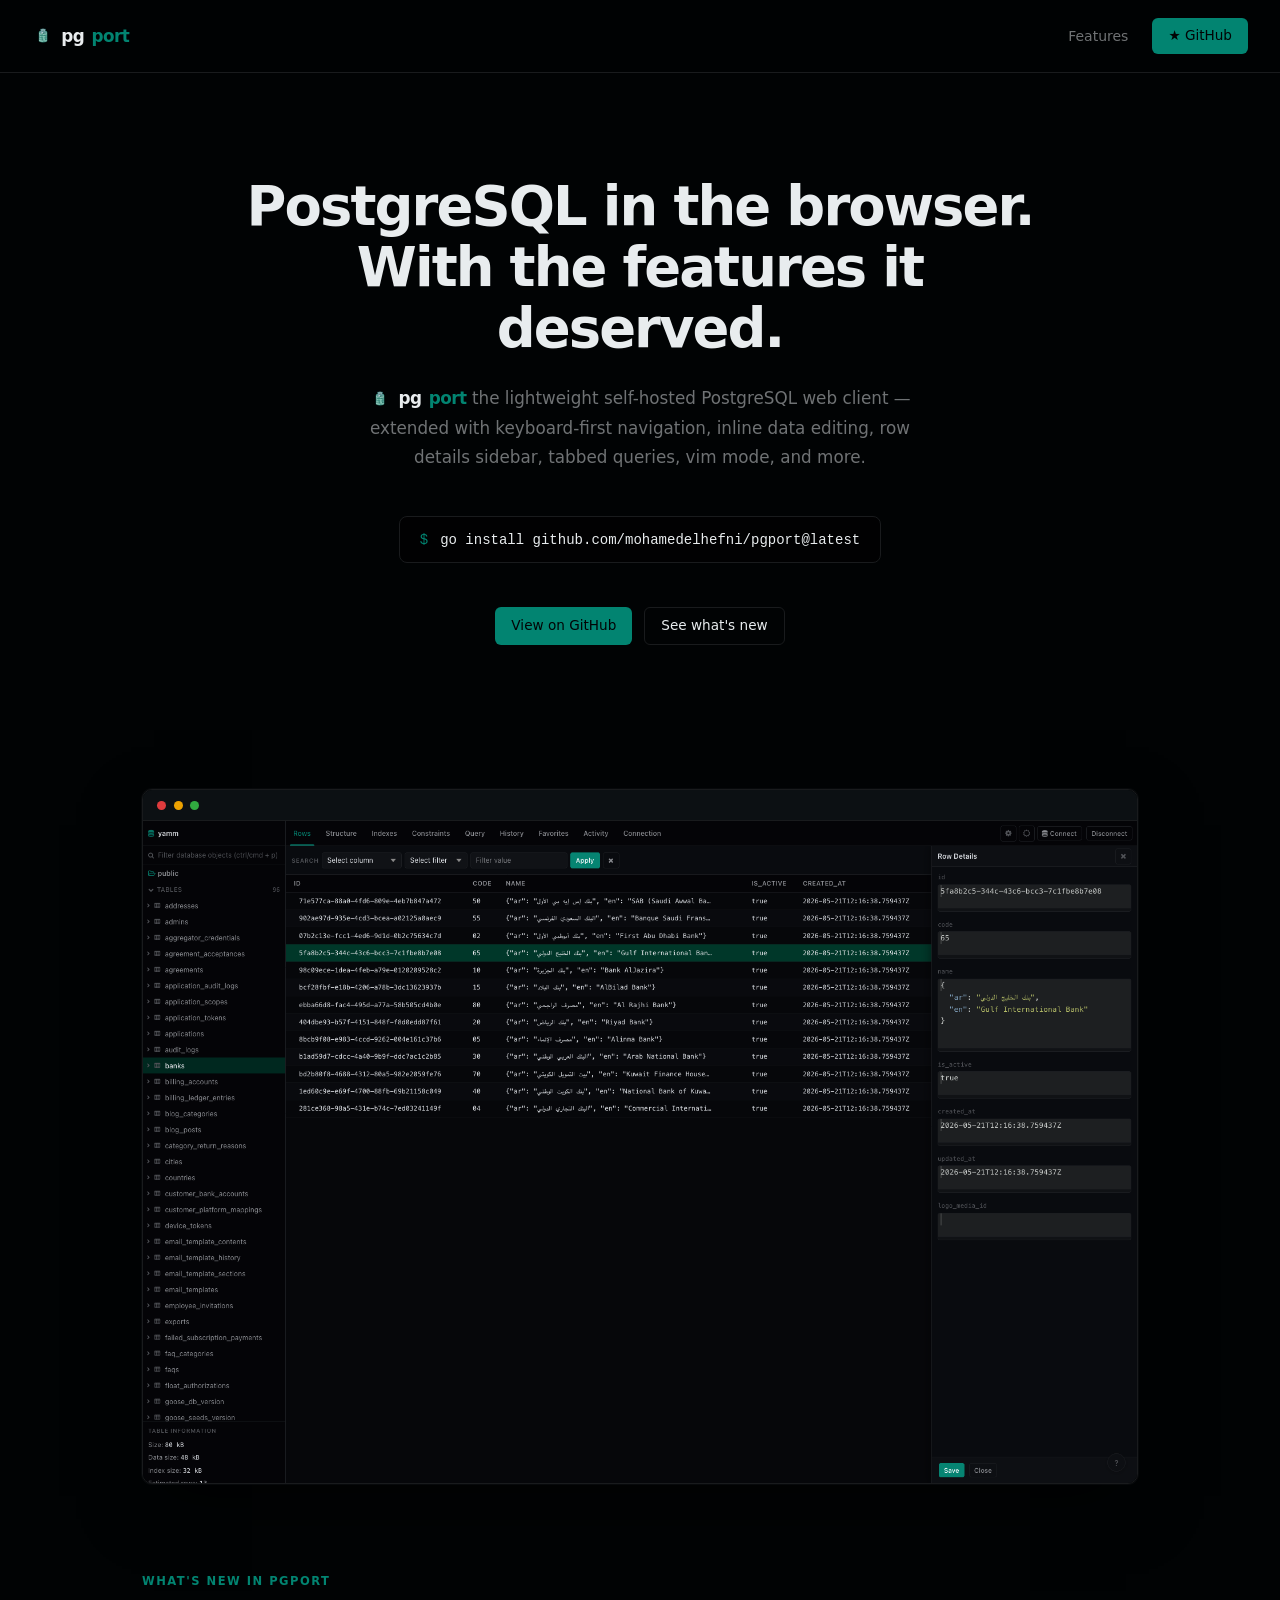
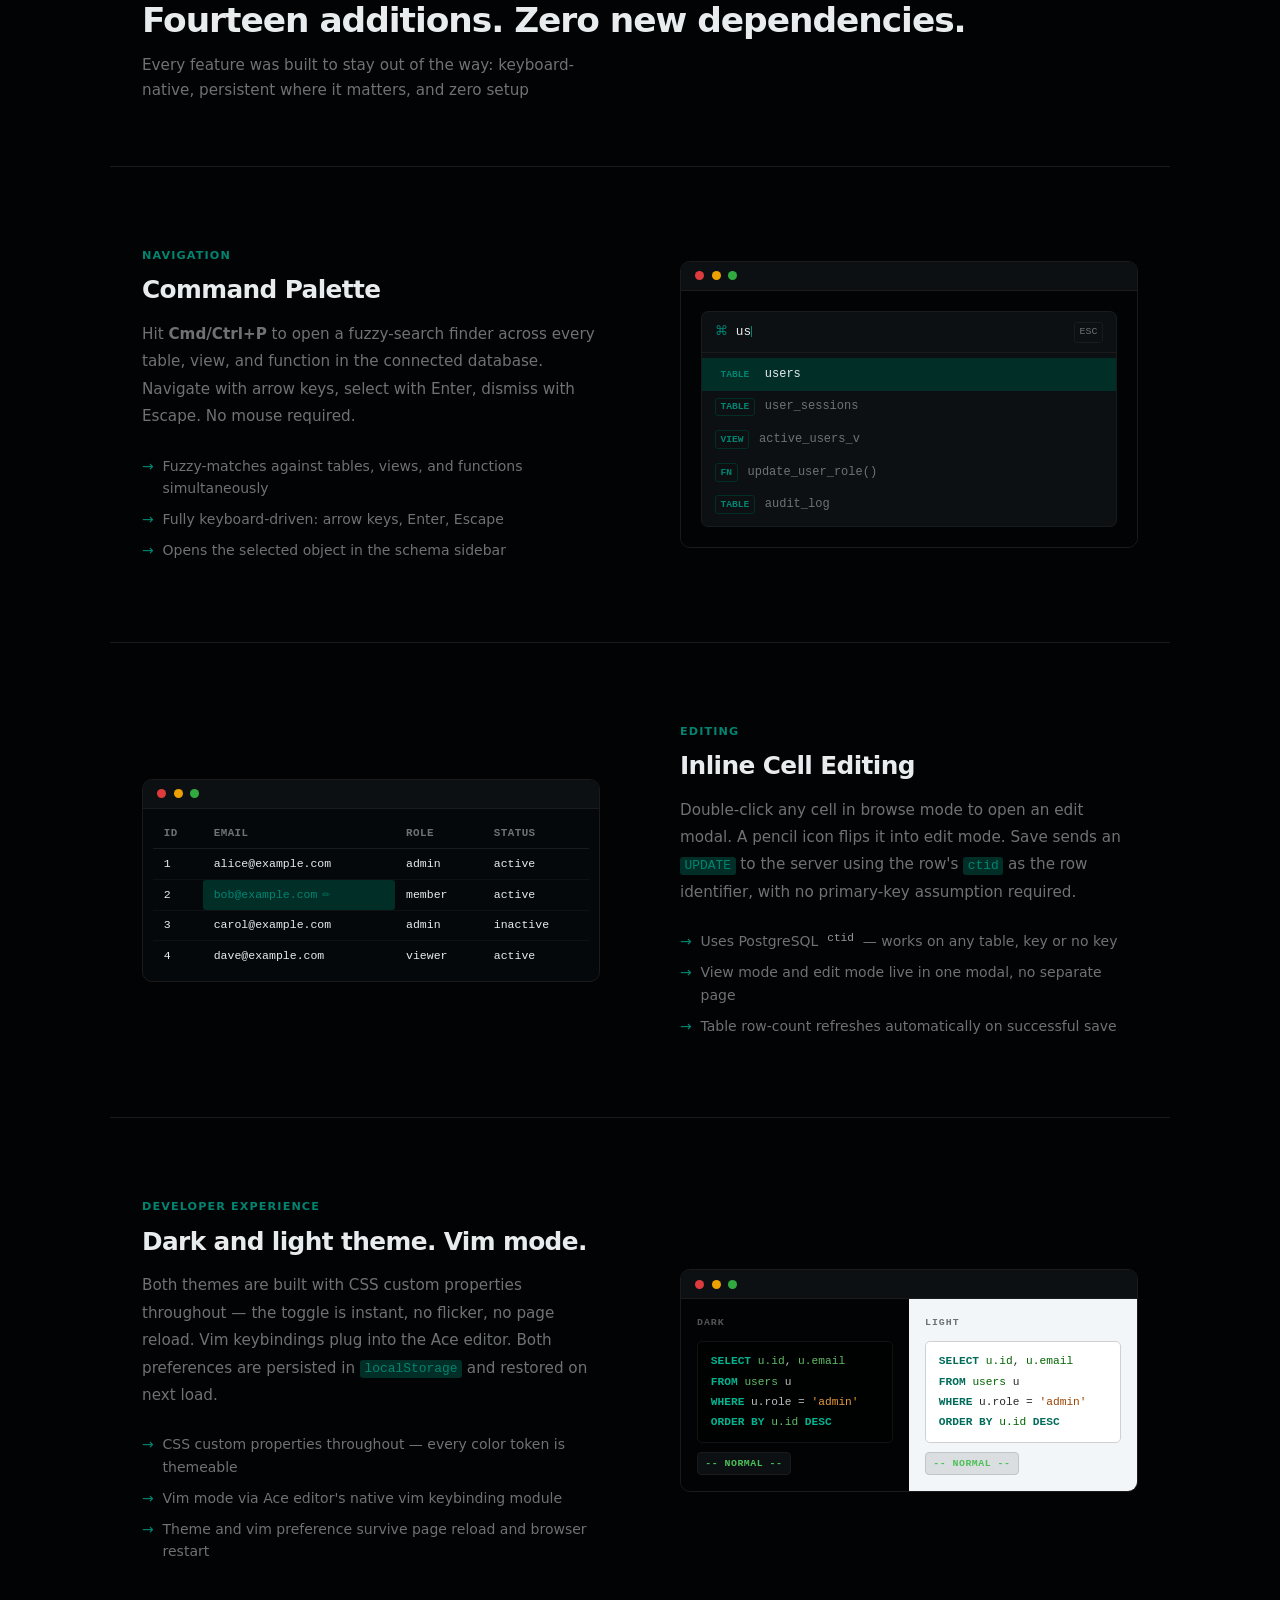
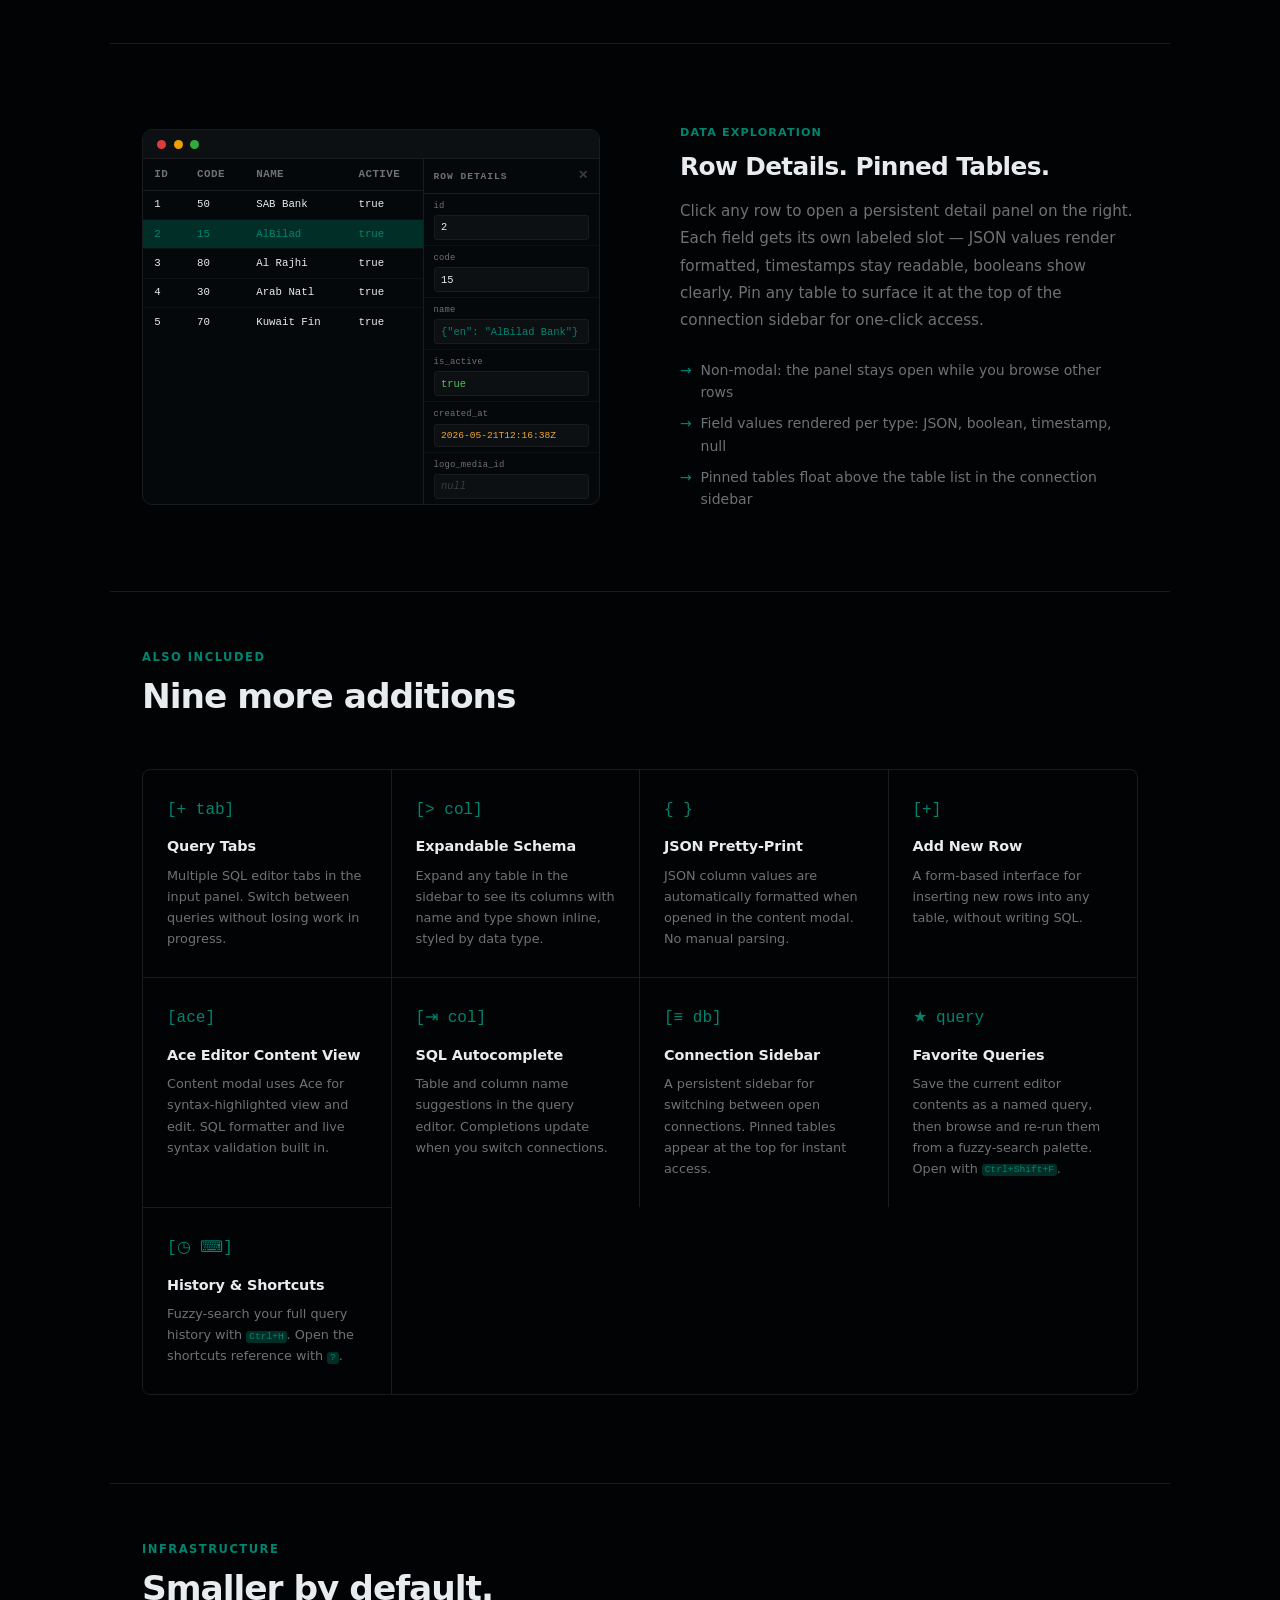
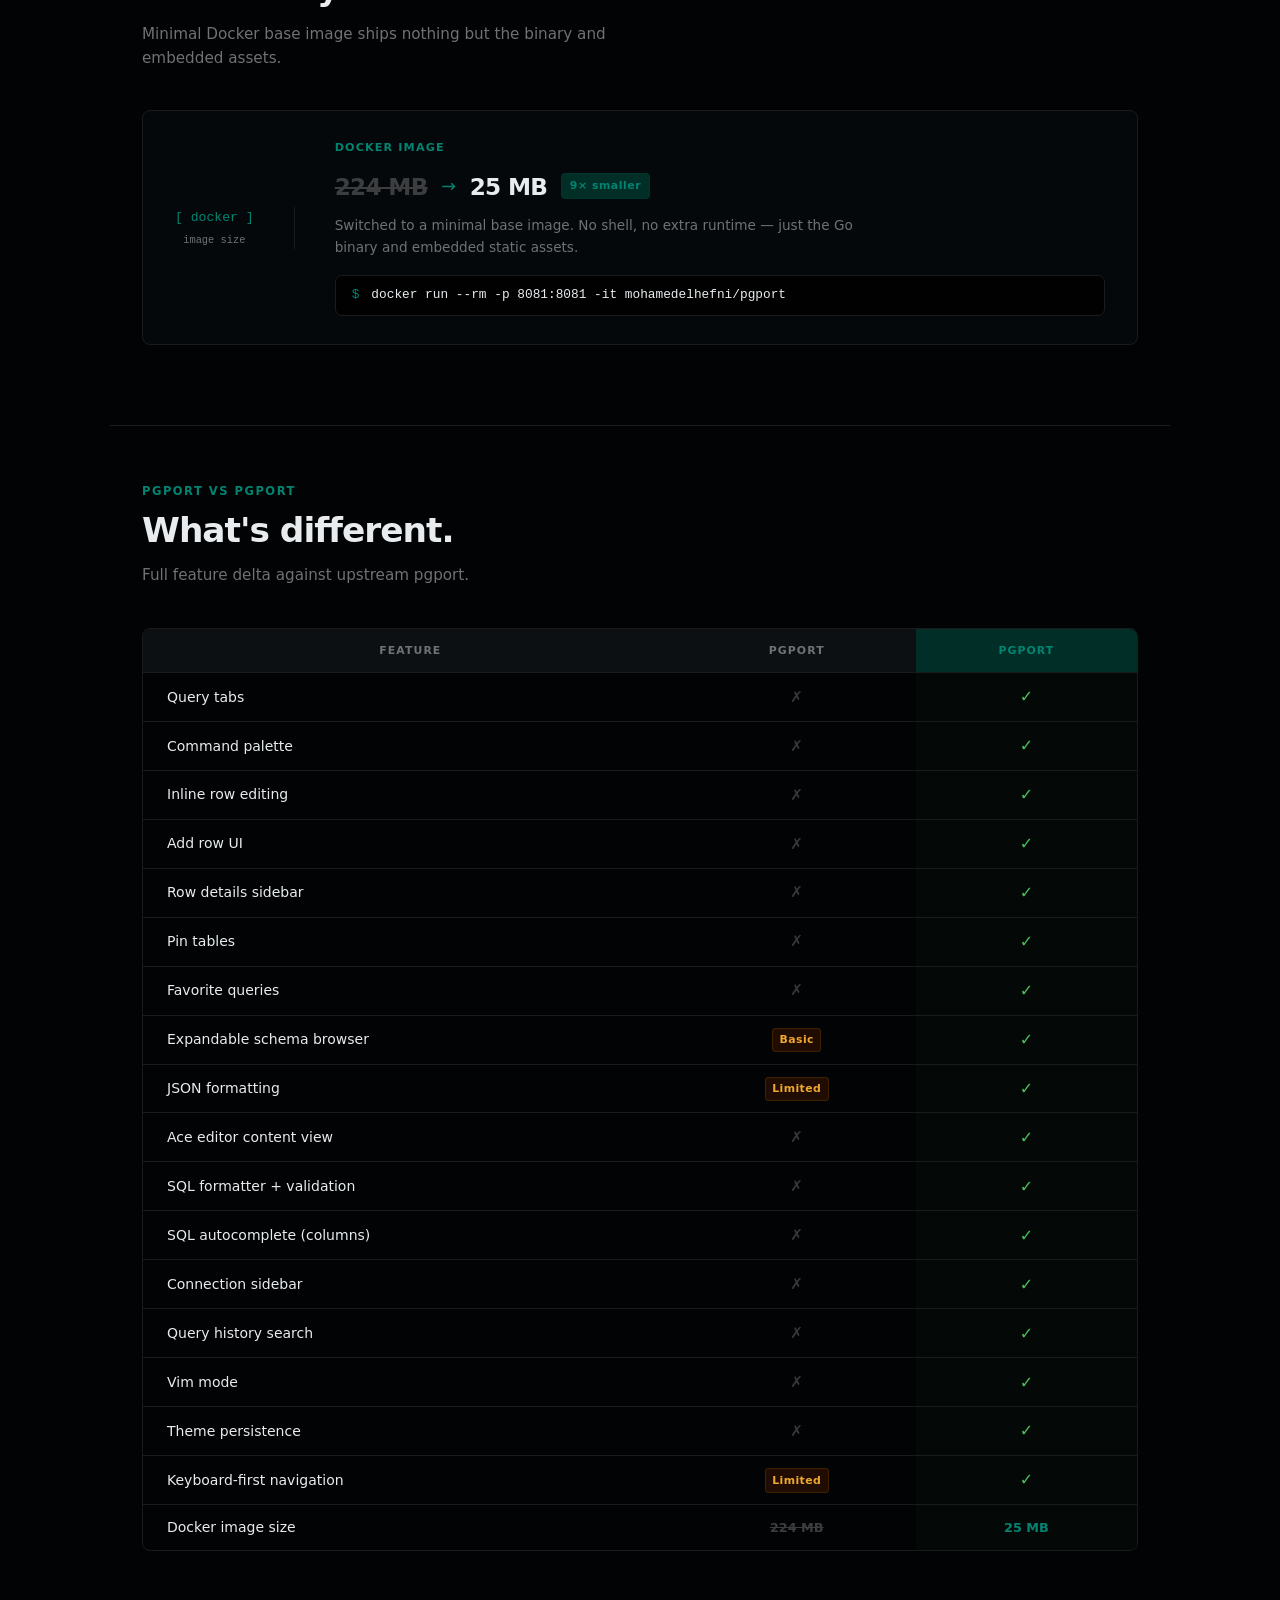
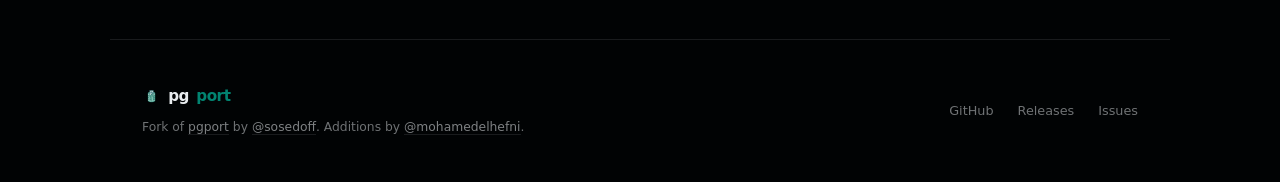
==== commit fedea419: "chore: update docs and landing page with correct features" ====
--- a/docs/index.html
+++ b/docs/index.html
@@ -1339,7 +1339,7 @@
         <div class="section-intro" id="features">
             <div class="section-label">What's new in pgport</div>
             <h2 class="section-heading">
-                Thirteen additions. Zero new dependencies.
+                Fourteen additions. Zero new dependencies.
             </h2>
             <p class="section-desc">
                 Every feature was built to stay out of the way: keyboard-native,
@@ -1593,17 +1593,17 @@
             </div>
         </div>
 
-        <!-- FEATURE 4: ROW DETAILS SIDEBAR + FAVORITES -->
+        <!-- FEATURE 4: ROW DETAILS SIDEBAR + PINNED TABLES -->
         <div class="feature-row flip">
             <div>
                 <div class="feat-tag">Data Exploration</div>
-                <h3 class="feat-title">Row Details. Favorites.</h3>
+                <h3 class="feat-title">Row Details. Pinned Tables.</h3>
                 <p class="feat-body">
                     Click any row to open a persistent detail panel on the
                     right. Each field gets its own labeled slot — JSON values
                     render formatted, timestamps stay readable, booleans show
-                    clearly. Star any table to pin it to your Favorites list for
-                    one-click access.
+                    clearly. Pin any table to surface it at the top of the
+                    connection sidebar for one-click access.
                 </p>
                 <div class="detail-list">
                     <div class="detail-item">
@@ -1615,8 +1615,8 @@
                         timestamp, null
                     </div>
                     <div class="detail-item">
-                        Favorites pinned above the table list in the connection
-                        sidebar
+                        Pinned tables float above the table list in the
+                        connection sidebar
                     </div>
                 </div>
             </div>
@@ -1715,7 +1715,7 @@
         <div class="minor-section">
             <div class="minor-intro">
                 <div class="section-label">Also included</div>
-                <h2 class="section-heading">Eight more additions</h2>
+                <h2 class="section-heading">Nine more additions</h2>
             </div>
             <div class="minor-grid">
                 <div class="minor-item">
@@ -1771,8 +1771,28 @@
                     <div class="minor-name">Connection Sidebar</div>
                     <div class="minor-desc">
                         A persistent sidebar for switching between open
-                        connections. Favorites appear at the top for instant
-                        access.
+                        connections. Pinned tables appear at the top for
+                        instant access.
+                    </div>
+                </div>
+                <div class="minor-item">
+                    <div class="minor-glyph">★ query</div>
+                    <div class="minor-name">Favorite Queries</div>
+                    <div class="minor-desc">
+                        Save the current editor contents as a named query, then
+                        browse and re-run them from a fuzzy-search palette.
+                        Open with
+                        <code
+                            style="
+                                font-family: monospace;
+                                font-size: 0.75em;
+                                color: var(--accent);
+                                background: var(--accent-dim);
+                                padding: 0.05em 0.3em;
+                                border-radius: 3px;
+                            "
+                            >Ctrl+Shift+F</code
+                        >.
                     </div>
                 </div>
                 <div class="minor-item">
@@ -1910,7 +1930,16 @@
                             </td>
                         </tr>
                         <tr>
-                            <td class="col-feat">Favorites</td>
+                            <td class="col-feat">Pin tables</td>
+                            <td class="col-pgport">
+                                <span class="cmp-no">✗</span>
+                            </td>
+                            <td class="col-port">
+                                <span class="cmp-yes">✓</span>
+                            </td>
+                        </tr>
+                        <tr>
+                            <td class="col-feat">Favorite queries</td>
                             <td class="col-pgport">
                                 <span class="cmp-no">✗</span>
                             </td>
